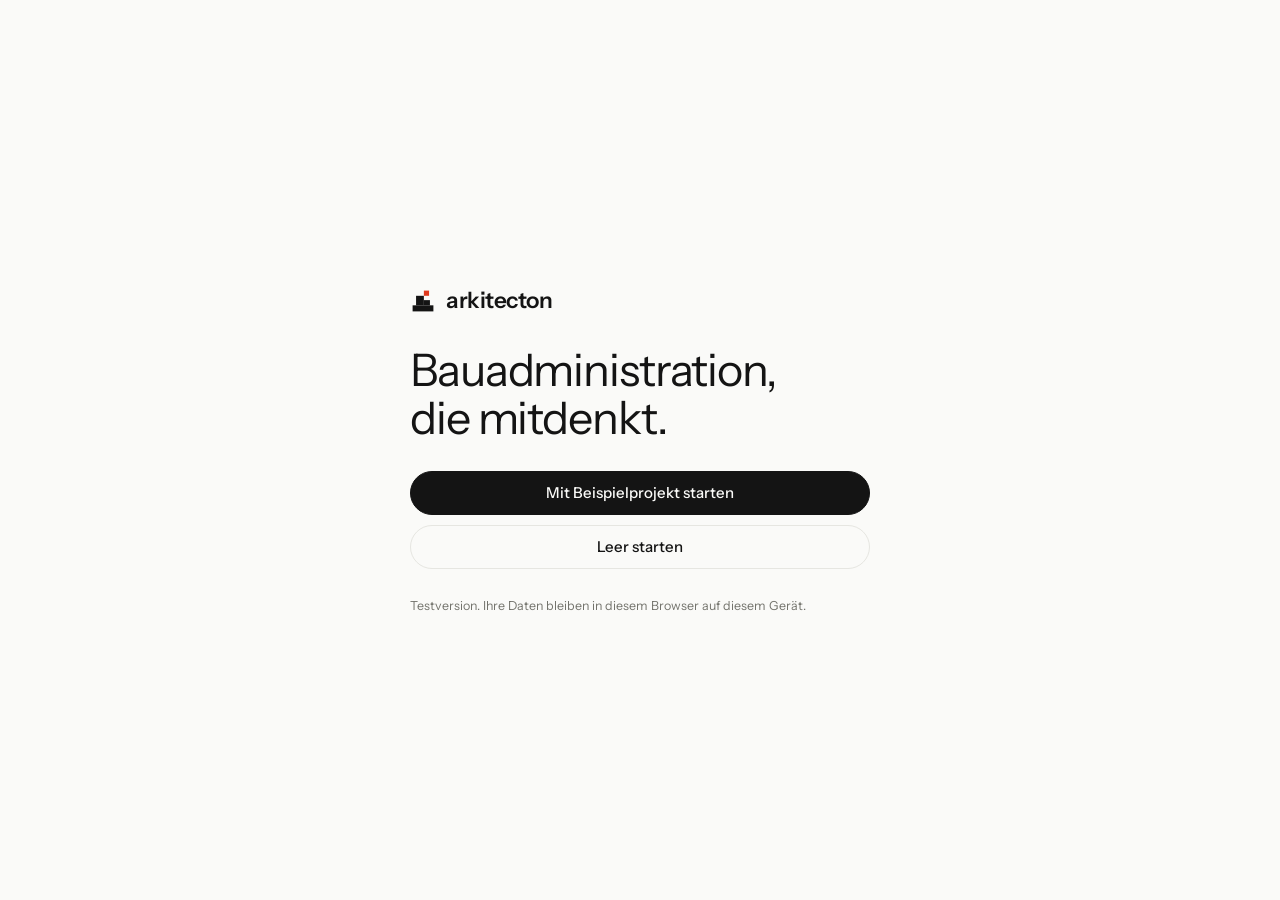
==== index.html @ e9379f53 "Entwurf «uebersicht»: Home wieder mit den vier bisherigen Kacheln (Offene Rechnungen, Zu erhalten, A" ====
<!DOCTYPE html>
<html lang="de">
<head>
<meta charset="utf-8">
<meta name="viewport" content="width=device-width, initial-scale=1, viewport-fit=cover">
<title>arkitecton</title>
<meta name="description" content="Bauadministration für Architekturbüros: Rechnungen, Handwerker, Budget und Ausschreibungen.">
<meta name="theme-color" content="#fafaf8">
<meta name="apple-mobile-web-app-capable" content="yes">
<meta name="apple-mobile-web-app-title" content="arkitecton">
<meta name="apple-mobile-web-app-status-bar-style" content="default">
<link rel="manifest" href="manifest.webmanifest">
<link rel="apple-touch-icon" href="icon-180.png">
<link rel="icon" type="image/png" href="icon-192.png">
<script>try{var t=localStorage.getItem("arkitecton:theme");if(t==="light"||t==="dark")document.documentElement.setAttribute("data-theme",t);}catch(e){}</script>
<link rel="stylesheet" href="styles.css?v=20261126aq">
</head>
<body>
<div class="app" id="app"><script>try{if(localStorage.getItem("arkitecton:nav")==="min")document.getElementById("app").classList.add("rail-min");}catch(e){}</script>
  <aside class="rail" aria-label="Navigation">
    <div class="word"><svg viewBox="0 0 30 30" aria-hidden="true"><rect class="mk-ink" x="3" y="20" width="24" height="7"/><rect class="mk-ink" x="7" y="9" width="9" height="11"/><rect class="mk-ink" x="16" y="14" width="7" height="6"/><rect class="mk-red" x="16" y="3" width="6" height="6"/></svg><span class="wt">arkitecton</span></div>
    <button type="button" class="firm" data-act="home" id="railFirm"></button>
    <nav class="nav firmnav" id="firmNav"></nav>
    <nav class="nav" id="nav"></nav>
    <div class="foot"><nav class="nav" id="footNav"></nav></div>
  </aside>
  <header class="topbar">
    <div class="word" data-act="home" role="button" tabindex="0" aria-label="Home" style="cursor:pointer"><svg viewBox="0 0 30 30" aria-hidden="true"><rect class="mk-ink" x="3" y="20" width="24" height="7"/><rect class="mk-ink" x="7" y="9" width="9" height="11"/><rect class="mk-ink" x="16" y="14" width="7" height="6"/><rect class="mk-red" x="16" y="3" width="6" height="6"/></svg></div>
    <div class="tp"><button type="button" class="firm" data-act="home" id="topFirm"></button><button type="button" class="proj" data-act="home" id="topProj"></button></div>
    <button type="button" class="tile" data-act="nav" data-v="einstellungen" id="topSet"></button>
  </header>
  <main id="main"></main>
  <nav class="tabbar" id="tabbar"></nav>
</div>
<div id="overlay"></div>
<div id="toast" role="status" aria-live="polite"></div>
<script src="bkp.js?v=20261126aq"></script>
<script src="js/01-core.js?v=20261126aq"></script>
<script src="js/02-logic.js?v=20261126aq"></script>
<script src="js/03-shell.js?v=20261126aq"></script>
<script src="js/04-documents.js?v=20261126aq"></script>
<script src="js/05-pdf.js?v=20261126aq"></script>
<script src="js/06-views.js?v=20261126aq"></script>
<script src="js/07-invoices.js?v=20261126aq"></script>
<script src="js/08-forms.js?v=20261126aq"></script>
<script src="js/09-seal.js?v=20261126aq"></script>
<script src="js/10-scan.js?v=20261126aq"></script>
<script src="js/11-bids.js?v=20261126aq"></script>
<script src="app.js?v=20261126aq"></script>
</body>
</html>
---- styles.css ----
/* Instrument Sans, self-hosted (SIL Open Font License, see fonts/OFL.txt): no request to Google, no visitor IP sent to third parties */
@font-face{font-family:"Instrument Sans";font-style:normal;font-display:swap;font-weight:400 700;font-stretch:75% 100%;src:url(fonts/instrument-sans-latin-standard-normal.woff2) format("woff2");unicode-range:U+0000-00FF,U+0131,U+0152-0153,U+02BB-02BC,U+02C6,U+02DA,U+02DC,U+0304,U+0308,U+0329,U+2000-206F,U+20AC,U+2122,U+2191,U+2193,U+2212,U+2215,U+FEFF,U+FFFD}
@font-face{font-family:"Instrument Sans";font-style:normal;font-display:swap;font-weight:400 700;font-stretch:75% 100%;src:url(fonts/instrument-sans-latin-ext-standard-normal.woff2) format("woff2");unicode-range:U+0100-02BA,U+02BD-02C5,U+02C7-02CC,U+02CE-02D7,U+02DD-02FF,U+0304,U+0308,U+0329,U+1D00-1DBF,U+1E00-1E9F,U+1EF2-1EFF,U+2020,U+20A0-20AB,U+20AD-20C0,U+2113,U+2C60-2C7F,U+A720-A7FF}
/* Layout: studio calm. One plane, hairlines instead of boxes, large light headings, a strict 12-column rhythm.
   Desktop: text rail left. Phone: slim top bar, bottom bar with the scan button in the middle. */
:root{
  --bg:#fafaf8; --raise:#ffffff; --ink:#141414; --muted:#66665f; --faint:#73736c; --line:#e6e6e1; --hover:#f1f1ed;
  --mark:#e03a1e;
  --ok:#2f7d4f; --warn:#9a5c00; --crit:#c8321c; --acc:#2f4ad0;
  --font:"Instrument Sans","Helvetica Neue",Helvetica,Arial,system-ui,sans-serif;
  color-scheme:light;
}
@media (prefers-color-scheme: dark){
  :root:not([data-theme="light"]){
    --bg:#111110; --raise:#191918; --ink:#ededea; --muted:#9b9b94; --faint:#8a8a83; --line:#2a2a28; --hover:#1f1f1d;
    --mark:#ff5a3c; --ok:#6cc290; --warn:#e2a54c; --crit:#f07a6e; --acc:#93a3ff; color-scheme:dark;
  }
}
:root[data-theme="dark"]{
  --bg:#111110; --raise:#191918; --ink:#ededea; --muted:#9b9b94; --faint:#8a8a83; --line:#2a2a28; --hover:#1f1f1d;
  --mark:#ff5a3c; --ok:#6cc290; --warn:#e2a54c; --crit:#f07a6e; --acc:#93a3ff; color-scheme:dark;
}
*{box-sizing:border-box}
html,body{height:100%;margin:0}
body{background:var(--bg);color:var(--ink);font:15px/1.5 var(--font);font-variant-numeric:tabular-nums lining-nums;-webkit-font-smoothing:antialiased}
button,input,select,textarea{font:inherit;color:inherit}
button{cursor:pointer}
:focus-visible{outline:2px solid var(--ink);outline-offset:2px}
h1,h2,h3{margin:0;font-weight:400;text-wrap:balance}
h1{font-size:clamp(2rem,3.4vw,2.9rem);letter-spacing:-.025em;line-height:1.08}
h2{font-size:1.125rem;font-weight:500;letter-spacing:-.005em}
.app{display:grid;grid-template-columns:240px 1fr;height:100%}

/* rail */
.rail{display:flex;flex-direction:column;gap:40px;padding:36px 28px;border-right:1px solid var(--line)}
.word{display:flex;align-items:center;gap:10px;font-size:1.125rem;font-weight:600;letter-spacing:-.02em}
.word svg{width:22px;height:22px}
.mk-ink{fill:var(--ink)} .mk-red{fill:var(--mark)}
.nav{display:flex;flex-direction:column;gap:2px}
.nav button{all:unset;cursor:pointer;display:flex;align-items:center;gap:10px;padding:7px 0;color:var(--muted);font-size:.9375rem}
.nav button::before{content:"";width:6px;height:6px;background:transparent}
.nav button:hover{color:var(--ink)}
.nav button[aria-current="page"]{color:var(--ink)}
.nav button[aria-current="page"]::before{background:var(--mark)}
.nav .sep{height:18px}
.nav button:focus-visible{outline:2px solid var(--ink);outline-offset:4px}
.rail .scan{margin-top:-8px}
.rail .foot{margin-top:auto;display:flex;flex-direction:column;gap:12px;font-size:.78rem;color:var(--faint)}

/* buttons */
.btn{display:inline-flex;align-items:center;justify-content:center;gap:8px;min-height:44px;padding:0 18px;border:1px solid var(--line);background:transparent;border-radius:999px;font-weight:500;position:relative;overflow:hidden;white-space:nowrap}
.btn:hover{border-color:var(--ink)}
.btn.primary{background:var(--ink);border-color:var(--ink);color:var(--bg)}
.btn.primary:hover{opacity:.86}
.btn:disabled{opacity:.35;cursor:not-allowed}
.btn.block{width:100%}
.btn input[type=file]{position:absolute;inset:0;opacity:0;cursor:pointer}
.ghost{all:unset;cursor:pointer;color:var(--muted);font-size:.875rem;padding:6px 0}
.ghost:hover{color:var(--ink)}
.ghost:focus-visible{outline:2px solid var(--ink);outline-offset:3px}
.lang{display:inline-flex;gap:10px}
.lang button{all:unset;cursor:pointer;color:var(--faint);font-weight:500;font-size:.78rem}
.lang button[aria-pressed="true"]{color:var(--ink)}

/* page */
main{overflow:auto;overflow-x:hidden;height:100%}
.ph>*{min-width:0}
.page{max-width:1000px;margin:0 auto;padding:56px 64px 96px;display:flex;flex-direction:column;gap:56px}
.ph{display:grid;grid-template-columns:1fr auto;align-items:end;gap:20px}
.ph .eyebrow{grid-column:1/-1;font-size:.78rem;color:var(--muted);letter-spacing:.01em}
.ph .lead{grid-column:1/-1;margin:-6px 0 0;color:var(--muted);font-size:1.125rem}
.ph .tools{display:flex;gap:10px}
.back{all:unset;cursor:pointer;color:var(--muted);font-size:.875rem;margin-bottom:-36px}
.back:hover{color:var(--ink)}

/* stats */
.stats{display:grid;grid-template-columns:repeat(3,minmax(0,1fr));gap:32px}
.stat{all:unset;display:flex;flex-direction:column;gap:6px;padding-top:16px;border-top:1px solid var(--ink);min-width:0}
button.stat{cursor:pointer}
button.stat:hover .sv{color:var(--muted)}
button.stat:focus-visible{outline:2px solid var(--ink);outline-offset:4px}
.sl{font-size:.78rem;color:var(--muted)}
.sv{font-size:clamp(1.7rem,2.6vw,2.2rem);letter-spacing:-.02em;line-height:1.1;white-space:nowrap;overflow:hidden;text-overflow:ellipsis}
.ss{font-size:.78rem;color:var(--muted);display:flex;align-items:center;gap:8px}
.sv.warn{color:var(--warn)} .sv.crit{color:var(--crit)} .sv.ok{color:var(--ok)}
.mini{display:inline-flex;width:64px;height:4px;background:var(--line)}
.mini i{display:block;height:100%;background:var(--ink)}

/* sections and rows */
section{display:flex;flex-direction:column}
.sh{display:flex;align-items:baseline;gap:10px;padding-bottom:12px;border-bottom:1px solid var(--line)}
.sh .cnt{color:var(--faint);font-size:.875rem}
.sh .right{margin-left:auto}
.rows{display:flex;flex-direction:column}
.row{all:unset;box-sizing:border-box;cursor:pointer;display:grid;grid-template-columns:8px minmax(0,1fr) auto auto 112px;align-items:center;gap:16px;min-height:60px;padding:10px 4px;border-bottom:1px solid var(--line)}
.row:hover{background:var(--hover)}
.row:focus-visible{outline:2px solid var(--ink);outline-offset:-2px}
.row.static{cursor:default} .row.static:hover{background:none}
.rt{white-space:nowrap;overflow:hidden;text-overflow:ellipsis}
.rt .q{color:var(--muted);margin-left:8px}
.rm{color:var(--muted);font-size:.875rem;white-space:nowrap;overflow:hidden;text-overflow:ellipsis;max-width:280px}
.ra{text-align:right;white-space:nowrap}
.rl{font-size:.875rem;text-align:right;white-space:nowrap}
.dot{width:8px;height:8px;border-radius:50%;background:var(--faint)}
.d-ok{background:var(--ok)} .d-warn{background:var(--warn)} .d-crit{background:var(--crit)} .d-acc{background:var(--acc)} .d-n{background:var(--line)}
.l-ok{color:var(--ok)} .l-warn{color:var(--warn)} .l-crit{color:var(--crit)} .l-acc{color:var(--acc)} .l-n{color:var(--faint)}
.up{color:var(--warn)} .down{color:var(--ok)} .neg{color:var(--crit)}
.more{all:unset;cursor:pointer;padding:16px 4px;color:var(--muted);font-size:.875rem}
.more:hover{color:var(--ink)}
.empty{padding:28px 4px;color:var(--muted);display:flex;flex-direction:column;gap:16px;align-items:flex-start}

/* tabs */
.tabs{display:flex;gap:28px;border-bottom:1px solid var(--line);overflow-x:auto;overflow-y:hidden;overscroll-behavior-x:contain;padding-top:4px;scrollbar-width:none;margin-bottom:-32px}
.tabs::-webkit-scrollbar{display:none}
.tabs button{all:unset;cursor:pointer;padding:0 0 12px;color:var(--muted);white-space:nowrap;border-bottom:2px solid transparent;margin-bottom:-1px}
.tabs button[aria-selected="true"]{color:var(--ink);border-bottom-color:var(--ink)}
.tabs button:focus-visible{outline:2px solid var(--ink);outline-offset:3px}
.tabs .c{color:var(--faint);margin-left:6px}

/* budget rows */
.brow{display:grid;grid-template-columns:44px minmax(0,1fr) 200px 130px;align-items:center;gap:16px;min-height:64px;padding:10px 4px;border-bottom:1px solid var(--line)}
.brow .code{color:var(--muted)}
.brow .bar{height:4px;background:var(--line);display:flex;margin-top:8px;position:relative}
.brow .bar i{display:block;height:100%}
.brow .bar .kv{position:absolute;top:-4px;bottom:-4px;width:1px;background:var(--ink)}
.c-paid{background:var(--ink)} .c-appr{background:var(--acc)} .c-open{background:var(--warn)}
.brow .nums{text-align:right;color:var(--muted);font-size:.875rem}
.brow .rest{text-align:right}
.legend{display:flex;gap:20px;flex-wrap:wrap;font-size:.78rem;color:var(--muted);padding-top:14px}
.legend span{display:inline-flex;align-items:center;gap:8px}
.legend i{width:12px;height:4px;display:inline-block}

/* checks */
.checks{list-style:none;margin:0;padding:0}
.checks li{display:grid;grid-template-columns:20px 1fr;gap:14px;padding:14px 4px;border-bottom:1px solid var(--line)}
.checks .res{display:block;color:var(--muted);font-size:.875rem;margin-top:2px}
.ic{width:18px;height:18px;border-radius:50%;display:inline-flex;align-items:center;justify-content:center;font-size:.66rem;font-weight:700;margin-top:2px;color:#fff}
.ic.ok{background:var(--ok)} .ic.warn{background:var(--warn)} .ic.crit{background:var(--crit)} .ic.info{background:var(--faint)}
.checks input{width:18px;height:18px;margin:3px 0 0;accent-color:var(--ink)}
.checks label{cursor:pointer}
.cols{display:grid;grid-template-columns:repeat(2,minmax(0,1fr));gap:48px}
.bar-actions{display:flex;justify-content:flex-end;gap:12px;flex-wrap:wrap}
.notice{display:flex;gap:12px;align-items:baseline;font-size:.9375rem}
.notice .ic{flex:none;transform:translateY(3px)}

/* overlay: drawer, sheet, modal */
#overlay{position:fixed;inset:0;display:none;z-index:30}
#overlay.on{display:block}
.scrim{position:absolute;inset:0;background:rgba(10,10,10,.32)}
.drawer{position:absolute;top:0;right:0;bottom:0;width:min(500px,100%);background:var(--raise);display:flex;flex-direction:column}
.sheet{position:absolute;left:50%;top:50%;transform:translate(-50%,-50%);width:min(460px,calc(100% - 32px));max-height:calc(100% - 32px);background:var(--raise);display:flex;flex-direction:column;border-radius:4px}
.ohead{display:flex;align-items:flex-start;justify-content:space-between;gap:12px;padding:28px 28px 0}
.ohead .sub{color:var(--muted);font-size:.875rem;margin-top:4px}
.obody{padding:24px 28px;overflow:auto;display:flex;flex-direction:column;gap:28px}
.ofoot{padding:16px 28px 24px;display:flex;gap:10px;justify-content:flex-end;flex-wrap:wrap}
.x{all:unset;cursor:pointer;width:36px;height:36px;display:flex;align-items:center;justify-content:center;color:var(--muted);font-size:1.5rem;margin:-6px -8px 0 0;border-radius:50%}
.x:hover{background:var(--hover);color:var(--ink)}
.big{font-size:2.4rem;letter-spacing:-.025em;line-height:1}
.calc{display:grid;grid-template-columns:1fr auto;gap:8px 0}
.calc .r{padding-left:16px}
.calc .r{text-align:right}
.calc .sum{border-top:1px solid var(--ink);padding-top:10px;font-weight:500}
details{border-top:1px solid var(--line)}
details:last-child{border-bottom:1px solid var(--line)}
summary{cursor:pointer;list-style:none;display:flex;justify-content:space-between;align-items:center;padding:14px 0;color:var(--muted)}
summary::-webkit-details-marker{display:none}
summary::after{content:"+";font-size:1.125rem;color:var(--faint)}
details[open] summary::after{content:"–"}
details .in{padding:0 0 16px}
.kv{display:grid;grid-template-columns:max-content 1fr;gap:6px 18px;margin:0;font-size:.9375rem}
.kv dt{color:var(--muted)} .kv dd{margin:0;overflow-wrap:anywhere}
.done{display:flex;flex-direction:column;gap:8px}
.done .h{font-size:.78rem;color:var(--muted)}
.chips{display:flex;flex-wrap:wrap;gap:6px}
.chip{font-size:.875rem;padding:5px 10px;border-radius:999px;background:var(--hover)}
.chip.ok::before{content:"✓ ";color:var(--ok);font-weight:600}
.menu{display:flex;flex-direction:column}
.menu .mi{all:unset;box-sizing:border-box;cursor:pointer;position:relative;display:flex;justify-content:space-between;align-items:center;min-height:54px;padding:0 4px;border-bottom:1px solid var(--line)}
.menu .mi:hover{background:var(--hover)}
.menu .mi:focus-within,.menu .mi:focus-visible{outline:2px solid var(--ink);outline-offset:-2px}
.menu .mi .k{color:var(--faint);font-size:.78rem}
.menu .mi input{position:absolute;inset:0;opacity:0;cursor:pointer}
.menu .grp{font-size:.78rem;color:var(--muted);padding:18px 4px 6px}
.menu .grp:first-child{padding-top:0}
.fields{display:grid;grid-template-columns:1fr 1fr;gap:18px}
.f{display:flex;flex-direction:column;gap:6px;min-width:0}
.f.wide{grid-column:1/-1}
.f label,.f .l{font-size:.78rem;color:var(--muted)}
.f .v{overflow-wrap:anywhere}
.f input,.f select{border:0;border-bottom:1px solid var(--line);background:transparent;padding:6px 0;border-radius:0;width:100%}
.f input:focus,.f select:focus{outline:none;border-bottom-color:var(--ink)}
.scanbox{display:flex;flex-direction:column;align-items:center;gap:18px;padding:16px 0 4px;text-align:center}
.frame{width:150px;height:150px;position:relative}
.frame i{position:absolute;width:30px;height:30px;border-color:var(--ink);border-style:solid}
.frame i:nth-child(1){top:0;left:0;border-width:2px 0 0 2px}
.frame i:nth-child(2){top:0;right:0;border-width:2px 2px 0 0}
.frame i:nth-child(3){bottom:0;left:0;border-width:0 0 2px 2px}
.frame i:nth-child(4){bottom:0;right:0;border-width:0 2px 2px 0}
.frame b{position:absolute;inset:50px;background:var(--mark);opacity:.9}
.err{color:var(--crit);font-size:.9375rem}
textarea{width:100%;min-height:170px;border:1px solid var(--line);background:transparent;padding:12px;font-size:.9375rem;resize:vertical;border-radius:4px}
#toast{position:fixed;left:50%;bottom:28px;transform:translateX(-50%);background:var(--ink);color:var(--bg);padding:12px 18px;border-radius:999px;font-size:.875rem;display:none;z-index:50;max-width:calc(100% - 32px);white-space:nowrap;overflow:hidden;text-overflow:ellipsis}
#toast.on{display:block}

/* phone */
.topbar,.tabbar{display:none}
@media (max-width:960px){ .page{padding:48px 40px 96px} .cols{grid-template-columns:1fr} }
@media (max-width:820px){
  .app{grid-template-columns:1fr;grid-template-rows:auto 1fr}
  .rail{display:none}
  .topbar{display:flex;align-items:center;gap:12px;padding:14px 20px;border-bottom:1px solid var(--line);background:var(--bg)}
  .topbar .word{font-size:1.125rem}
  .topbar .proj{flex:1;min-width:0;color:var(--muted);font-size:.875rem;white-space:nowrap;overflow:hidden;text-overflow:ellipsis}
  main{padding-bottom:84px}
  .page{padding:28px 20px 40px;gap:40px}
  .ph{grid-template-columns:1fr auto}
  .back{margin-bottom:-24px}
  .stats{display:flex;gap:16px;overflow-x:auto;scroll-snap-type:x mandatory;scroll-padding:0 20px;margin:0 -20px;padding:0 20px;scrollbar-width:none}
  .stats::-webkit-scrollbar{display:none}
  .stat{flex:0 0 68%;scroll-snap-align:start}
  .row{grid-template-columns:8px minmax(0,1fr) auto;gap:12px;min-height:64px}
  .row .rm,.row .rl{display:none}
  .rt .q{display:block;margin:2px 0 0;font-size:.875rem}
  .brow{grid-template-columns:36px minmax(0,1fr) auto}
  .brow .nums{display:none}
  .tabs{margin-bottom:-20px}
  .tabbar{display:grid;grid-template-columns:repeat(5,1fr);align-items:end;position:fixed;left:0;right:0;bottom:0;z-index:20;background:var(--bg);border-top:1px solid var(--line);padding:6px 4px calc(8px + env(safe-area-inset-bottom))}
  .tabbar button{all:unset;cursor:pointer;display:flex;flex-direction:column;align-items:center;gap:4px;font-size:.78rem;color:var(--muted);padding:4px 0}
  .tabbar button::before{content:"";width:5px;height:5px;background:transparent}
  .tabbar button[aria-current="page"]{color:var(--ink)}
  .tabbar button[aria-current="page"]::before{background:var(--mark)}
  .tabbar .fab{all:unset;cursor:pointer;justify-self:center;width:56px;height:56px;border-radius:50%;background:var(--ink);color:var(--bg);display:flex;align-items:center;justify-content:center;margin-top:-22px;box-shadow:0 6px 18px rgba(0,0,0,.18)}
  .tabbar .fab svg{width:24px;height:24px;stroke:currentColor;fill:none;stroke-width:1.8}
  .drawer,.sheet{top:auto;bottom:0;left:0;right:0;transform:none;width:100%;max-height:92%;border-radius:16px 16px 0 0}
  .ohead{padding:22px 20px 0} .obody{padding:20px} .ofoot{padding:12px 20px calc(16px + env(safe-area-inset-bottom))}
  .ofoot .btn{flex:1 1 auto;white-space:normal;height:auto;min-height:48px;text-align:center}
  .fields{grid-template-columns:1fr}
  #toast{bottom:96px}
}
@media (prefers-reduced-motion: no-preference){
  .drawer{animation:inR .2s ease-out} .sheet{animation:inF .16s ease-out}
  @keyframes inR{from{transform:translateX(24px);opacity:.6}}
  @keyframes inF{from{opacity:.4}}
  @media (max-width:820px){ .drawer,.sheet{animation:inU .2s ease-out} @keyframes inU{from{transform:translateY(40px)}} }
}

/* ---------- MVP additions ---------- */
.projbtn{all:unset;cursor:pointer;display:flex;flex-direction:column;gap:2px;padding:10px 0;border-top:1px solid var(--line);border-bottom:1px solid var(--line)}
.projbtn .l{font-size:.78rem;color:var(--faint)}
.projbtn .n{font-weight:500;display:flex;justify-content:space-between;gap:8px}
.projbtn .n::after{content:"⌄";color:var(--faint)}
.projbtn:hover .n{color:var(--muted)}
.projbtn:focus-visible{outline:2px solid var(--ink);outline-offset:4px}
.rail .links{display:flex;flex-direction:column;gap:6px}
.rail .links button{all:unset;cursor:pointer;color:var(--muted);font-size:.78rem}
.rail .links button:hover{color:var(--ink)}
.topbar .proj{all:unset;cursor:pointer;flex:1;min-width:0;color:var(--ink);font-size:.875rem;font-weight:500;white-space:nowrap;overflow:hidden;text-overflow:ellipsis}
.topbar .proj::after{content:" ⌄";color:var(--faint)}
.sh .add{all:unset;cursor:pointer;margin-left:auto;color:var(--muted);font-size:.875rem}
.sh .add:hover{color:var(--ink)}
.sh .add:focus-visible{outline:2px solid var(--ink);outline-offset:3px}
.welcome{min-height:100%;display:flex;align-items:center;justify-content:center;padding:40px 24px}
.welcome .box{max-width:460px;display:flex;flex-direction:column;gap:28px}
.welcome .word{font-size:1.4rem}
.welcome h1{font-size:clamp(2rem,6vw,2.8rem)}
.welcome .acts{display:flex;flex-direction:column;gap:10px}
.welcome .fine{font-size:.78rem;color:var(--faint)}
.cam{position:relative;width:100%;max-width:340px;aspect-ratio:1/1;background:#000;overflow:hidden;border-radius:6px}
.cam video{width:100%;height:100%;object-fit:cover;display:block}
.cam .corners{position:absolute;inset:12%;pointer-events:none}
.cam .corners i{position:absolute;width:28px;height:28px;border-color:#fff;border-style:solid}
.cam .corners i:nth-child(1){top:0;left:0;border-width:3px 0 0 3px}
.cam .corners i:nth-child(2){top:0;right:0;border-width:3px 3px 0 0}
.cam .corners i:nth-child(3){bottom:0;left:0;border-width:0 0 3px 3px}
.cam .corners i:nth-child(4){bottom:0;right:0;border-width:0 3px 3px 0}
.camhint{color:var(--muted);font-size:.875rem;min-height:1.4em}
.f textarea{min-height:0}
.f .hint{font-size:.78rem;color:var(--faint)}
.danger{color:var(--crit)!important}
.btn.danger{border-color:var(--crit)}
.row .rt small{color:var(--muted);margin-left:8px;font-size:.875rem}

/* fixes 2026-11-12 */
.in .checks li:last-child{border-bottom:0}
.payline{display:flex;justify-content:space-between;align-items:baseline;margin-top:-18px;color:var(--muted)}
.payline span:last-child{color:var(--ink);font-weight:500}
.btn.primary:disabled{opacity:.45}
@media (max-width:820px){input,select,textarea,.f input,.f select{font-size:1.125rem}}
.hint{font-size:.78rem;color:var(--muted)}
@media (hover:none){.btn.primary:hover{opacity:1;border-color:var(--ink)}.btn:hover{border-color:var(--line)}.row:hover{background:none}.x:hover{background:none}}
#toast{white-space:normal;text-align:center;border-radius:18px;max-width:min(560px,calc(100% - 32px))}

/* contractor across sites */
.total{display:flex;align-items:baseline;gap:14px;flex-wrap:wrap;padding:4px 0 0}
.total .tv{font-size:1.6rem;letter-spacing:-.02em}
.total .ts{color:var(--muted)}
details.site{border-top:1px solid var(--ink)}
details.site:last-child{border-bottom:0}
details.site>summary{padding:18px 0;color:var(--ink);font-size:1.125rem}
details.site>summary .sp,.rt .sp{color:var(--muted)}
details.site>summary .sc{color:var(--muted);font-size:.875rem;margin-left:auto;margin-right:14px}
details.site>.in{display:flex;flex-direction:column;gap:28px;padding:4px 0 28px}
.ctx{color:var(--muted);font-size:.875rem}
details.site>summary{gap:12px}
details.site>summary .sn{flex:1;min-width:0}
details.site>summary .sc{white-space:nowrap;margin-left:0}
@media (max-width:820px){details.site>summary .sc{font-size:.78rem}details.site>summary{font-size:1.125rem}}

/* icon buttons */
.ib{all:unset;box-sizing:border-box;cursor:pointer;display:inline-flex;align-items:center;justify-content:center;width:40px;height:40px;border-radius:999px;color:var(--muted);border:1px solid var(--line);background:transparent}
.ib:hover{color:var(--ink);border-color:var(--ink)}
.ib:focus-visible{outline:2px solid var(--ink);outline-offset:2px}
@media (hover:none){.ib:hover{color:var(--muted);border-color:var(--line)}}
.ph .ib{width:44px;height:44px}
.qtools{display:flex;gap:8px;align-items:center;flex-wrap:wrap}
.qsep{flex:1}
/* fixed amount column so rows line up */
.row:not(.brow){grid-template-columns:8px minmax(0,1.15fr) minmax(0,1fr) 132px 112px}
.row:not(.brow) .rm{max-width:none;text-align:left}
.row .ra{text-align:right}
@media (max-width:820px){.row:not(.brow){grid-template-columns:8px minmax(0,1fr) auto}}

.dtools{display:flex;align-items:center;gap:18px;flex-wrap:wrap}
.ghost.link{padding:0;text-decoration:underline;color:inherit}
.calc .sp{color:var(--muted)}
.ic.n{background:var(--faint)}

.calc.kvx{grid-template-columns:1fr auto 70px}
.calc.kvx .d{color:var(--muted)}
.calc.kvx .sum{border-top:1px solid var(--ink);padding-top:10px;font-weight:500}
.brow.hl{animation:hl 2.6s ease-out}
@keyframes hl{0%,40%{background:var(--hover)}100%{background:transparent}}

/* nav icons */
.nav .ni{width:19px;height:19px;flex:none}
.tabbar button .ni{width:23px;height:23px}
.tabbar button{gap:3px}
/* mobile rows: reason under the name */
@media (max-width:820px){
  .row:not(.brow){grid-template-columns:8px minmax(0,1fr) auto;row-gap:2px}
  .row:not(.brow) .dot{grid-row:1/span 2;align-self:center}
  .row:not(.brow) .rt{grid-column:2;grid-row:1}
  .row:not(.brow) .rm{display:block;grid-column:2;grid-row:2;max-width:none;font-size:.78rem}
  .row:not(.brow) .ra{grid-column:3;grid-row:1/span 2;align-self:center}
}

/* firm name */
.firm{all:unset;cursor:pointer;color:var(--muted);font-size:.875rem;white-space:nowrap;overflow:hidden;text-overflow:ellipsis;max-width:100%}
.firm:hover{color:var(--ink)}
.rail .firm{margin:-36px 0 0 0;display:block;white-space:normal;line-height:1.3}
.topbar .tp{flex:1;min-width:0;display:flex;flex-direction:column;gap:1px}
.topbar .tp .firm{font-size:.78rem;display:block}
.topbar .tp .proj{flex:none;display:block}

/* projects sheet */
.hact{display:flex;align-items:center;gap:6px}
.plist{display:flex;flex-direction:column}
.prow{display:flex;align-items:center;gap:10px;border-bottom:1px solid var(--line);min-height:56px}
.prow .pname{all:unset;cursor:pointer;flex:1;min-width:0;display:flex;align-items:center;gap:6px;padding:14px 0;white-space:nowrap;overflow:hidden;text-overflow:ellipsis}
.prow .pname .sp{color:var(--muted)}
.prow:not(.cur) .pname{padding-left:16px}
.pdot{width:6px;height:6px;background:var(--mark);flex:none}
.prow .pname:hover{color:var(--ink)}

.firm[aria-current="page"]{color:var(--ink)}
.sh .right{margin-left:auto}
/* (firm name visibility handled by .is-home) */

/* fee invoices */
.seg{display:inline-flex;border:1px solid var(--line);border-radius:999px;padding:3px;gap:2px;margin-bottom:8px}
.seg button{all:unset;cursor:pointer;padding:7px 16px;border-radius:999px;color:var(--muted);font-size:.9375rem}
.seg button[aria-selected="true"]{background:var(--ink);color:var(--bg)}
.fline,.flhead{display:grid;grid-template-columns:minmax(0,1fr) 64px 82px 96px 34px;gap:8px;align-items:center}
.flhead{font-size:.78rem;color:var(--muted);margin-top:6px}
.fline input{width:100%;box-sizing:border-box}
.fline .lq,.fline .lp{text-align:right}
.ib.sm{width:32px;height:32px}
.chk{display:flex;align-items:center;gap:10px;cursor:pointer}
.chk input{width:18px;height:18px;flex:none;accent-color:var(--ink)}
.f .chk+.chk{margin-top:10px}
.f .chk:has(input[type=checkbox]){align-items:flex-start}.f .chk:has(input[type=checkbox]) input{margin-top:2px}
.logo-row{display:flex;align-items:center;gap:14px;flex-wrap:wrap}
.logo-prev{max-height:40px;max-width:160px;object-fit:contain}
#feeCalc{margin-top:4px}

@media (min-width:821px){.stats:has(> :nth-child(4)){grid-template-columns:repeat(4,minmax(0,1fr));gap:24px}}

@media (min-width:821px){.sheet.wide{width:min(720px,calc(100vw - 48px));max-width:none}}
.big .amt{white-space:nowrap}

@media (min-width:821px){.stats:has(> :nth-child(4)) .sv{font-size:1.75rem}}
@media (max-width:820px){
  .row:not(.brow) .rl{display:block;grid-column:3;grid-row:2;font-size:.78rem;text-align:right;white-space:nowrap}
  .row:not(.brow) .ra{grid-row:1;align-self:end}
  .row:not(.brow) .rl:empty{display:none}
}

/* income chart */
.income{--s1:#2a78d6;--s2:#eb6834}
:root[data-theme="dark"] .income{--s1:#3987e5;--s2:#d95926}
@media (prefers-color-scheme:dark){:root:not([data-theme="light"]) .income{--s1:#3987e5;--s2:#d95926}}
.income .legend,.income .olegend{display:flex;flex-wrap:wrap;gap:8px 22px;color:var(--muted);font-size:.875rem}
.income .legend b,.income .olegend b{color:var(--ink);font-weight:500}
.income .k{display:inline-block;width:10px;height:10px;border-radius:2px;margin-right:6px;vertical-align:-1px}
.income .k.s1,.income svg .s1{background:var(--s1);fill:var(--s1)}
.income .k.s2,.income svg .s2{background:var(--s2);fill:var(--s2)}
.income .chart{margin:10px 0 6px}
.income svg{width:100%;height:auto;display:block;overflow:visible}
.income .gl{stroke:var(--line);stroke-width:1}
.income .ax{fill:var(--faint);font-size:12px}
.income .hit{fill:transparent}
.income .col:hover .hit{fill:var(--hover)}
.income .two{display:grid;grid-template-columns:1fr 1fr;gap:28px;margin-top:22px}
.income .sl{color:var(--muted);font-size:.875rem;margin-bottom:10px}
.income .obar{display:flex;gap:2px;height:14px;border-radius:4px;overflow:hidden;background:var(--line);margin-bottom:10px}
.income .obar span{display:block}
.income .b1{background:var(--faint)}.income .b2{background:var(--warn)}.income .b3{background:var(--crit)}
.income .k.b1{background:var(--faint)}.income .k.b2{background:var(--warn)}.income .k.b3{background:var(--crit)}
.income .exp{display:grid;grid-template-columns:repeat(2,1fr);gap:12px;margin-bottom:8px}
.income .exp>div{display:flex;flex-direction:column;gap:2px}
.income .ev{font-size:1.125rem}
@media (max-width:820px){.income .two{grid-template-columns:1fr}}

.feesum{all:unset;box-sizing:border-box;width:100%;cursor:pointer;display:grid;grid-template-columns:repeat(3,minmax(0,1fr));gap:10px 16px;padding:16px 0;border-top:1px solid var(--line);border-bottom:1px solid var(--line)}
.feesum .fh{grid-column:1/-1;display:flex;justify-content:space-between;align-items:baseline}
.feesum .sl{color:var(--ink);font-weight:500}
.feesum .go{color:var(--muted)}
.feesum .fv{display:flex;flex-direction:column;gap:2px;min-width:0}
.feesum .fv small{font-size:.78rem;color:var(--muted)}
.feesum .fv b{font-weight:500;color:var(--ink);white-space:nowrap}
.feesum:hover{background:var(--hover)}
/* documents */
.firmnav{margin:4px 0 14px}
.docs .sh .right .ib{position:relative;overflow:hidden;cursor:pointer}
.docs .sh .right .ib input{position:absolute;inset:0;opacity:0;cursor:pointer;font-size:0}
.dlist{border-top:1px solid var(--line)}
.drow{display:flex;align-items:center;gap:6px;border-bottom:1px solid var(--line)}
.dopen{all:unset;cursor:pointer;flex:1;min-width:0;display:grid;grid-template-columns:52px minmax(0,1fr);column-gap:12px;padding:11px 0;align-items:baseline}
.dopen:hover .dn{text-decoration:underline}
.dopen:focus-visible{outline:2px solid var(--ink);outline-offset:2px}
.dk{grid-row:span 2;font-size:.78rem;letter-spacing:.04em;text-transform:uppercase;color:var(--muted);border:1px solid var(--line);padding:2px 0;text-align:center;align-self:center}
.dn{overflow:hidden;text-overflow:ellipsis;white-space:nowrap}
.dm{grid-column:2;font-size:.875rem;color:var(--muted)}
.drow .ghost.danger{white-space:nowrap}
/* getting started */
.steps ol{list-style:none;margin:0;padding:0;border-top:1px solid var(--line)}
.steps li{border-bottom:1px solid var(--line)}
.steps li button{all:unset;cursor:pointer;display:flex;gap:14px;align-items:flex-start;padding:13px 0;width:100%}
.steps li button:focus-visible{outline:2px solid var(--ink);outline-offset:2px}
.steps .sn{flex:none;width:26px;height:26px;border-radius:50%;border:1px solid var(--line);display:grid;place-items:center;font-size:.875rem;color:var(--muted)}
.steps .st{display:flex;flex-direction:column;gap:2px}
.steps .st .ss{font-size:.875rem;color:var(--muted)}
.steps li.done .st{color:var(--muted)}
.steps li.done .sn{border-color:var(--ok);color:var(--ok)}
.steps li.next .sn{background:var(--ink);border-color:var(--ink);color:var(--bg)}
.steps li.next .st{font-weight:500}
/* data notice */
.dnote{display:flex;gap:10px;align-items:flex-start;border:1px solid var(--line);padding:12px 12px 12px 16px;margin:0 0 28px;font-size:.875rem;color:var(--muted)}
.dnote p{margin:0;flex:1;line-height:1.45}
.dnote b{color:var(--ink);font-weight:500}
.dnote .lnk{all:unset;cursor:pointer;color:var(--ink);text-decoration:underline;text-underline-offset:3px}
.dnote .ib{flex:none;width:30px;height:30px;font-size:.78rem}
.bhead{display:grid;grid-template-columns:44px minmax(0,1fr) 200px 130px;gap:16px;padding:0 4px 6px;font-size:.78rem;color:var(--muted);border-bottom:1px solid var(--line)}
.bhead span{text-align:right}
@media (max-width:820px){.bhead{grid-template-columns:36px minmax(0,1fr) auto}.bhead .nums{display:none}}
.big{white-space:nowrap}
@media (max-width:480px){.obody .big{font-size:2rem}}
.bhead span{text-align:left}.bhead .nums,.bhead .rest{text-align:right}
@media (hover:none){.feesum:hover{background:none}}
.topbar .proj::after{content:none}
.l-link{color:var(--ink);text-decoration:underline;text-underline-offset:3px}
/* project switcher */
.pswitch{all:unset;cursor:pointer;display:inline}
.pswitch .cv{display:inline-block;font-size:.5em;color:var(--muted);margin-left:.35em;transform:translateY(-.2em)}
.pswitch:hover .cv{color:var(--ink)}
.pswitch:focus-visible{outline:2px solid var(--ink);outline-offset:4px}
.psw{display:flex;flex-direction:column;gap:14px}
.psearch{width:100%;box-sizing:border-box;border:1px solid var(--line);border-radius:10px;padding:11px 14px;background:transparent;color:var(--ink);font:inherit}
.psearch:focus{outline:2px solid var(--ink);outline-offset:0}
.psw .plist{display:flex;flex-direction:column;border-top:1px solid var(--line)}
.pitem{all:unset;cursor:pointer;display:grid;grid-template-columns:minmax(0,1fr) 20px;column-gap:12px;padding:12px 2px;border-bottom:1px solid var(--line)}
.pitem[hidden]{display:none}
.pitem .pn{grid-column:1}
.pitem .pp{grid-column:1;font-size:.875rem;color:var(--muted)}
.pitem .pc{grid-column:2;grid-row:1/span 2;align-self:center;color:var(--ok)}
.pitem.cur .pn{font-weight:500}
.pitem:hover{background:var(--hover)}
.pitem:focus-visible{outline:2px solid var(--ink);outline-offset:-2px}
.pdone summary{cursor:pointer;color:var(--muted);padding:6px 0;font-size:.9375rem}
.pdone .cnt{color:var(--faint);margin-left:4px}
.pnone{margin:0;color:var(--muted)}
.padd{all:unset;cursor:pointer;color:var(--ink);padding:6px 0;font-weight:500}
.padd:hover{text-decoration:underline}
@media (hover:none){.pitem:hover{background:none}}
.psw .plist[hidden]{display:none}
/* keep the page from panning sideways on iOS */
html,body{max-width:100%;overflow-x:hidden;overscroll-behavior-x:none}
body{touch-action:manipulation}
.app{max-width:100vw;overflow-x:clip}
.topbar .tp .firm{display:none}

/* ---- review round: clarity fixes ---- */
.subh{font-size:.78rem;font-weight:500;color:var(--muted);letter-spacing:.02em;margin:22px 0 2px;padding-bottom:8px;border-bottom:1px solid var(--line)}
.sh+.subh{margin-top:14px}
.seg{align-self:flex-start}
.dtools .ghost{text-decoration:underline;text-underline-offset:3px}
.dtools .ghost:hover{color:var(--ink)}
.biglbl{font-size:.78rem;color:var(--muted);margin-bottom:-14px}
.gross{display:flex;justify-content:space-between;align-items:baseline;margin-top:-18px;color:var(--muted);font-size:.9375rem}
.rhead{display:grid;grid-template-columns:8px minmax(0,1.15fr) minmax(0,1fr) 132px 112px;gap:16px;padding:0 4px 8px;font-size:.78rem;color:var(--muted);border-bottom:1px solid var(--line)}
.rhead .r{text-align:right}
.act-hint{color:var(--muted);font-size:.875rem;margin-right:auto;align-self:center}
.legend-s{margin-left:auto;font-size:.78rem;color:var(--muted)}
.bsub{display:none;font-size:.78rem;color:var(--muted);margin-top:6px}
.brow .kvc{text-align:right;color:var(--muted);font-size:.875rem}
.brow .rest.mute{color:var(--muted)}
details.site>summary::after{content:"";width:8px;height:8px;border-right:1.5px solid var(--muted);border-bottom:1.5px solid var(--muted);transform:rotate(45deg) translateY(-3px);transition:transform .15s}
details.site[open]>summary::after{content:"";transform:rotate(-135deg) translateY(-1px)}
.f input.amt{font-variant-numeric:tabular-nums}
.pfirm{display:flex;flex-direction:column;border-top:1px solid var(--line)}
.topbar .proj .cv{display:inline-block;margin-left:6px;font-size:.8em;color:var(--muted)}
@media (max-width:820px){
  .stats{display:grid;grid-template-columns:repeat(2,minmax(0,1fr));gap:22px 16px;overflow:visible;margin:0;padding:0;scroll-snap-type:none}
  .stats>.stat{flex:none}
  .stats>.stat:first-child:nth-last-child(1){grid-column:1/-1}
  .sv{font-size:1.5rem}
  .ss{flex-wrap:wrap;row-gap:4px}
  .rhead{display:none}
  .bsub{display:block}
  .brow .kvc{display:none}
  .bhead .kvc{display:none}
  .topbar .proj{color:var(--ink)}
}
.brow,.bhead{grid-template-columns:44px minmax(0,1fr) 130px 130px 120px}
@media (max-width:820px){.brow,.bhead{grid-template-columns:36px minmax(0,1fr) auto}}
.d-n{background:color-mix(in srgb,var(--faint) 55%,transparent)}
@media (min-width:821px){.row:not(.brow),.rhead{grid-template-columns:8px minmax(0,1.15fr) minmax(0,1fr) 120px 150px}}
.gross{flex-wrap:wrap;gap:2px 12px}.gross span{white-space:nowrap}
/* field errors */
.f input[aria-invalid="true"],.f select[aria-invalid="true"]{border-bottom-color:var(--crit);box-shadow:0 1px 0 var(--crit)}
.ferr{color:var(--crit);font-size:.875rem;margin-top:4px}
/* toast stays clear of panel buttons on phone */
@media (max-width:820px){#toast.top{bottom:auto;top:calc(14px + env(safe-area-inset-top))}}
/* empty states with their main action */
.empty .eb,.nokb{display:flex;gap:10px;flex-wrap:wrap}
.nok p{margin:0 0 8px;line-height:1.45}.nok .sp{color:var(--muted);font-size:.9375rem}.nok .nokb{margin-top:10px}
/* labelled icon buttons */
.ibl{all:unset;cursor:pointer;display:inline-flex;align-items:center;gap:6px;height:36px;padding:0 12px;border:1px solid var(--line);border-radius:999px;color:var(--ink);font-size:.875rem;box-sizing:border-box;text-decoration:none}
.ibl:hover{border-color:var(--ink)}
.ibl:focus-visible{outline:2px solid var(--ink);outline-offset:2px}
.ibl svg{width:16px;height:16px}
.dtools .ibl{text-decoration:none}
.qtools{flex-wrap:wrap;gap:8px}
.ofoot .act-hint{font-size:.875rem}
/* all invoice tabs fit on a phone */
@media (max-width:820px){.tabs{gap:16px}.tabs button{font-size:.875rem}.tabs .c{margin-left:4px}}
@media (max-width:380px){.tabs{gap:12px}.tabs button{font-size:.875rem}}
/* status filter: chips that wrap on a phone, so every status stays visible */
@media (max-width:820px){
  .tabs.chips{flex-wrap:wrap;gap:8px;border-bottom:0;overflow:visible;margin-bottom:-12px;padding-top:0}
  .tabs.chips button{padding:7px 13px;border:1px solid var(--line);border-radius:999px;margin:0;font-size:.875rem}
  .tabs.chips button[aria-selected="true"]{background:var(--ink);color:var(--bg);border-color:var(--ink)}
  .tabs.chips button[aria-selected="true"] .c{color:inherit;opacity:.75}
  .ofoot{flex-wrap:wrap}
  .ofoot .act-hint{flex-basis:100%;margin:0 0 2px}
}
#toast{width:max-content;max-width:min(560px,calc(100vw - 32px));box-sizing:border-box}
/* horizontal gestures belong to the app, vertical scrolling stays native */
@media (max-width:820px){main{touch-action:pan-y;overscroll-behavior-x:none;will-change:transform}}
.ss.kst{flex-direction:column;align-items:flex-start;gap:5px}
.ss.kst .mini{margin:2px 0 4px}

/* ---- navigation: hover pill, collapsible rail (Einstellungen: fest offen / zugeklappt) ---- */
.rail{position:relative;z-index:30;background:var(--bg);overflow:hidden;box-sizing:border-box}
.nav button{position:relative;padding:8px 10px;margin:0 -10px;border-radius:10px;transition:background .15s,color .15s}
.nav button:hover{background:var(--hover)}
.nav button span,.rail .scan span,.rail .wt{white-space:nowrap;overflow:hidden;text-overflow:ellipsis}
.rail .scan{display:flex;align-items:center;justify-content:center;gap:10px;white-space:nowrap;overflow:hidden}
.rail .scan .ni{width:19px;height:19px;flex:none}
.rail .scan span{max-width:200px}
.rail .foot .nav{gap:0}
.rail .pinb{font-size:.875rem}
.rail .pinb .ni{width:17px;height:17px}

.app.rail-min{grid-template-columns:72px 1fr}
.app.rail-min .rail{width:72px;padding:36px 10px;gap:40px;transition:width .22s cubic-bezier(.3,.7,.3,1) .12s,box-shadow .22s ease .12s}
.app.rail-min .rail:hover,.app.rail-min .rail:focus-within{width:248px;transition-delay:0s,0s;box-shadow:12px 0 32px rgba(0,0,0,.07)}
.app.rail-min .rail .word{padding-left:14px}
.app.rail-min .rail .firm{padding-left:16px}
.app.rail-min .rail .scan{width:44px;height:44px;padding:0;margin-left:4px;justify-content:flex-start;padding-left:12px;box-sizing:border-box;transition:width .22s cubic-bezier(.3,.7,.3,1) .12s}
.app.rail-min .rail:hover .scan,.app.rail-min .rail:focus-within .scan{width:208px;transition-delay:0s}
.app.rail-min .rail :is(.wt,.firm,.nav span,.scan span){transition:opacity .16s ease .1s}
.app.rail-min .rail:not(:hover):not(:focus-within) :is(.wt,.firm,.nav span,.scan span){opacity:0;transition-delay:0s}
@media (prefers-reduced-motion:reduce){.app.rail-min .rail,.app.rail-min .rail *{transition:none!important}}

/* ---- settings page ---- */
.setrow{display:grid;grid-template-columns:minmax(0,1fr) auto;gap:24px;align-items:center;padding:18px 0;border-bottom:1px solid var(--line)}
.setrow .st{font-size:1.125rem}
.setrow .sh2{color:var(--muted);font-size:.875rem;margin-top:4px;line-height:1.4}
.setrow .sc{display:flex;justify-content:flex-end}
.setrow .seg button[aria-pressed="true"]{background:var(--ink);color:var(--bg)}
.setnum{display:inline-flex;align-items:baseline;gap:6px;color:var(--muted);font-size:.875rem}
.setnum input{all:unset;width:3.2ch;text-align:right;font-size:1.125rem;color:var(--ink);border-bottom:1px solid var(--line);padding:4px 2px;font-variant-numeric:tabular-nums}
.setnum input:focus{border-bottom-color:var(--ink)}
.setnum input[aria-invalid="true"]{border-bottom-color:var(--crit)}
.setrem{display:flex;gap:14px;align-items:baseline}
#setErr:empty{display:none}#setErr{margin-top:10px}
.setmenu{max-width:none}
@media (max-width:820px){.setrow{grid-template-columns:1fr;gap:10px}.setrow .sc{justify-content:flex-start}}
.setrow .seg{margin:0}
.word svg{flex:none}.word .wt{min-width:0}
.rail .scan{align-self:stretch;padding-left:16px;padding-right:16px}
.app.rail-min .rail .scan{align-self:flex-start}
.app:not(.rail-min) .rail .scan{margin-left:-10px;margin-right:-10px;padding-left:14px;padding-right:14px}
@media (max-width:820px){.deskonly{display:none}}

/* ---- phone navigation: settings tile on top, floating tab bar, scan inside Rechnungen ---- */
.scanbig{display:inline-flex;align-items:center;gap:10px;align-self:flex-start;width:auto;min-height:46px;padding:0 22px;margin:-6px 0 6px}
.scanbig .ni{width:20px;height:20px}
@media (max-width:820px){
  .topbar .tile{all:unset;cursor:pointer;flex:none;width:42px;height:42px;border-radius:12px;background:var(--hover);color:var(--ink);display:flex;align-items:center;justify-content:center}
  .topbar .tile .ni{width:21px;height:21px}
  .topbar .tile[aria-current="page"]{background:var(--ink);color:var(--bg)}
  .topbar .tile:focus-visible{outline:2px solid var(--ink);outline-offset:2px}
  .tabbar{grid-template-columns:repeat(4,1fr);align-items:center;left:12px;right:12px;bottom:calc(10px + env(safe-area-inset-bottom));border:1px solid var(--line);border-radius:999px;padding:6px;
    background:color-mix(in srgb,var(--raise) 82%,transparent);-webkit-backdrop-filter:blur(18px) saturate(1.4);backdrop-filter:blur(18px) saturate(1.4);box-shadow:0 8px 28px rgba(0,0,0,.12)}
  .tabbar button{border-radius:999px;padding:7px 0 6px;gap:3px;transition:background .18s,color .18s}
  .tabbar button::before{content:none}
  .tabbar button[aria-current="page"]{background:var(--hover);color:var(--ink);font-weight:500}
  .tabbar button .ni{width:22px;height:22px}
  main{padding-bottom:110px}
  .scanbig{display:flex;align-items:center;justify-content:center;gap:10px;width:100%;min-height:52px;font-size:1.125rem;margin:-6px 0 4px}
  .scanbig .ni{width:21px;height:21px}
}
/* lighter glass for the floating tab bar: ~40% see-through, strong blur keeps labels readable */
@media (max-width:820px){
  .tabbar{background:color-mix(in srgb,var(--raise) 94%,transparent)}
  @supports ((-webkit-backdrop-filter:blur(1px)) or (backdrop-filter:blur(1px))){
    .tabbar{background:color-mix(in srgb,var(--raise) 60%,transparent);-webkit-backdrop-filter:blur(26px) saturate(1.8);backdrop-filter:blur(26px) saturate(1.8);border-color:color-mix(in srgb,var(--line) 70%,transparent)}
    .tabbar button[aria-current="page"]{background:color-mix(in srgb,var(--ink) 9%,transparent)}
  }
}
/* glass, round 2: on a light page white-over-white hides transparency and a strong blur
   erases thin text; less blur and less fill let the rows show through softly */
@media (max-width:820px){
  @supports ((-webkit-backdrop-filter:blur(1px)) or (backdrop-filter:blur(1px))){
    .tabbar{background:color-mix(in srgb,var(--raise) 42%,transparent);-webkit-backdrop-filter:blur(9px) saturate(1.6);backdrop-filter:blur(9px) saturate(1.6);box-shadow:0 6px 24px rgba(0,0,0,.10),inset 0 1px 0 rgba(255,255,255,.5)}
    .tabbar button{color:color-mix(in srgb,var(--ink) 72%,transparent)}
    .tabbar button[aria-current="page"]{background:color-mix(in srgb,var(--ink) 10%,transparent);color:var(--ink)}
  }
}
/* rail items keep the same height collapsed and open: no vertical jump on hover */
.app.rail-min .rail .firm{white-space:nowrap;overflow:hidden;text-overflow:ellipsis;max-width:100%;box-sizing:border-box}
.app.rail-min .rail .word{white-space:nowrap}
/* the page itself never scrolls or bounces: only the content area does, so top bar and tab bar stay put (iOS rubber band) */
html,body{overflow:hidden;overscroll-behavior:none}
main{overscroll-behavior-y:contain;-webkit-overflow-scrolling:touch}
.app{height:100%;height:100dvh}
/* tab bar: one even outline all around (no extra highlight on the top edge) */
@media (max-width:820px){
  .tabbar{box-shadow:0 6px 24px rgba(0,0,0,.10)!important;border:1px solid color-mix(in srgb,var(--line) 80%,transparent)!important}
}

/* ---- rail: sections, project list, hover actions (Notion-style) ---- */
.nsec{all:unset;display:flex;align-items:center;gap:6px;font-size:.78rem;letter-spacing:.06em;text-transform:uppercase;color:var(--muted);padding:2px 0 6px;white-space:nowrap;overflow:hidden;text-overflow:ellipsis;max-width:100%;box-sizing:border-box}
.nsec.psec{cursor:pointer;border-radius:8px;padding:4px 10px;margin:0 -10px 4px;width:calc(100% + 20px)}
.nsec.psec:hover{background:var(--hover);color:var(--ink)}
.nsec.psec:focus-visible{outline:2px solid var(--ink);outline-offset:2px}
.nsec .chev{display:inline-block;transition:transform .15s;font-size:1rem;line-height:1;width:10px;flex:none}
.nsec.psec[aria-expanded="true"] .chev{transform:rotate(90deg)}
.nsec span:last-child{overflow:hidden;text-overflow:ellipsis}
.nrow{position:relative;display:flex;align-items:center}
.nrow>button:first-child{flex:1;min-width:0}
.nrow .nact{position:absolute;right:-6px;top:50%;transform:translateY(-50%);display:flex;gap:2px;opacity:0;pointer-events:none;transition:opacity .12s}
.nrow:hover .nact,.nrow:focus-within .nact{opacity:1;pointer-events:auto}
.nrow .na{all:unset;cursor:pointer;width:24px;height:24px;border-radius:6px;display:flex;align-items:center;justify-content:center;color:var(--muted);font-size:.9375rem;line-height:1}
.nrow .na:hover{background:color-mix(in srgb,var(--ink) 10%,transparent);color:var(--ink)}
.nrow .na:focus-visible{outline:2px solid var(--ink);outline-offset:1px;opacity:1}
.plist{display:flex;flex-direction:column;gap:0;margin:-2px 0 8px}
.plist:empty{display:none}
.prow>button{all:unset;cursor:pointer;display:flex;align-items:center;gap:8px;padding:6px 10px;margin:0 -10px;border-radius:8px;font-size:.875rem;color:var(--muted);white-space:nowrap;overflow:hidden}
.prow>button span:last-child{overflow:hidden;text-overflow:ellipsis}
.prow>button:hover{background:var(--hover);color:var(--ink)}
.prow.cur>button{color:var(--ink);font-weight:500}
.prow .pi{width:14px;text-align:center;flex:none;color:var(--faint)}
.firmnav .nsec{margin-bottom:2px}
/* collapsed rail: titles and project list fade like the labels */
.app.rail-min .rail:not(:hover):not(:focus-within) :is(.nsec,.plist,.nact){opacity:0;pointer-events:none}
.app.rail-min .rail :is(.nsec,.plist){transition:opacity .16s ease .1s}

/* ---- popover menu and tooltip ---- */
#pop{position:fixed;z-index:200;min-width:230px;max-width:300px;background:var(--raise);border:1px solid var(--line);border-radius:12px;box-shadow:0 12px 36px rgba(0,0,0,.16);padding:6px;display:none}
#pop.on{display:block}
#pop .pophead{font-size:.78rem;letter-spacing:.06em;text-transform:uppercase;color:var(--muted);padding:6px 10px 4px}
#pop .popi{all:unset;box-sizing:border-box;cursor:pointer;display:flex;align-items:center;width:100%;padding:8px 10px;border-radius:8px;font-size:.875rem;color:var(--ink);position:relative}
#pop .popi:hover,#pop .popi:focus-visible{background:var(--hover)}
#pop .popi.danger{color:var(--crit)}
#pop label.popi input{position:absolute;inset:0;opacity:0;cursor:pointer}
#pop .popfoot{border-top:1px solid var(--line);margin:6px 4px 0;padding:8px 6px 4px;font-size:.78rem;color:var(--muted)}
#tip{position:fixed;max-width:260px;white-space:normal!important;z-index:210;pointer-events:none;background:#141414;color:#f4f4f1;font-size:.78rem;line-height:1.3;padding:5px 9px;border-radius:7px;white-space:nowrap;opacity:0;transform:translateY(-2px);transition:opacity .12s,transform .12s}
#tip.on{opacity:1;transform:none}
:root[data-theme="dark"] #tip{background:#ededea;color:#141414}
@media (prefers-color-scheme:dark){:root:not([data-theme="light"]) #tip{background:#ededea;color:#141414}}
.setbtns{display:flex;gap:8px;flex-wrap:wrap;justify-content:flex-end}
@media (max-width:820px){#pop,#tip{display:none!important}}
.nav .na::before,.nav .psec::before,.nav .prow>button::before{content:none}
.nav .na,.nav .psec,.nav .prow>button{gap:8px}

/* ---- project list lives under "Projekt" ---- */
.nav .chev{display:inline-flex;align-items:center;justify-content:center;width:22px;height:22px;margin-left:-4px;border-radius:6px;color:var(--faint);font-size:1.05rem;line-height:1;flex:none;transition:transform .15s,background .12s,color .12s}
.nav .chev:hover{background:color-mix(in srgb,var(--ink) 10%,transparent);color:var(--ink)}
.nav .chev:focus-visible{outline:2px solid var(--ink);outline-offset:1px}
.nav .chev[aria-expanded="true"]{transform:rotate(90deg);color:var(--muted)}
.nav .plist{margin:0 0 6px;padding-left:35px}
.nav .prow>button{font-size:.875rem;padding:6px 10px}
.app.rail-min .rail:not(:hover):not(:focus-within) .nav .chev{opacity:0}
.nav .prow{border-bottom:0;min-height:0;gap:0}
.nav .plist{padding-left:26px;margin:-2px 0 4px}
.nav .prow>button{font-size:.875rem;padding:5px 10px}
/* top bar: name goes Home, no switcher */
.topbar .proj .bk{display:inline-block;margin-right:6px;color:var(--muted);font-size:1.1em;line-height:1}
.hdone{margin-top:10px}
.hdone>summary{cursor:pointer;list-style:none;display:flex;align-items:center;gap:8px;padding:12px 0;color:var(--muted);font-size:.9375rem}
.hdone>summary::-webkit-details-marker{display:none}
.hdone>summary::after{content:"+";margin-left:auto;color:var(--faint)}
.hdone[open]>summary::after{content:"−"}
@media (max-width:820px){.ph .eyebrow.pname{display:none}}
/* no grey tap flash; name on Home is not a button */
html{-webkit-tap-highlight-color:transparent}
.topbar .proj.static{pointer-events:none;cursor:default}
button.eyebrow.pname{all:unset;cursor:pointer;grid-column:1/-1;display:inline-flex;align-items:center;gap:5px;color:var(--muted);font-size:.78rem;letter-spacing:.01em;justify-self:start}
button.eyebrow.pname .cv{font-size:.85em}
button.eyebrow.pname:hover{color:var(--ink)}
button.eyebrow.pname:focus-visible{outline:2px solid var(--ink);outline-offset:2px}
@media (max-width:820px){button.eyebrow.pname{display:none}}
/* phone: switcher lives in the top bar only */

/* ---- Rechnungen: compact header, one-line filters, total, floating scan on phone ---- */
.invp .ph .tools{align-items:center}
.invp .ph .tools .seg{margin:0}
.invp .ph .tools .seg button{padding:6px 12px;font-size:.875rem}
.fsum{display:flex;justify-content:space-between;align-items:baseline;gap:12px;padding:2px 0 10px;border-bottom:1px solid var(--line);color:var(--muted);font-size:.875rem;margin-bottom:-14px}
.fsum span:last-child{color:var(--ink);font-variant-numeric:tabular-nums;font-weight:500}
@media (max-width:820px){
  .invp .ph{grid-template-columns:1fr;gap:12px}
  .invp .ph .tools{justify-content:space-between}
  .invp .tabs.chips{flex-wrap:nowrap;overflow-x:auto;scrollbar-width:none;margin-left:-20px;margin-right:-20px;padding:0 20px 2px;margin-bottom:-8px}
  .invp .tabs.chips::-webkit-scrollbar{display:none}
  .invp .tabs.chips button{flex:none;white-space:nowrap}
  .invp .scanbig{position:fixed;z-index:30;left:50%;transform:translateX(-50%);width:auto;margin:0;padding:0 26px;min-height:50px;bottom:calc(92px + env(safe-area-inset-bottom));box-shadow:0 8px 24px rgba(0,0,0,.22)}
  .invp{padding-bottom:70px}
}
.invp.page{gap:28px}
@media (max-width:820px){.invp.page{gap:20px}.invp .fsum{margin-top:-4px}}
.rail #nav{margin-top:-14px}
/* Rechnungen: status tiles on desktop, chips on phone */
@media (min-width:821px){.phoneonly{display:none!important}}
.stats.s4{grid-template-columns:repeat(4,minmax(0,1fr))}
.ftile{border-top:1px solid var(--line)}
.ftile.sel{border-top:3px solid var(--ink);padding-top:14px}
.ftile.off .sv,.ftile.off .sl{color:var(--faint)}
.ftile .sv{font-size:1.6rem}
@media (max-width:820px){.invp .sh.deskonly{display:none}}
/* phone: QR scan sits just above the tab bar, glass */
.tabscan{display:none}
@media (max-width:820px){
  .invp .scanbig{display:none}
  .tabbar{position:fixed}
  .tabbar .tabscan{all:unset;box-sizing:border-box;position:absolute;left:50%;bottom:calc(100% + 12px);transform:translateX(-50%);display:flex;align-items:center;gap:10px;padding:0 24px;height:48px;border-radius:999px;cursor:pointer;white-space:nowrap;
    color:#fff;font-size:1.125rem;font-weight:500;background:color-mix(in srgb,#141414 52%,transparent);-webkit-backdrop-filter:blur(16px) saturate(1.4);backdrop-filter:blur(16px) saturate(1.4);border:1px solid rgba(255,255,255,.18);box-shadow:0 6px 20px rgba(0,0,0,.14)}
  .tabbar .tabscan .ni{width:20px;height:20px}
  .tabbar .tabscan:active{background:color-mix(in srgb,#141414 70%,transparent)}
  [data-theme="dark"] .tabbar .tabscan{color:#141414;background:color-mix(in srgb,#f4f4f2 55%,transparent);border-color:rgba(0,0,0,.12)}
}
.hint.warn{color:var(--warn)}
select.needs{border-color:var(--warn)}
/* Handwerker: progress per contract */
.kprog{display:inline-flex;flex-direction:column;align-items:flex-end;gap:5px;width:100%}
.kbar{display:block;width:100%;max-width:140px;height:3px;border-radius:2px;background:var(--line);overflow:hidden}
.kbar i{display:block;height:100%;background:var(--ink);border-radius:2px}
.kprog.over .kbar i{background:var(--crit)}
.kprog>span:last-child{color:var(--muted)}
.kprog.over>span:last-child{color:var(--crit)}
.mwarn{color:var(--warn)}
@media (max-width:820px){.stats.s4{grid-template-columns:repeat(2,minmax(0,1fr))}.stats.s4>.stat:first-child{grid-column:auto}}
.kprog>span.mwarn{color:var(--warn)}
/* phone: back-to-top, glass like the scan button but grey */
.totop{display:none}
@media (max-width:820px){
  .totop{display:flex;position:fixed;z-index:25;left:50%;transform:translate(-50%,8px);width:48px;height:48px;border-radius:50%;align-items:center;justify-content:center;padding:0;cursor:pointer;
    color:var(--ink);background:color-mix(in srgb,#8a8a86 26%,transparent);-webkit-backdrop-filter:blur(16px) saturate(1.4);backdrop-filter:blur(16px) saturate(1.4);border:1px solid rgba(255,255,255,.35);box-shadow:0 6px 20px rgba(0,0,0,.12);
    opacity:0;pointer-events:none;transition:opacity .18s,transform .18s}
  .totop.on{opacity:1;pointer-events:auto;transform:translate(-50%,0)}
  .totop.side{left:auto;right:16px;transform:translate(0,8px)}
  .totop.side.on{transform:none}
  .totop:active{background:color-mix(in srgb,#8a8a86 40%,transparent)}
  [data-theme="dark"] .totop{border-color:rgba(255,255,255,.12)}
}
@media (max-width:820px){
  .totop{background:color-mix(in srgb,var(--hover) 70%,transparent);border-color:color-mix(in srgb,var(--line) 60%,transparent)}
  .totop:active{background:var(--hover)}
}
/* phone: round icon-only scan; at the page end it gives way to the arrow */
@media (max-width:820px){
  .tabbar .tabscan{width:56px;height:56px;padding:0;justify-content:center;border-radius:50%;transition:opacity .18s,transform .18s}
  .tabbar .tabscan .ni{width:24px;height:24px}
  body.at-end .tabbar .tabscan{opacity:0;pointer-events:none;transform:translate(-50%,8px)}
}
.invact{display:flex;gap:10px;flex-wrap:wrap;align-items:center;margin:-6px 0 6px}
.invact .scanbig{margin:0}
@media (max-width:820px){.invact{display:none}}
/* segmented switch in any page header (Rechnungen, Ausschreibungen) */
.ph .tools{align-items:center}
.ph .tools .seg{margin:0}
.ph .tools .seg button{padding:6px 12px;font-size:.875rem}
@media (max-width:820px){.ph:has(.tools .seg){grid-template-columns:1fr;gap:12px}.ph:has(.tools .seg) .tools{justify-content:space-between}}
.stats.s5{grid-template-columns:repeat(5,minmax(0,1fr))}
.stats.s5 .sv{font-size:1.45rem}
/* rail: same geometry pinned and hover-expanded; labels never run under the hover actions */
@media (min-width:821px){
.app{grid-template-columns:248px 1fr}
.app.rail-min{grid-template-columns:72px 1fr}
.rail{padding:36px 10px}
.rail .word{padding-left:14px}
.rail .firm{padding-left:16px}
}
.nrow>button>span{min-width:0;overflow:hidden;text-overflow:ellipsis;white-space:nowrap}
.nrow:hover>button,.nrow:focus-within>button{padding-right:calc(8px + var(--na,0px))}
/* collapsible sections (Home, Projekt) */
section.foldable>.sh{align-items:center}
section.foldable>.sh .fold{all:unset;cursor:pointer;margin-left:12px;width:28px;height:28px;display:inline-flex;align-items:center;justify-content:center;border-radius:8px;color:var(--faint);font-size:1.15rem;line-height:1}
section.foldable>.sh .right+.fold{margin-left:8px}
section.foldable>.sh .fold:hover{background:var(--hover);color:var(--ink)}
section.foldable>.sh .fold:focus-visible{outline:2px solid var(--ink);outline-offset:1px}
section.foldable>.sh:not(:has(.right)) .fold{margin-left:auto}
section.folded>:not(.sh){display:none!important}
section.folded>.sh{border-bottom-color:var(--line)}
section.foldable>.sh .fold svg{transition:transform .18s}
section.folded>.sh .fold svg{transform:rotate(-90deg)}
section.foldable>.sh .fold svg{width:18px!important;height:18px!important;flex:none}
/* accessibility pass: focus rings and tap targets */
.seg button:focus-visible,.tabs button:focus-visible,.stat.ftile:focus-visible,details>summary:focus-visible{outline:2px solid var(--ink);outline-offset:2px}
@media (max-width:820px){
  .seg button{min-height:44px;box-sizing:border-box;display:inline-flex;align-items:center;padding-top:0;padding-bottom:0}
  .ph .tools .seg button{padding:0 14px;font-size:.875rem}
  .ph .tools .ib,.ph .tools>button{min-width:44px;min-height:44px;flex:none}
  section.foldable>.sh .fold{width:44px;height:44px;margin-right:-10px}
  .tabs.chips button{min-height:44px;box-sizing:border-box}
  .sh .ghost,.hdone>summary{min-height:44px;display:inline-flex;align-items:center}
  .hdone>summary{display:flex}
  .notice .ghost,.notice a{display:inline-block;padding:10px 0}
}
/* tile values scale with the tile so amounts are never cut off */
.stats .stat{container-type:inline-size}
.stats .stat .sv{font-size:min(1.75rem,15cqw);white-space:nowrap}
.stats.s5 .stat .sv{font-size:min(1.45rem,15cqw)}
@media (max-width:820px){
  .topbar .proj{min-height:44px;display:inline-flex;align-items:center}
  section.foldable>.sh .fold{flex:none}
  .notice .x,.notice [data-act="dismiss"],.notice button.ib{min-width:44px;min-height:44px}
}
@media (max-width:820px){.dnote button{min-width:44px;min-height:44px}.dnote p button,.dnote p a{display:inline-flex;align-items:center}}
@media (max-width:820px){.dnote a,.dnote .link{display:inline-block;padding:12px 0;min-width:44px}}
@media (max-width:820px){.dnote .lnk{display:inline-flex;align-items:center;min-height:44px;min-width:44px}}
@media (max-width:820px){.tabbar{grid-template-columns:none;grid-auto-flow:column;grid-auto-columns:minmax(0,1fr)}}

/* type scale: 12.5 caption · 14 secondary · 15 body · 18 title · 28 amount · page title */
.drawer .big,.obody .big{font-size:1.75rem}
/* amounts: one size, 28 px; shrink only when the tile is too narrow */
.stats .stat .sv,.stats.s5 .stat .sv{font-size:min(1.75rem,14cqw)}
b,strong{font-weight:500}
/* phone: all tile groups in two columns, in the same order as on the desktop; an odd last tile stays alone */
@media (max-width:820px){
  .stats.s5{grid-template-columns:repeat(2,minmax(0,1fr))}
}
/* hidden file inputs: the label handles the click, so the browser shows no empty native tooltip */
label input[type=file]{pointer-events:none}
label:has(input[type=file]){cursor:pointer}
.sheet.drop{outline:2px dashed var(--ink,#141414);outline-offset:-8px}
/* page title shown once: top bar name fades in only after the big title scrolled away */
.ph .eyebrow:empty{display:none}
@media (max-width:820px){.topbar .proj.echo{opacity:0;transition:opacity .18s}.topbar .proj.echo.shown{opacity:1}}
/* phone top bar: firm name next to the logo leads Home (hidden on Home itself) */
@media (max-width:820px){
  .topbar .tp .firm{all:unset;display:block;cursor:pointer;box-sizing:border-box;padding:12px 0;margin:-12px 0;color:var(--muted);font-size:.78rem;line-height:1.3;white-space:nowrap;overflow:hidden;text-overflow:ellipsis;max-width:100%}
  .topbar .tp .firm:focus-visible{outline:2px solid var(--ink);outline-offset:2px}
  .topbar.is-home .tp .firm{display:none}
  .topbar .tp{justify-content:center;min-height:44px}
  /* five tabs: width follows the label so «Ausschreibungen» fits on small phones */
  .tabbar{display:flex;gap:2px}
  .tabbar button{flex:1 1 auto;padding-left:5px;padding-right:5px;min-width:0}
  .tabbar button span{font-size:.66rem;letter-spacing:-.01em;white-space:nowrap}
}
/* phone tab bar: active tab marked like the desktop navigation, a small red square above the icon */
@media (max-width:820px){
  .tabbar button{color:var(--muted)!important;background:none!important;font-weight:400}
  .tabbar button::before{content:""!important;display:block;width:6px;height:6px;background:transparent}
  .tabbar button[aria-current="page"]{color:var(--ink)!important;font-weight:500}
  .tabbar button[aria-current="page"]::before{background:var(--mark)}
  /* the round QR button is not a tab: no marker, no tab padding, centred on screen like the back-to-top button */
  .tabbar .tabscan{padding:0!important;flex:none}
  .tabbar .tabscan::before{content:none!important}
}
/* one sign for folding everywhere: the same chevron as the section headers (right = closed, down = open) */
summary:not(details.site>summary)::after,.hdone>summary::after{content:""!important;width:18px;height:18px;flex:none;margin-left:auto;margin-right:5px;background:currentColor;color:var(--faint);
  -webkit-mask:url('data:image/svg+xml;utf8,<svg xmlns="http://www.w3.org/2000/svg" viewBox="0 0 24 24" fill="none" stroke="black" stroke-width="1.6" stroke-linecap="round" stroke-linejoin="round"><path d="m6 9 6 6 6-6"/></svg>') center/18px 18px no-repeat;
  mask:url('data:image/svg+xml;utf8,<svg xmlns="http://www.w3.org/2000/svg" viewBox="0 0 24 24" fill="none" stroke="black" stroke-width="1.6" stroke-linecap="round" stroke-linejoin="round"><path d="m6 9 6 6 6-6"/></svg>') center/18px 18px no-repeat;
  transform:rotate(-90deg);transition:transform .18s}
details[open]:not(.site)>summary::after{transform:none}
@media (max-width:820px){summary:not(details.site>summary)::after,.hdone>summary::after{margin-right:3px}}
.setmenu .mi{padding-left:0;padding-right:0}
/* phone: the logo is the way Home, so it gets a full 44 px tap area (logo itself stays the same size) */
@media (max-width:820px){
  .topbar .word{display:flex;align-items:center;justify-content:center;width:44px;height:44px;margin:0 -10px 0 -11px;border-radius:12px;flex:none}
  .topbar .word:focus-visible{outline:2px solid var(--ink);outline-offset:0}
}
/* phone: no firm name in the top bar (the logo leads Home); the project name sits on the logo's line */
@media (max-width:820px){
  .topbar .tp .firm{display:none!important}
  .topbar{align-items:center}
  .topbar .tp{justify-content:center;min-height:44px}
  .topbar .tp .proj{line-height:1.2}
}
/* budget: main group line with subtotal (BKP 0 to 9) */
.bgroup{display:grid;grid-template-columns:44px minmax(0,1fr) 130px 130px 120px;gap:16px;align-items:baseline;padding:22px 4px 8px;border-bottom:1px solid var(--ink);font-weight:500}
.bgroup .kvc,.bgroup .nums,.bgroup .rest{text-align:right}
.bgroup .code{color:var(--ink)}
.bgroup .rest.up{color:var(--warn)}
@media (max-width:820px){.bgroup{grid-template-columns:36px minmax(0,1fr) auto}.bgroup .kvc,.bgroup .nums{display:none}}
/* budget: the forecast/final cost column is what the reserve is calculated from; sub-line shows contract and billed */
.bsub{display:block}
.bmob{display:none}
@media (max-width:820px){.bmob{display:inline}}
.brow .nums{color:var(--ink)}
.brow .nums.mute,.brow .rest.mute{color:var(--muted)}
.kvwhy{display:block;font-size:.78rem;color:var(--muted);font-weight:400;margin-top:2px}
.bgroup .rest.mute{color:var(--muted)}

/* ---------- approve together ---------- */
.bklist{display:flex;flex-direction:column;border-top:1px solid var(--line);margin-top:14px}
.bkrow{display:grid;grid-template-columns:24px 1fr auto;gap:12px;align-items:center;padding:12px 2px;border:0;border-bottom:1px solid var(--line);background:none;text-align:left;font:inherit;color:inherit;cursor:pointer;min-height:56px}
.bkrow .cb{width:20px;height:20px;border:1.5px solid var(--muted);border-radius:4px;display:inline-flex;align-items:center;justify-content:center;font-size:.8rem;line-height:1}
.bkrow[aria-checked="true"] .cb{background:var(--ink);border-color:var(--ink);color:var(--bg)}
.bkrow[aria-checked="false"] .bn,.bkrow[aria-checked="false"] .ba{color:var(--muted)}
.bkrow .bt{display:flex;flex-direction:column;min-width:0}
.bkrow .bn{font-weight:500;overflow:hidden;text-overflow:ellipsis;white-space:nowrap}
.bkrow .bm{font-size:.8rem;color:var(--muted)}
.bkrow .ba{font-variant-numeric:tabular-nums;white-space:nowrap}
.bkfine{display:block;margin-top:12px;color:var(--muted);font-size:.8rem}
.bksum{margin-right:auto;align-self:center;color:var(--muted);font-size:.875rem;font-variant-numeric:tabular-nums}
@media (max-width:720px){.bksum{flex-basis:100%;margin:0 0 4px}}
.bkrow.off{cursor:default}
.bkrow .cb.no{border-color:var(--line);color:var(--faint)}
.bkrow.off .bn{color:var(--muted)}
.bm .l-warn,.bm.l-warn{color:var(--warn)} .bm.l-crit{color:var(--crit)}
.bulkbar{display:flex;align-items:center;justify-content:space-between;gap:12px;flex-wrap:wrap;padding:12px 16px;margin:4px 0 8px;background:var(--hover);border-radius:10px;font-size:.875rem;color:var(--muted)}
.bulkbar b{font-weight:500;color:var(--ink)}
.bulkbar .btn{min-height:40px}
@media (max-width:720px){.bulkbar .btn{width:100%}}
.sh .right>button+button{margin-left:16px}
.f .l.sgh{font-weight:500;color:var(--ink);font-size:.95rem;margin-top:14px}
.visrow{display:flex;gap:8px;flex-wrap:wrap;margin:14px 0 4px}
.visrow .btn{min-height:40px}
.checks li:has(.tfile){grid-template-columns:20px 1fr auto;align-items:center}
.checks .tfile{white-space:nowrap}
.docs .dgrp{display:flex;align-items:baseline;gap:8px;margin:18px 0 2px;font-size:.8rem;font-weight:500;color:var(--muted);text-transform:none}
.docs .dgrp:first-of-type{margin-top:6px}

/* ---------- document scanner (phone, full screen) ---------- */
#overlay.dsfull{background:#0d0d0d}
.dscan{position:fixed;inset:0;z-index:60;display:flex;flex-direction:column;background:#0d0d0d;color:#f4f4f2;padding:env(safe-area-inset-top) 0 env(safe-area-inset-bottom)}
.dshead{display:grid;grid-template-columns:1fr auto 1fr;align-items:center;padding:10px 14px;font-weight:500}
.dshead>span{text-align:center}
.dshead button{all:unset;cursor:pointer;padding:10px 6px;min-height:24px;color:#f4f4f2}
.dshead .dsdone{justify-self:end;font-weight:600;color:#fff}
.dsview{position:relative;flex:1;min-height:0;display:flex;align-items:center;justify-content:center;overflow:hidden}
.dsview video{width:100%;height:100%;object-fit:cover}
.dsframe{position:absolute;inset:8% 9%;border:2px solid rgba(255,255,255,.7);border-radius:8px;pointer-events:none}
.dshint{position:absolute;left:0;right:0;bottom:12px;margin:0;text-align:center;font-size:.85rem;color:rgba(255,255,255,.85);text-shadow:0 1px 3px rgba(0,0,0,.6)}
.dsh2{position:static;padding:8px 16px 0}
.dserr{padding:24px;text-align:center;max-width:320px;line-height:1.5}
.dsthumbs{display:flex;gap:8px;overflow-x:auto;padding:10px 14px}
.dsth{position:relative;flex:none;width:54px;height:72px;border-radius:4px;overflow:hidden;background:#222}
.dsth img{width:100%;height:100%;object-fit:cover}
.dsth span{position:absolute;left:4px;bottom:2px;font-size:.7rem;color:#fff;text-shadow:0 1px 2px #000}
.dsx{all:unset;position:absolute;top:0;right:0;width:22px;height:22px;text-align:center;line-height:22px;background:rgba(0,0,0,.55);color:#fff;cursor:pointer;font-size:.9rem}
.dsbar{display:grid;grid-template-columns:1fr auto 1fr;align-items:center;padding:14px 18px 18px}
.dspick{position:relative;overflow:hidden;color:#f4f4f2;font-size:.9rem;cursor:pointer;padding:10px 0}
.dspick input{position:absolute;inset:0;opacity:0;cursor:pointer}
.dsshoot{all:unset;box-sizing:border-box;width:72px;height:72px;border-radius:50%;border:4px solid #fff;background:#fff;box-shadow:inset 0 0 0 4px #0d0d0d;cursor:pointer}
.dsshoot:active{transform:scale(.94)}
.dsshoot[disabled]{opacity:.35}
.dsadj{padding:24px}
.dsadj canvas,.dsadj svg{position:absolute}
.dsadj svg{touch-action:none;overflow:visible}
.dsmode{display:flex;justify-content:center}
.dsmode .seg{display:inline-flex;background:#222;border-radius:999px;padding:3px}
.dsmode .seg button{all:unset;cursor:pointer;padding:8px 18px;border-radius:999px;color:#ddd;font-size:.9rem}
.dsmode .seg button.on{background:#f4f4f2;color:#141414}
.sheet .dsthumbs{padding:0 0 12px}
/* small phones (≤380px): header tools and tab labels must fit without clipping */
@media (max-width:380px){
  .ph .tools{gap:6px}
  .ph .tools .seg button{padding:6px 10px!important;font-size:.84rem!important}
  .ph .tools .ib{width:38px;height:38px}
  .tabbar{left:8px;right:8px;padding:5px 4px}
  .tabbar button{font-size:.6rem;letter-spacing:-.015em;min-width:0}
}

/* document scan button in document lists: phone only, the scanner is a phone feature */
.docs .sh .right{display:flex;gap:8px}
.docs .dscbtn .ni{width:20px;height:20px}
@media (min-width:821px){.docs .dscbtn{display:none}}
@media (max-width:380px){.docs .sh .right{gap:4px}.docs .sh h2{min-width:0;overflow:hidden;text-overflow:ellipsis;white-space:nowrap}}

/* recognised / please check tags in invoice capture */
.src{display:inline-flex;align-items:center;gap:3px;margin-left:8px;font-size:.72rem;font-weight:500;letter-spacing:0;text-transform:none;vertical-align:1px}
.src svg{width:12px;height:12px}
.src.ok{color:var(--ok)}
.src.chk{color:var(--warn)}
.srcsum{display:flex;align-items:center;gap:8px;padding:10px 12px;margin-bottom:14px;border-radius:8px;background:color-mix(in srgb,var(--ok) 9%,transparent);font-size:.875rem}
.srcsum svg{color:var(--ok);flex:none}

/* payout calculation: operator | line | amount, ⓘ opens the explanation below the line */
.calc3{grid-template-columns:18px 1fr auto;align-items:baseline}
.calc3 .op{color:var(--muted);font-variant-numeric:tabular-nums}
.calc3 .cinfo{border:0;background:none;color:var(--muted);padding:10px 8px;margin:-10px -6px -10px 0;font-size:.85rem;cursor:pointer;min-height:0;line-height:1}
.calc3 .cinfo.on,.calc3 .cinfo:hover{color:var(--ink)}
.calc3 .cexp{grid-column:2 / 4;display:grid;grid-template-rows:0fr;opacity:0;transition:grid-template-rows .26s cubic-bezier(.4,0,.2,1),opacity .22s ease-out;font-size:.8125rem;line-height:1.4;color:var(--muted)}
.calc3 .cexp>span{overflow:hidden;min-height:0}
.calc3 .cexp>span::before{content:"";display:block;height:4px}
.calc3 .cexp.on{grid-template-rows:1fr;opacity:1}
.calc3 .csum .cexp{grid-column:2 / 4}
@media (prefers-reduced-motion:reduce){.calc3 .cexp{transition:none}}
.calc3 .csum{grid-column:1 / -1;display:grid;grid-template-columns:18px 1fr auto;align-items:baseline;gap:8px 0;margin-top:6px;padding:12px 12px;border-radius:8px;background:color-mix(in srgb,var(--ok) 10%,transparent);font-weight:500}
.calc3 .csum .op{color:var(--ok)}

/* undo inside the message */
#toast.withundo{display:none;align-items:center;gap:14px;padding:8px 8px 8px 18px;white-space:nowrap}
#toast.withundo.on{display:flex}
#toast .tundo{display:inline-flex;align-items:center;gap:6px;border:0;background:color-mix(in srgb,var(--bg) 16%,transparent);color:var(--bg);font:inherit;font-weight:500;padding:8px 14px;border-radius:999px;cursor:pointer;min-height:36px}
#toast .tundo svg{width:16px;height:16px}
/* newly added or just changed rows light up briefly */
.row.flash{animation:flash 4s ease-out}
@keyframes flash{0%,35%{background:color-mix(in srgb,var(--ok) 16%,transparent)}100%{background:transparent}}
@media (prefers-reduced-motion:reduce){.row.flash{animation:none;background:color-mix(in srgb,var(--ok) 12%,transparent)}}

/* fee lines: each number field carries its own small label on the phone; on desktop the header row labels the columns */
.fline .fc{display:block;min-width:0}
.fline .fc>span{display:none}
.fline .fc input{width:100%;box-sizing:border-box}
@media (max-width:820px){
  .flhead{display:none}
  .fline{grid-template-columns:72px minmax(0,1fr) 128px;grid-template-areas:"t t x" "q u p";gap:6px 12px;padding:10px 0 12px;border-bottom:1px solid var(--line);align-items:end}
  .fline .lt{grid-area:t}.fline .cq{grid-area:q}.fline .cu{grid-area:u}.fline .cp{grid-area:p}
  .fline>:last-child{grid-area:x;justify-self:end}
  .fline:has(> span:last-child:empty) {grid-template-areas:"t t t" "q u p"}
  .fline>span:last-child:empty{display:none}
  .fline .fc>span{display:block;font-size:.75rem;color:var(--muted);margin-bottom:2px}
  .fline .cp>span{text-align:right}
}
/* dates read left like every other field (iOS centres them by default) */
input[type=date]{text-align:left}
input[type=date]::-webkit-date-and-time-value{text-align:left}
.fline .fc{font-size:inherit;color:inherit;font-weight:inherit;letter-spacing:inherit;text-transform:none}
.fline .fc input{font-size:inherit}

/* rows of the payout calculation: spacing comes from padding, so a closed explanation takes no room at all */
.calc3,.calc3 .csum{row-gap:0}
.calc3>span:not(.cexp){padding:4px 0}
.calc3 .csum{margin-top:10px}

/* tender: source and award criteria */
.tsrc .tsrow{padding:10px 0 4px}
.srclink{color:var(--ink);text-decoration:underline;text-underline-offset:3px}
.src2{display:block;font-size:.75rem;color:var(--muted);margin-top:2px}
.zk .notice{margin:12px 0 4px}
.zkrow{padding:14px 0;border-bottom:1px solid var(--line)}
.zkh{display:flex;justify-content:space-between;gap:12px;align-items:baseline}
.zkn{font-weight:500}
.zkw{font-variant-numeric:tabular-nums;color:var(--muted)}
.zkbar{height:4px;border-radius:2px;background:var(--line);margin:8px 0 10px;overflow:hidden}
.zkbar i{display:block;height:100%;background:var(--ink)}
.zkme{display:inline-flex;gap:4px;padding:3px;border:1px solid var(--line);border-radius:999px}
.zkme button{all:unset;cursor:pointer;padding:6px 12px;border-radius:999px;font-size:.8125rem;color:var(--muted);min-height:20px}
.zkme button[aria-pressed="true"]{background:var(--ink);color:var(--bg)}
.zkme button:disabled{cursor:default;opacity:.6}
.zktip{margin:10px 0 0;font-size:.8125rem;color:var(--muted);line-height:1.45}
.zkfoot{display:flex;flex-wrap:wrap;justify-content:space-between;gap:8px 16px;padding-top:12px;font-size:.875rem;color:var(--muted)}
.zkfoot b{color:var(--ink);font-weight:500}
.zkline{display:grid;grid-template-columns:minmax(0,1fr) 96px 150px 34px;gap:8px 12px;align-items:end;padding:8px 0;border-bottom:1px solid var(--line)}
.zkline .fc{display:block;font-size:inherit;color:inherit}
.zkline .fc>span{display:block;font-size:.75rem;color:var(--muted);margin-bottom:2px}
.zkline .fc input,.zkline .fc select{width:100%;box-sizing:border-box}
@media (max-width:820px){.zkline{grid-template-columns:96px minmax(0,1fr) 40px;grid-template-areas:"t t x" "w y y"}.zkline>input{grid-area:t}.zkline>label:nth-of-type(1){grid-area:w}.zkline>label:nth-of-type(2){grid-area:y}.zkline>:last-child{grid-area:x;justify-self:end}}
@media (max-width:820px){.zkme button{padding:9px 14px}}
/* tenders: after the submission, phases, firm folder links */
.after .asteps .astep{grid-template-columns:20px 1fr}
.after .ab{min-width:0}
.after .at{display:flex;justify-content:space-between;align-items:flex-start;gap:12px}
.after .at>span:first-child{padding-top:2px}
.after .ar{flex:none;display:flex;gap:4px;margin:-8px -6px -8px 0}
.after .dlist{margin:8px 0 4px}
.after .btn.sm,.after .btn{margin-top:10px}
.btn.sm{min-height:40px;padding:0 14px;font-size:.875rem}
.rtab{display:grid;grid-template-columns:max-content 1fr;gap:6px 18px;margin-top:8px;font-size:.9375rem}
.rtab>span:nth-child(odd){color:var(--muted)}
.rtab>span:nth-child(even){font-variant-numeric:tabular-nums}
.phases{list-style:none;margin:0 0 20px;padding:0;display:grid;grid-template-columns:1fr 1fr;gap:10px}
.phases li{display:flex;gap:12px;align-items:flex-start;padding:12px 14px;border:1px solid var(--line);border-radius:10px}
.phases .pn{flex:none;width:26px;height:26px;border-radius:50%;display:grid;place-items:center;font-size:.8125rem;font-weight:600;border:1.5px solid var(--line)}
.phases .res{display:block;color:var(--muted);font-size:.8125rem;margin-top:2px}
.phases .ph-now{border-color:var(--ink)}.phases .ph-now .pn{background:var(--ink);color:var(--bg);border-color:var(--ink)}
.phases .ph-done .pn{background:var(--ok);color:#fff;border-color:var(--ok)}
.phases .ph-wait .pn{border-color:var(--acc);color:var(--acc)}
.phases .ph-stop .pn{border-color:var(--muted);color:var(--muted)}
.phases .ph-later{border-style:dashed}.phases .ph-later b{font-weight:500;color:var(--muted)}
.tdocs .ghost.link{display:inline-block;margin-top:6px;font-size:.875rem;min-height:32px}
.ic.n{background:var(--faint)}
@media (max-width:380px){.phases{grid-template-columns:1fr}}
.after .ar .ib{position:relative;overflow:hidden;cursor:pointer}
.after .ar .ib input{position:absolute;inset:0;opacity:0;cursor:pointer;font-size:0}
.tdocs li,.tdocs li:has(.tfile){grid-template-columns:20px minmax(0,1fr) auto}
.tdocs li>span{min-width:0;overflow-wrap:anywhere;hyphens:auto}
.pickres{display:grid;grid-template-columns:1fr 1fr;gap:10px;margin-top:12px}
@media (max-width:380px){.pickres{grid-template-columns:1fr}}
.sigrow{display:flex;flex-wrap:wrap;gap:4px 12px;align-items:baseline;margin-top:12px;font-size:.9375rem}
.sigrow .sl2{color:var(--muted);font-size:.875rem}
.tsrc .notice{margin-top:10px}
.muted{color:var(--muted)}
@media (max-width:600px){.ph:has(.tools>:nth-child(3)){grid-template-columns:1fr;gap:12px}}
.crewline{display:grid;grid-template-columns:minmax(0,1.3fr) minmax(0,1.7fr) minmax(0,.7fr) 40px;gap:8px 10px;align-items:end;padding:12px 0;border-bottom:1px solid var(--line)}
.crewline .fc{display:flex;flex-direction:column;gap:4px;font-size:.8125rem;color:var(--muted);min-width:0}
.crewline .ctx{display:none;grid-column:1/-1;order:2}
.crewline:has(select[id^=cr] option[value=x]:checked) .ctx{display:flex}
.crewline select,.crewline input{width:100%;min-width:0}
@media (max-width:600px){.crewline{grid-template-columns:minmax(0,1fr) minmax(0,1fr)}.crewline .ib{justify-self:end}}
.crewline select{text-overflow:ellipsis;max-width:100%}
.f.wide:has(.crewline){min-width:0}
.crew .row[disabled]{cursor:default}
.crew .load{list-style:none;margin:12px 0 0;padding:0;font-size:.875rem;color:var(--muted);display:grid;gap:6px}
.crew .load b{font-weight:500;color:var(--ink)}
/* tender detail: next step on top, sections with a one-line summary, explanations behind a tap */
.tnext{background:var(--raise);border:1px solid var(--line);border-radius:14px;padding:18px 20px 16px}
.tnext>.sh{border:0;padding:0}
.tnext .kick{font-size:.75rem;letter-spacing:.04em;text-transform:uppercase;color:var(--muted)}
.tnh{display:flex;flex-wrap:wrap;align-items:baseline;gap:4px 14px;margin:4px 0 8px}
.tnh h2{margin:0;font-size:1.25rem;font-weight:500}
.tnh .when{color:var(--muted);font-size:.9375rem}
.tnext .rows .row{min-height:52px}
.tnext .rows .row:last-child{border-bottom:0}
.tnext .bar-actions{margin-top:12px;align-items:center}
.tnext .bar-actions .ghost{margin-right:auto;min-height:40px;display:inline-flex;align-items:center}
.tnext-reset{display:flex;justify-content:flex-end;margin-bottom:-32px}
.tnext-reset .ghost{min-height:40px;display:inline-flex;align-items:center}
.tsec+.tsec,.tdetail .after+.tsec{margin-top:-28px}
.tsec>.sh{align-items:center;flex-wrap:wrap;row-gap:2px}
.tsec>.sh h2{min-width:0}
.sh .sum{margin-left:auto;font-size:.875rem;white-space:nowrap}
.sh .sum+.right{margin-left:12px}
.tsec>.sh .sum:not([class*=" l-"]){color:var(--muted)}
.checks .res.one{white-space:nowrap;overflow:hidden;text-overflow:ellipsis}
.checks li.hasinf{grid-template-columns:20px minmax(0,1fr) auto}
details.inf>summary{list-style:none;cursor:pointer;color:var(--muted);font-size:.8125rem;text-decoration:underline;text-underline-offset:3px;min-height:40px;display:inline-flex;align-items:center;padding:0 2px}
details.inf>summary::-webkit-details-marker{display:none}
details.inf>summary:hover{color:var(--ink)}
details.inf[open]>summary{color:var(--ink)}
.infb{font-size:.8125rem;color:var(--muted);line-height:1.45;padding:2px 0 8px}
.checks li.hasinf>details.inf[open]{grid-column:2/-1}
.zkctl{display:flex;flex-wrap:wrap;align-items:center;gap:0 14px}
.zkctl details.inf[open]{flex-basis:100%}
.zkme button{min-height:28px;display:inline-flex;align-items:center}
.crew details.inf{margin-top:6px}
.crew .load{margin-top:4px}
@media (max-width:700px){
  .tnext{padding:14px 16px 12px;margin:0 -4px}
  .tsec+.tsec,.tdetail .after+.tsec{margin-top:-20px}
  .sh .sum{font-size:.8125rem}
  .tnext .bar-actions{gap:8px}
  .tnext .bar-actions .btn.primary{flex:1 1 100%;order:-1}
}
details.inf,details.inf:last-child{border:0}
details.inf>summary{justify-content:flex-start;gap:4px}
/* section header on the tender detail: title and count on the first line, the summary below, buttons on the right; nothing wraps on its own */
.tsec>.sh{display:grid;grid-template-columns:minmax(0,max-content) auto minmax(0,1fr) auto auto;column-gap:10px;row-gap:2px;align-items:center}
.tsec>.sh>h2{grid-row:1;grid-column:1;overflow-wrap:anywhere}
.tsec>.sh>.cnt{grid-row:1;grid-column:2}
.tsec>.sh>.sum{grid-row:2;grid-column:1/4;margin:0;white-space:normal}
.tsec>.sh>.right{grid-row:1/3;grid-column:4;margin:0;display:flex;gap:8px}
.tsec>.sh>.fold{grid-row:1/3;grid-column:5}
.tsec>.sh>h2{white-space:normal;overflow:visible;text-overflow:clip}
.after .ab>details.inf{margin-top:-4px}
.tdetail.tclosed .tsec>.sh>.sum{color:var(--muted)}
.tnext .bar-actions:has(>.ghost:only-child){margin-top:4px}
.tdocs li>span>.ghost.link{display:block;width:fit-content;margin-top:4px}
/* the «i» next to a section title, and the explanation it opens */
.ibtn{all:unset;box-sizing:border-box;cursor:pointer;width:40px;height:40px;margin:-10px -8px;display:inline-flex;align-items:center;justify-content:center;flex:none}
.ibtn>span{width:20px;height:20px;border-radius:50%;border:1.5px solid var(--faint);color:var(--muted);font-size:.75rem;font-weight:600;font-style:italic;font-family:Georgia,serif;display:flex;align-items:center;justify-content:center;line-height:1}
.ibtn:hover>span,.ibtn[aria-expanded="true"]>span{border-color:var(--ink);color:var(--ink)}
.ibtn:focus-visible{outline:2px solid var(--ink);outline-offset:-4px;border-radius:50%}
.ibox{background:var(--hover);border-radius:10px;padding:12px 14px;margin:12px 0 4px;font-size:.875rem;line-height:1.5;color:var(--ink)}
.ibox p{margin:0}.ibox p+p{margin-top:8px}
.tsec>.sh>.ibtn{grid-row:1;grid-column:2;justify-self:start;margin:-10px -8px -10px -6px}
.tsec>.sh>h2{overflow-wrap:break-word;hyphens:auto;-webkit-hyphens:auto}
@media (max-width:360px){.tsec>.sh>h2{font-size:1.0625rem}}
@media (max-width:360px){.tsec>.sh{column-gap:4px}.tsec>.sh>.right .ib{width:40px;height:40px}}
#pop .pophead.pdoc{text-transform:none;letter-spacing:0;font-size:.8125rem;overflow:hidden;text-overflow:ellipsis;white-space:nowrap}
.drow .dmore{flex:none}
section.tsec.foldable>.sh>.fold{grid-row:1/3;grid-column:5;margin-left:0}
.tsec>.sh>.cnt+.ibtn{grid-column:3}
/* «Nächster Schritt» with nothing to do: one small line */
.tnext.tdone{padding:12px 20px}
.tnext.tdone .tnh{margin:2px 0 0;align-items:center;gap:10px}
.tnext.tdone .tnh h2{font-size:1rem;color:var(--muted)}
.tnext .nmore{min-height:40px;display:inline-flex;align-items:center}
.setrow .st{display:flex;align-items:center;gap:4px}
.setrow .st .ibtn{margin:-10px -6px}
/* ---- draft: new navigation (only with ?entwurf=nav) ---- */
.navd .tabbar{grid-template-columns:repeat(4,1fr)}
.navd .topbar .tp,.navd #topSet{visibility:hidden}
.draftbar{display:flex;align-items:center;justify-content:space-between;gap:12px;font-size:.8125rem;color:var(--muted);background:var(--hover);border-radius:10px;padding:8px 12px;margin:0 0 18px}
.draftbar a{color:var(--ink);min-height:32px;display:inline-flex;align-items:center}
.pbar{margin:0 0 22px}
.pbname{all:unset;cursor:pointer;box-sizing:border-box;display:inline-flex;align-items:center;gap:6px;font-size:1.5rem;font-weight:500;line-height:1.2;min-height:44px;max-width:100%}
.pbname .cv{font-size:1rem;color:var(--muted)}
.pbname:focus-visible{outline:2px solid var(--ink);outline-offset:3px;border-radius:6px}
.pseg{display:grid;grid-template-columns:repeat(4,1fr);margin-top:12px;border-bottom:1px solid var(--line)}
.pseg button{all:unset;box-sizing:border-box;cursor:pointer;display:flex;flex-direction:column;align-items:center;gap:6px;padding:10px 2px 12px;color:var(--muted);font-size:.8125rem;position:relative;min-height:56px}
.pseg button .ni{width:26px;height:26px}
.pseg button[aria-current="page"]{color:var(--ink);font-weight:600}
.pseg button[aria-current="page"]::after{content:"";position:absolute;left:22%;right:22%;bottom:-1px;height:3px;border-radius:3px 3px 0 0;background:var(--ink)}
.pseg button:hover{color:var(--ink)}
.pseg button:focus-visible{outline:2px solid var(--ink);outline-offset:-2px;border-radius:8px}
.navd .pbar+.ph .eyebrow:empty{display:none}
@media (min-width:821px){.pseg{max-width:560px}}
/* draft: the page title repeats the active project tab, so it is read by screen readers only */
.navd .pbar+.ph h1{position:absolute;width:1px;height:1px;overflow:hidden;clip:rect(0 0 0 0);white-space:nowrap}
.navd .pbar+.ph{min-height:0}
@media (max-width:820px){
  .navd .topbar{display:none}
  .navd main{padding-top:calc(14px + env(safe-area-inset-top))}
}
.pbsub{color:var(--muted);font-size:.9375rem;margin-top:2px}
/* draft: project tabs the same size as the bottom tabs, with room above */
.pseg{margin-top:28px}
.pseg button{font-size:.78rem;gap:3px;padding:6px 2px 10px;min-height:48px}
.pseg button .ni{width:22px;height:22px}
.pseg button[aria-current="page"]{font-weight:500}
@media (max-width:380px){.pseg button{font-size:.6rem;letter-spacing:-.015em}}
@media (max-width:820px){.navd .pseg button{font-size:.66rem;letter-spacing:-.01em}}
/* draft: project head and tabs outside the page, same on every tab; the tabs stick to the top */
.pnav,.psegw{max-width:1000px;margin:0 auto;padding-left:64px;padding-right:64px;box-sizing:border-box}
.pnav{padding-top:56px}
.psegw{position:sticky;top:0;z-index:5;background:var(--bg)}
.pnav+.psegw+.page{padding-top:28px}
.pnav .draftbar{margin-bottom:28px}
.pseg button>span{display:inline-flex;flex-direction:column;align-items:center}
.pseg button>span::after{content:attr(data-t);height:0;visibility:hidden;overflow:hidden;font-weight:600;user-select:none;pointer-events:none}
.pseg button[aria-current="page"]>span{font-weight:600}
.navd .tabbar button>span{display:inline-flex;flex-direction:column;align-items:center}
@media (max-width:960px){.pnav,.psegw{padding-left:40px;padding-right:40px}.pnav{padding-top:48px}}
@media (max-width:820px){.pnav,.psegw{padding-left:20px;padding-right:20px}.pnav{padding-top:14px}.pnav+.psegw+.page{padding-top:20px}}
.pseg{margin-top:0}
.pnav{padding-bottom:28px}
.navd .psegw+.page>.ph h1{position:absolute;width:1px;height:1px;overflow:hidden;clip:rect(0 0 0 0);white-space:nowrap}
.navd .psegw+.page>.ph{min-height:0}
@media (max-width:820px){.pnav{padding-top:28px}}
@media (max-width:820px){
  .navd main:has(>.pnav){padding-top:0}
  .navd main>.pnav{padding-top:calc(42px + env(safe-area-inset-top))}
  .navd .psegw{top:0;padding-top:env(safe-area-inset-top)}
}
/* draft: «···» beside the project name, no header under the tabs, add lines at the end of lists */
.pbrow{display:flex;align-items:center;justify-content:space-between;gap:12px}
.pbrow .pbname{min-width:0;overflow:hidden;text-overflow:ellipsis;white-space:nowrap}
.srh{position:absolute;width:1px;height:1px;overflow:hidden;clip:rect(0 0 0 0);white-space:nowrap;margin:0}
.ph.phseg{min-height:0;display:block}
.ph.phseg .tools{justify-content:flex-start}
.addrow{display:flex;align-items:center;min-height:48px;margin-top:4px;color:var(--ink);font-size:.9375rem}
.pbrow .pbact{display:flex;gap:8px;flex:none}
.pbact .ib .ni{width:20px;height:20px}
@media (min-width:821px){.sheet.sheetwide{width:min(760px,calc(100% - 64px))}}
/* every page title the same size as the project name, so «＋» and «···» stand beside it on every page */
.ph h1{font-size:1.5rem;font-weight:500;letter-spacing:normal;line-height:1.2}
.ph{align-items:center}
@media (max-width:820px){.row:not(.brow):has(>.ra:empty) .rt{grid-column:2/-1}}
/* the action at the bottom of a sheet spans the full width, like the main button of «Nächster Schritt» */
.sheet .bar-actions{display:flex;margin-top:16px}
.sheet .bar-actions .btn{flex:1 1 100%;justify-content:center;text-align:center}
/* Budget tile sheets: the BKP table needs the width of the page on the computer */
@media (min-width:821px){.sheet.wide{width:min(900px,calc(100% - 64px))}}
.sheet .btable .bgroup:first-of-type{padding-top:10px}
.bsum{display:flex;justify-content:space-between;align-items:baseline;padding:4px 4px 14px;color:var(--muted);font-size:.875rem}
.bsum b{font-weight:500;color:var(--ink);font-size:1rem}
.bsum b.up{color:var(--warn)}
.sheet .btable{width:100%}
.sheet .btable .brow,.sheet .btable .bgroup,.sheet .btable .bhead{width:100%;box-sizing:border-box}
/* computer: the content of a tile opens below the tiles instead of a sheet */
.stat.sel{border-top:3px solid var(--ink);padding-top:14px}
.tpanel{margin-top:28px;padding:20px 24px 16px;border:1px solid var(--line);border-radius:12px;background:var(--raise)}
.tpanel .tph{display:flex;align-items:center;justify-content:space-between;gap:12px;margin-bottom:8px}
.tpanel .tph h2{font-size:1.125rem;font-weight:500;margin:0}
.tpanel .bar-actions{margin-top:14px}
@media (max-width:820px){.tpanel{display:none}}
.tpanel .bar-actions .btn{flex:1 1 100%}
.btable{width:100%}.btable .brow,.btable .bgroup,.btable .bhead{width:100%;box-sizing:border-box}
.page>.tpanel{margin-top:-32px}.page.invp>.tpanel{margin-top:-4px}
/* Entwurf «uebersicht»: Home als Übersicht aller Rechnungen, Kacheln abgehoben mit Schatten */
.hov-lead{color:var(--muted);margin-top:-48px}
.tiles-up .stats{gap:16px}
.tiles-up .stat{background:var(--raise);border:1px solid var(--line);border-radius:16px;padding:18px 20px 16px;box-shadow:0 1px 2px rgba(20,20,20,.05),0 10px 28px -14px rgba(20,20,20,.22);transition:transform .2s,box-shadow .2s}
.tiles-up button.stat:hover{transform:translateY(-2px);box-shadow:0 2px 4px rgba(20,20,20,.06),0 16px 36px -14px rgba(20,20,20,.28)}
.tiles-up button.stat:hover .sv{color:inherit}
.tiles-up .stat.off{box-shadow:none;background:transparent}
.tiles-up .stat.sel{border:1px solid var(--ink);padding-top:18px;box-shadow:0 0 0 1px var(--ink),0 10px 28px -14px rgba(20,20,20,.22)}
.tiles-up .stat .sl{display:flex;align-items:center;gap:8px}
.tiles-up .stat .sl .dot,.pillst .dot{background:currentColor;flex:none}
.tiles-up .stat .sl{color:var(--muted)}
.tiles-up .stat .sl .dot.l-warn{color:var(--warn)}.tiles-up .stat .sl .dot.l-crit{color:var(--crit)}.tiles-up .stat .sl .dot.l-acc{color:var(--acc)}

@media (prefers-color-scheme:dark){:root:not([data-theme="light"]) .tiles-up .stat{box-shadow:0 1px 2px rgba(0,0,0,.4),0 12px 30px -14px rgba(0,0,0,.7)}}
:root[data-theme="dark"] .tiles-up .stat{box-shadow:0 1px 2px rgba(0,0,0,.4),0 12px 30px -14px rgba(0,0,0,.7)}
.ainv .chips{display:flex;flex-wrap:wrap;gap:6px;margin:4px 0 14px;align-items:center}
.ainv .chips .chip{all:unset;cursor:pointer;font-size:.875rem;padding:0 14px;min-height:40px;display:inline-flex;align-items:center;border-radius:999px;background:var(--hover);color:var(--muted)}
.ainv .chips .chip.on{background:var(--ink);color:var(--bg)}
.ainv .chips .chip:focus-visible{outline:2px solid var(--ink);outline-offset:2px}
.ainv .chips .sep{width:1px;height:20px;background:var(--line);margin:0 6px}
.ainv-h,.ainv-r{display:grid;grid-template-columns:minmax(0,1.6fr) minmax(0,1.3fr) minmax(0,.9fr) minmax(0,.9fr) minmax(0,1.1fr) 90px;gap:16px;align-items:center}
.ainv-h{font-size:.72rem;letter-spacing:.1em;text-transform:uppercase;color:var(--faint);padding:0 8px 10px;border-bottom:1px solid var(--line)}
.ainv-r{all:unset;display:grid;grid-template-columns:minmax(0,1.6fr) minmax(0,1.3fr) minmax(0,.9fr) minmax(0,.9fr) minmax(0,1.1fr) 90px;gap:16px;align-items:center;padding:12px 8px;border-bottom:1px solid var(--line);cursor:pointer;width:100%;box-sizing:border-box}
.ainv-r:hover{background:var(--hover)}
.ainv-r:focus-visible{outline:2px solid var(--ink);outline-offset:-2px}
.ainv-r>span{min-width:0;overflow:hidden;text-overflow:ellipsis;white-space:nowrap}
.ainv-r b{font-weight:500;display:block;overflow:hidden;text-overflow:ellipsis}
.ainv-r small{color:var(--faint);font-size:.8rem}
.ainv .r{text-align:right}
.ainv .mute{color:var(--faint)}
.pillst{font-style:normal;display:inline-flex;align-items:center;gap:6px;font-size:.8rem;padding:3px 10px;border-radius:999px;background:var(--hover)}
.ainv-m{display:none}
@media (max-width:820px){.ainv-t{display:none}.ainv-m{display:block}.tiles-up .stats{gap:12px}.tiles-up .stat{padding:14px 16px}}
/* Entwurf «uebersicht»: Projekte als Karten mit Kostenstand */
.pcards{display:grid;grid-template-columns:repeat(auto-fill,minmax(300px,1fr));gap:16px}
.pcard{all:unset;cursor:pointer;display:flex;flex-direction:column;gap:12px;padding:20px 22px;background:var(--raise);border:1px solid var(--line);border-radius:16px;box-shadow:0 1px 2px rgba(20,20,20,.05),0 10px 28px -14px rgba(20,20,20,.22);transition:transform .2s,box-shadow .2s;box-sizing:border-box;min-width:0}
.pcard:hover{transform:translateY(-2px);box-shadow:0 2px 4px rgba(20,20,20,.06),0 16px 36px -14px rgba(20,20,20,.28)}
.pcard:focus-visible{outline:2px solid var(--ink);outline-offset:3px}
.pc-h b{display:block;font-weight:500;font-size:1.06rem}.pc-h span{color:var(--muted);font-size:.875rem}
.pc-k{display:flex;align-items:baseline;gap:10px;flex-wrap:wrap}.pc-v{font-size:1.75rem;letter-spacing:-.02em}.pc-l{color:var(--muted);font-size:.85rem}
.pc-bar{height:6px;border-radius:3px;background:var(--hover);overflow:hidden}.pc-bar i{display:block;height:100%;background:var(--ink);border-radius:3px}.pc-bar.warn i{background:var(--warn)}
.pc-f{display:flex;flex-wrap:wrap;gap:4px 14px;font-size:.85rem;color:var(--muted)}
@media (prefers-color-scheme:dark){:root:not([data-theme="light"]) .pcard{box-shadow:0 1px 2px rgba(0,0,0,.4),0 12px 30px -14px rgba(0,0,0,.7)}}
:root[data-theme="dark"] .pcard{box-shadow:0 1px 2px rgba(0,0,0,.4),0 12px 30px -14px rgba(0,0,0,.7)}
.pinfo dl{margin:0;display:grid;gap:0}
.pinfo dl>div{display:grid;grid-template-columns:180px 1fr;gap:16px;padding:12px 0;border-bottom:1px solid var(--line)}
.pinfo dt{color:var(--muted)}.pinfo dd{margin:0}
@media (max-width:820px){.pcards{grid-template-columns:1fr;gap:12px}.pinfo dl>div{grid-template-columns:1fr;gap:2px}}
/* Entwurf «uebersicht»: ganze Breite am Computer (bis 1600 px) und schwarze Leiste links, Logo weiss mit rotem Quadrat */
@media (min-width:821px){
  .app.tiles-up .page,.app.tiles-up .pnav,.app.tiles-up .psegw{max-width:1600px}
  .app.tiles-up .rail{--bg:#141414;--raise:#1d1d1c;--ink:#f4f4f1;--muted:#a8a8a1;--faint:#8c8c85;--line:#2b2b29;--hover:#262624;--mark:#ff4a2b;background:var(--bg);color:var(--ink);border-right-color:#141414}
  .app.tiles-up .rail .nav button[aria-current="page"],.app.tiles-up .rail .nav button:hover{background:var(--hover);color:var(--ink)}
  .app.tiles-up .rail :focus-visible{outline-color:var(--ink)}
}
/* back to the list of projects, above the project name */
.pback{all:unset;cursor:pointer;display:inline-flex;align-items:center;gap:6px;min-height:40px;margin:-12px 0 2px -2px;color:var(--muted);font-size:.875rem}
.pback span{font-size:1.2rem;line-height:1}
.pback:hover{color:var(--ink)}
.pback:focus-visible{outline:2px solid var(--ink);outline-offset:2px;border-radius:6px}
@media (max-width:960px){.hov-lead{margin-top:-28px}}
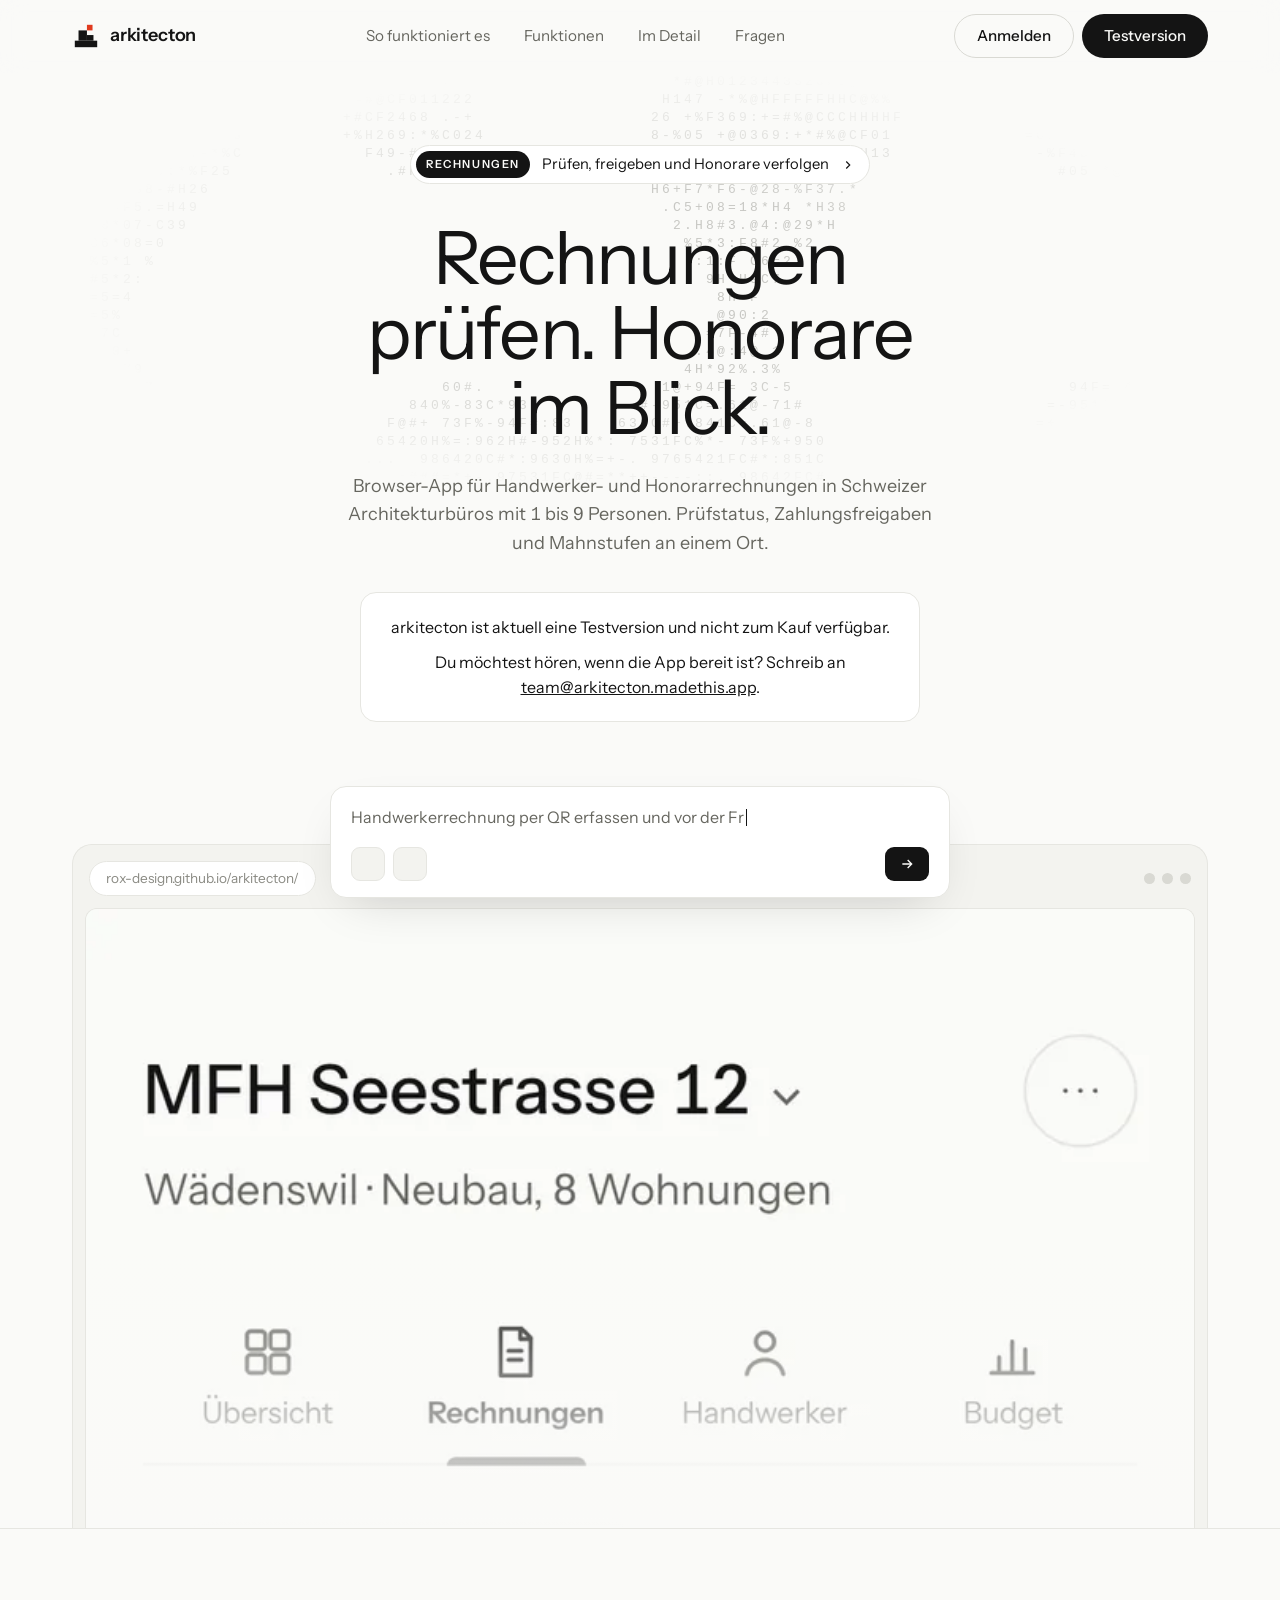
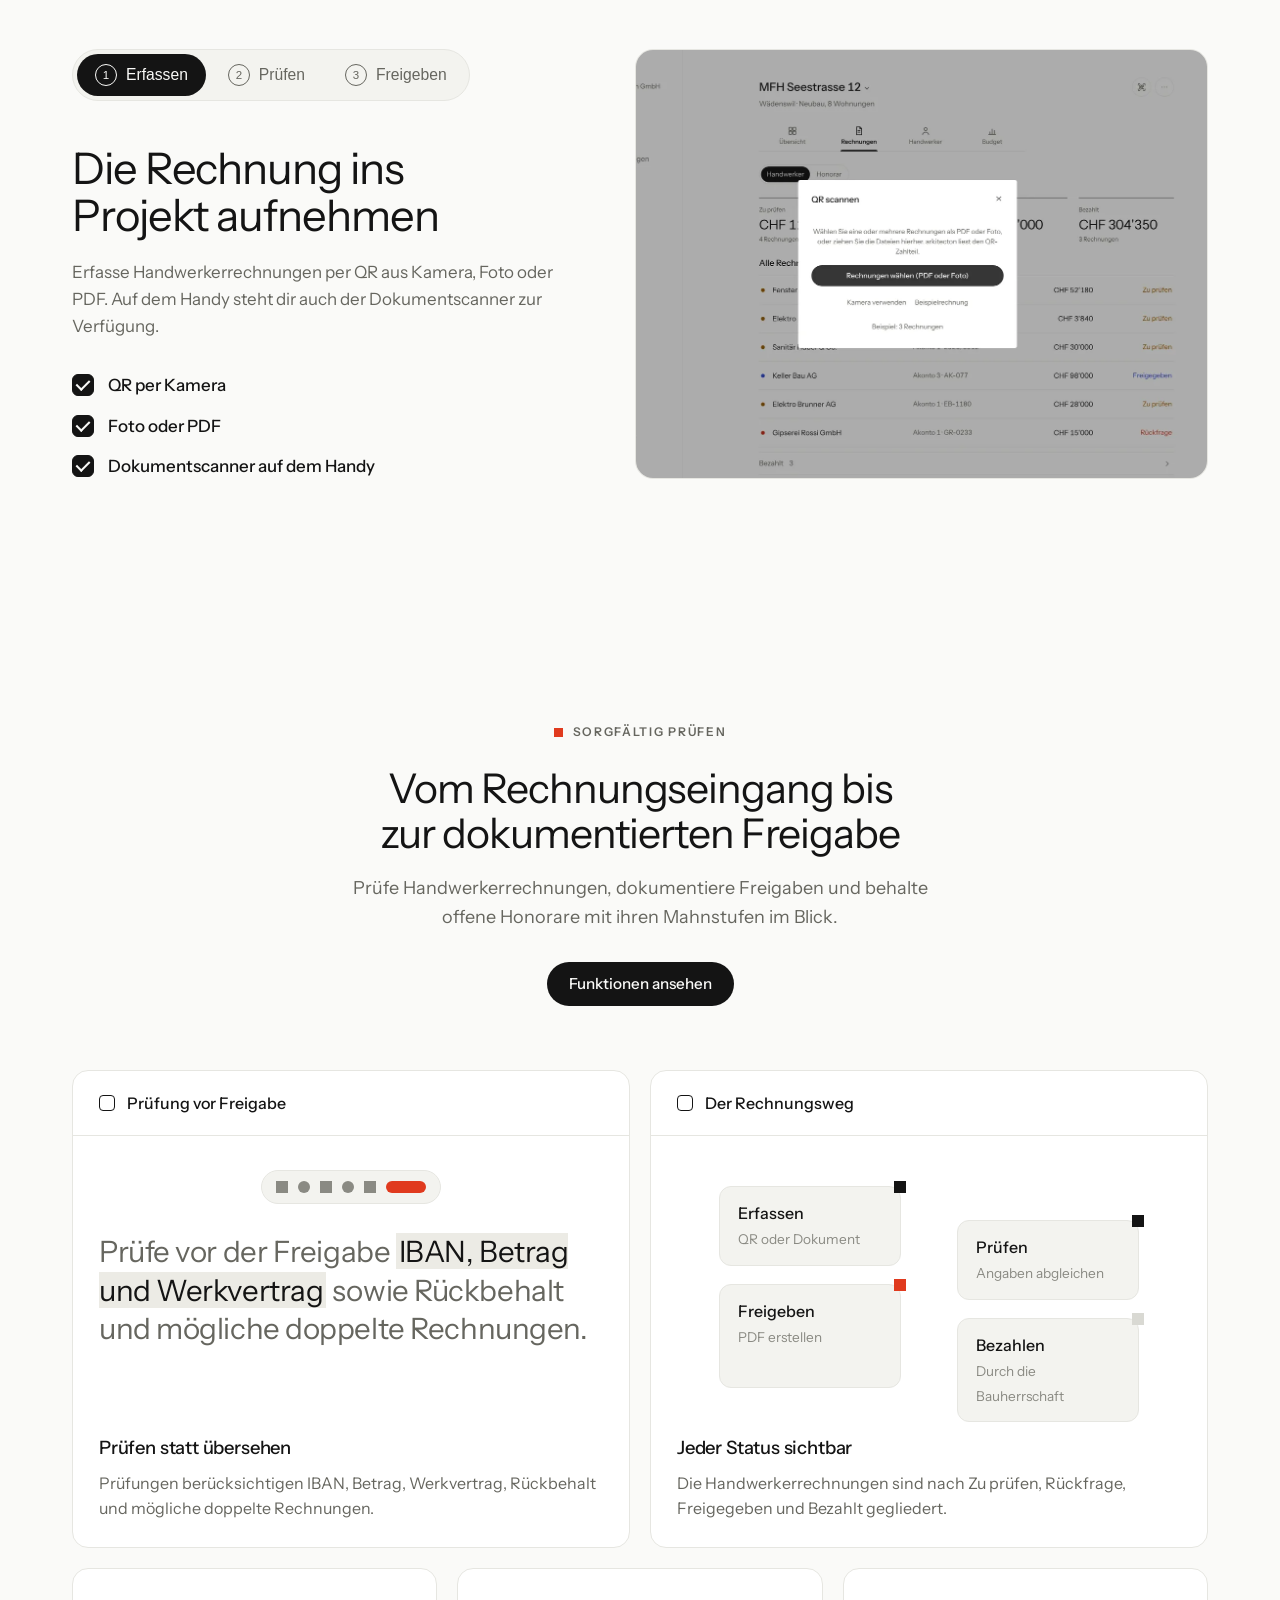
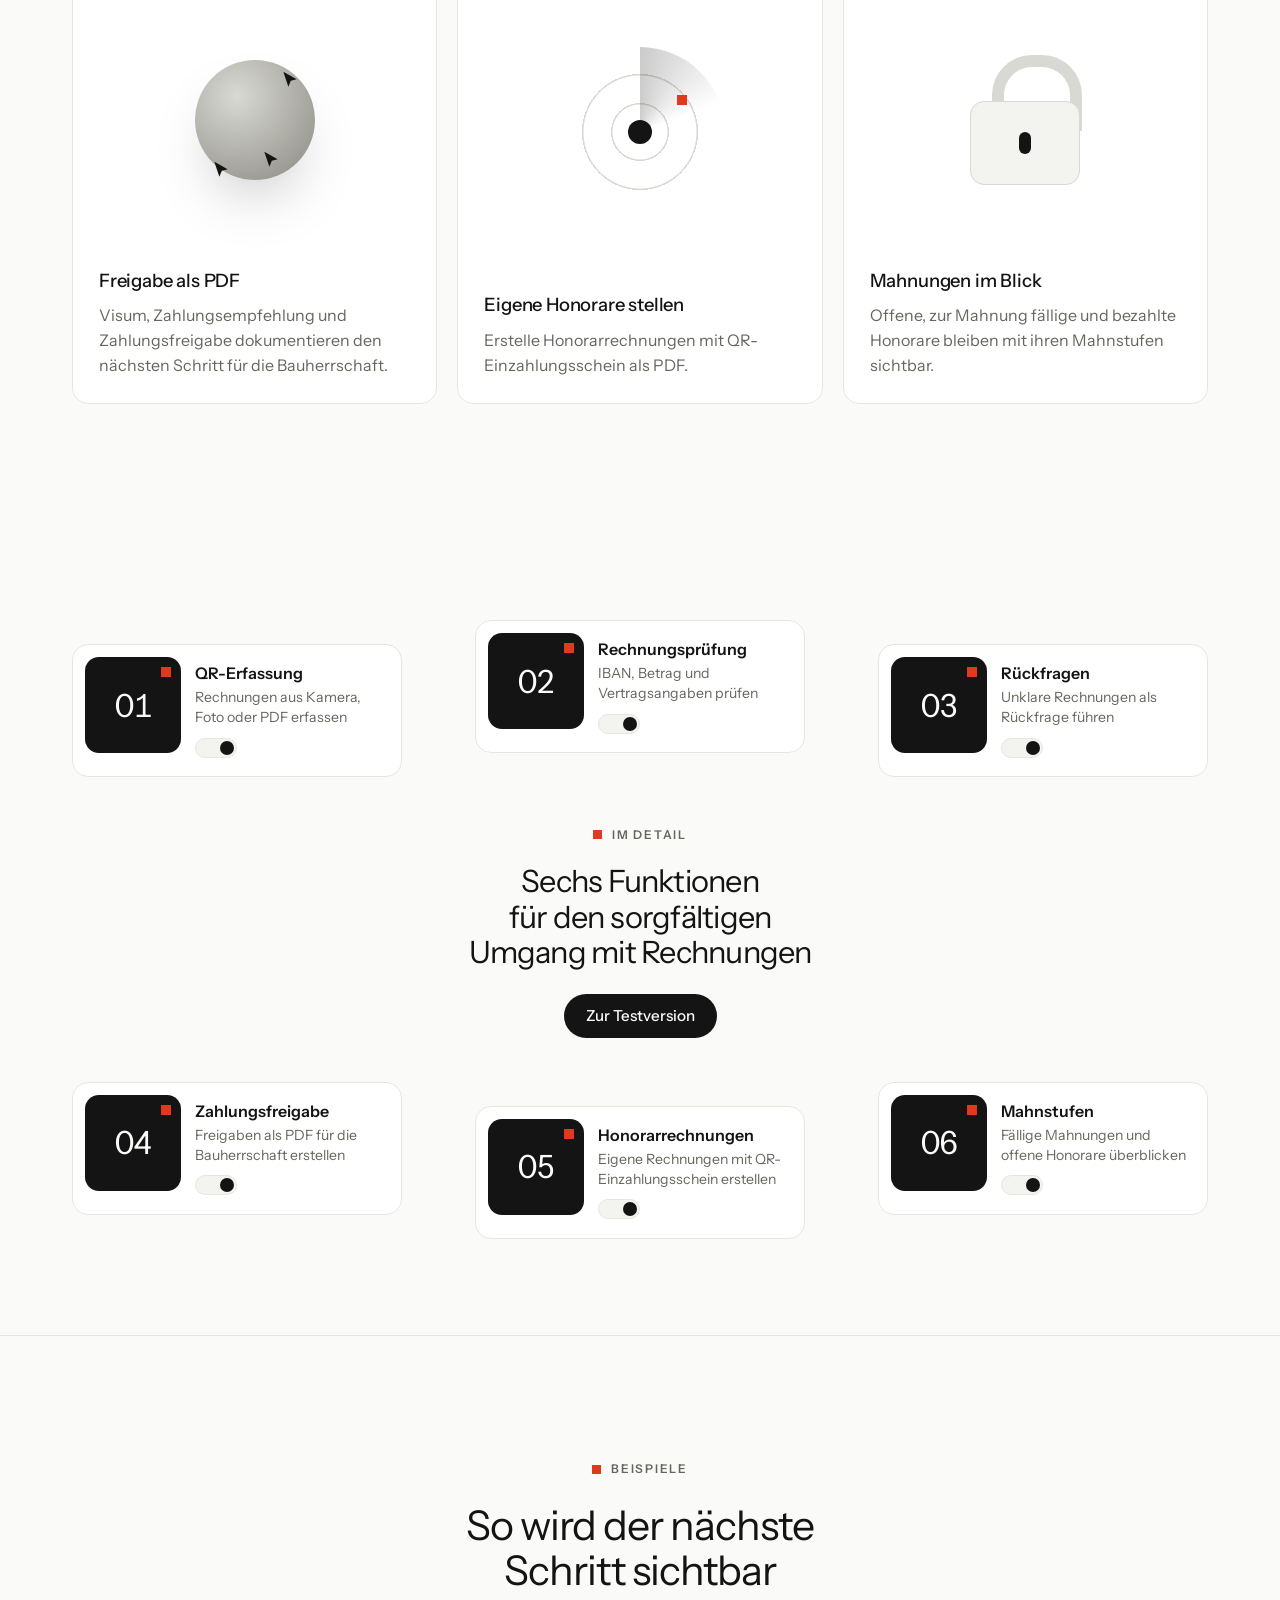
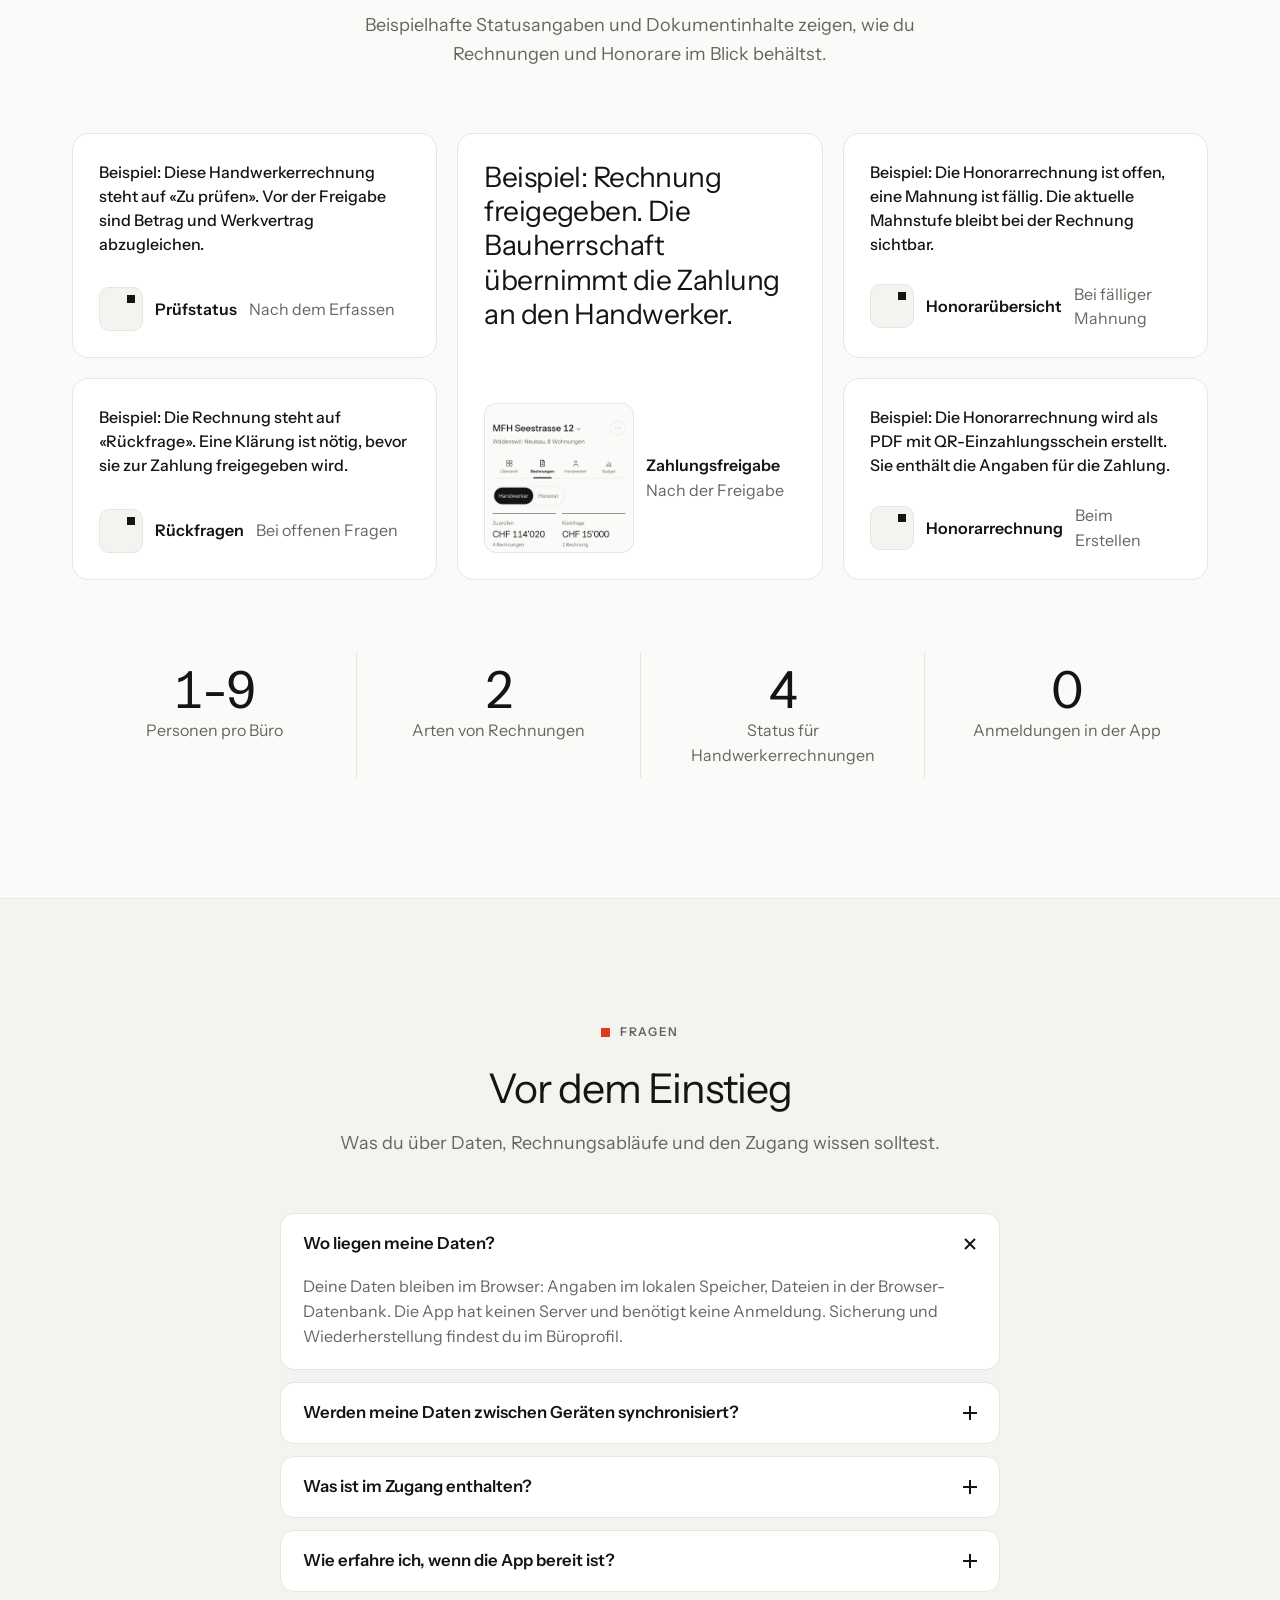
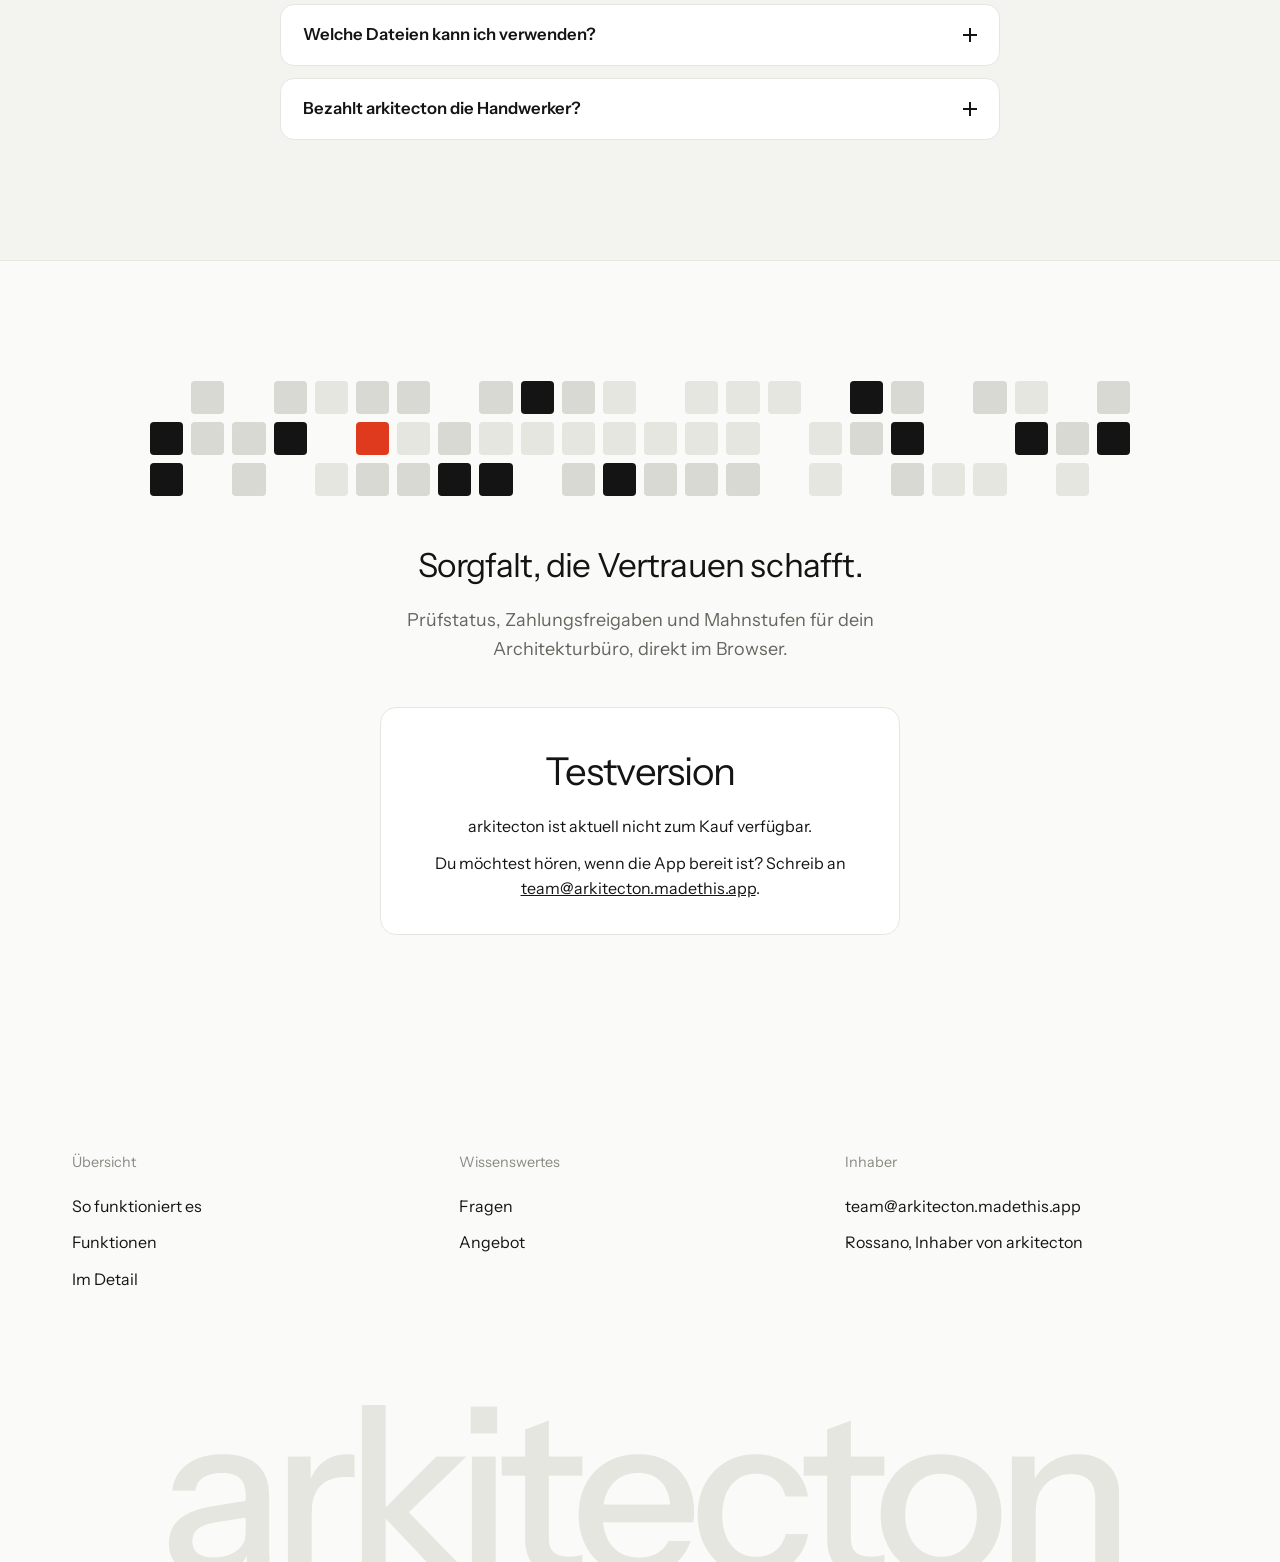
==== commit 047da314: "Landingpage als Startseite mit «Anmelden» neben «Testversion» (öffnet die App, noch ohne Konto); App" ====
--- a/index.html
+++ b/index.html
@@ -2,50 +2,398 @@
 <html lang="de">
 <head>
 <meta charset="utf-8">
-<meta name="viewport" content="width=device-width, initial-scale=1, viewport-fit=cover">
-<title>arkitecton</title>
-<meta name="description" content="Bauadministration für Architekturbüros: Rechnungen, Handwerker, Budget und Ausschreibungen.">
-<meta name="theme-color" content="#fafaf8">
-<meta name="apple-mobile-web-app-capable" content="yes">
-<meta name="apple-mobile-web-app-title" content="arkitecton">
-<meta name="apple-mobile-web-app-status-bar-style" content="default">
-<link rel="manifest" href="manifest.webmanifest">
-<link rel="apple-touch-icon" href="icon-180.png">
-<link rel="icon" type="image/png" href="icon-192.png">
-<script>try{var t=localStorage.getItem("arkitecton:theme");if(t==="light"||t==="dark")document.documentElement.setAttribute("data-theme",t);}catch(e){}</script>
-<link rel="stylesheet" href="styles.css?v=20261126aq">
+<meta name="viewport" content="width=device-width,initial-scale=1,viewport-fit=cover">
+<title>arkitecton · Rechnungen prüfen. Honorare im Blick.</title>
+<script>/* old app links (#rechnungen, ?entwurf=…) still open the app, which now lives in app/ */
+(function(){var h=location.hash.slice(1),q=location.search,own=["","so","funktionen","detail","beispiele","fragen","testversion","top"];if(/(^|[?&])(raum|entwurf)=/.test(q)||own.indexOf(h)<0)location.replace("app/"+q+location.hash);})();</script>
+<meta name="description" content="Browser-App für Handwerker- und Honorarrechnungen in Schweizer Architekturbüros mit 1 bis 9 Personen.">
+<link rel="icon" href="icon-192.png">
+<style>
+/* Entwurf der Landingpage im Brand von arkitecton: Instrument Sans, ruhige Fläche, Haarlinien, Tinte und ein rotes Quadrat */
+@font-face{font-family:"Instrument Sans";font-style:normal;font-display:swap;font-weight:400 700;font-stretch:75% 100%;src:url(fonts/instrument-sans-latin-standard-normal.woff2) format("woff2");unicode-range:U+0000-00FF,U+0131,U+0152-0153,U+02BB-02BC,U+02C6,U+02DA,U+02DC,U+0304,U+0308,U+0329,U+2000-206F,U+20AC,U+2122,U+2191,U+2193,U+2212,U+2215,U+FEFF,U+FFFD}
+@font-face{font-family:"Instrument Sans";font-style:normal;font-display:swap;font-weight:400 700;font-stretch:75% 100%;src:url(fonts/instrument-sans-latin-ext-standard-normal.woff2) format("woff2");unicode-range:U+0100-02BA,U+02BD-02C5,U+02C7-02CC,U+02CE-02D7,U+02DD-02FF,U+0304,U+0308,U+0329,U+1D00-1DBF,U+1E00-1E9F,U+1EF2-1EFF,U+2020,U+20A0-20AB,U+20AD-20C0,U+2113,U+2C60-2C7F,U+A720-A7FF}
+:root{
+  --bg:#fafaf8;--raise:#ffffff;--soft:#f3f3ef;--ink:#141414;--muted:#66665f;--faint:#8a8a83;--line:#e6e6e1;--line2:#d9d9d3;--hl:#ecebe5;
+  --mark:#e03a1e;--font:"Instrument Sans","Helvetica Neue",Helvetica,Arial,system-ui,sans-serif;color-scheme:light;
+}
+@media (prefers-color-scheme:dark){:root{
+  --bg:#111110;--raise:#191918;--soft:#161615;--ink:#ededea;--muted:#9b9b94;--faint:#77776f;--line:#2a2a28;--line2:#353532;--hl:#26261f;--mark:#ff5a3c;color-scheme:dark}}
+*{box-sizing:border-box}
+html{scroll-behavior:smooth;scroll-padding-top:84px}
+body{margin:0;background:var(--bg);color:var(--ink);font:16px/1.55 var(--font);-webkit-font-smoothing:antialiased;font-variant-numeric:tabular-nums lining-nums}
+a{color:inherit}
+h1,h2,h3{margin:0;font-weight:400;letter-spacing:-.025em;text-wrap:balance}
+p{margin:0}
+.wrap{max-width:1200px;margin:0 auto;padding:0 32px}
+:focus-visible{outline:2px solid var(--ink);outline-offset:3px;border-radius:6px}
+.btn{display:inline-flex;align-items:center;justify-content:center;min-height:44px;padding:0 22px;border-radius:999px;background:var(--ink);color:var(--bg);text-decoration:none;font-weight:500;font-size:.95rem;border:0;cursor:pointer;transition:transform .2s}
+.btn:hover{transform:translateY(-1px)}
+.btn.ghost{background:transparent;color:var(--ink);border:1px solid var(--line2)}
+.acts{display:flex;gap:8px;align-items:center}
+.eyebrow{display:inline-flex;align-items:center;gap:10px;font-size:.75rem;font-weight:600;letter-spacing:.14em;text-transform:uppercase;color:var(--muted)}
+.eyebrow i{width:9px;height:9px;background:var(--mark);display:block}
+.lead{color:var(--muted);font-size:1.125rem;line-height:1.6}
+.card{background:var(--raise);border:1px solid var(--line);border-radius:16px}
+.reveal{opacity:0;transform:translateY(18px);transition:opacity .7s ease,transform .7s ease}
+.reveal.in{opacity:1;transform:none}
+
+/* Kopfzeile */
+header{position:sticky;top:0;z-index:20;background:color-mix(in srgb,var(--bg) 86%,transparent);backdrop-filter:blur(12px);-webkit-backdrop-filter:blur(12px);border-bottom:1px solid transparent;transition:border-color .3s}
+header.sc{border-bottom-color:var(--line)}
+.hd{display:flex;align-items:center;justify-content:space-between;height:72px;gap:24px}
+.logo{display:flex;align-items:center;gap:10px;text-decoration:none;font-weight:600;font-size:1.125rem;letter-spacing:-.01em}
+.logo svg{width:28px;height:28px}
+.mk-ink{fill:var(--ink)}.mk-red{fill:var(--mark)}
+nav.top{display:flex;gap:6px}
+nav.top a{text-decoration:none;color:var(--muted);font-size:.95rem;padding:10px 14px;border-radius:999px;transition:color .2s,background .2s}
+nav.top a:hover{color:var(--ink);background:var(--soft)}
+
+/* Einstieg */
+.hero{position:relative;padding:72px 0 0;text-align:center;overflow:hidden}
+#ascii{position:absolute;left:50%;top:0;transform:translateX(-50%);width:1100px;max-width:100%;height:420px;pointer-events:none;-webkit-mask-image:radial-gradient(ellipse at center,#000 30%,transparent 72%);mask-image:radial-gradient(ellipse at center,#000 30%,transparent 72%)}
+.hero>.wrap{position:relative}
+.pill{display:inline-flex;align-items:center;gap:12px;padding:5px 14px 5px 5px;border:1px solid var(--line);border-radius:999px;background:var(--raise);text-decoration:none;font-size:.92rem}
+.pill b{font-size:.7rem;letter-spacing:.14em;font-weight:600;background:var(--ink);color:var(--bg);padding:5px 10px;border-radius:999px}
+.pill svg{width:14px;height:14px}
+.hero h1{margin:36px auto 0;font-size:clamp(2.6rem,6vw,4.6rem);line-height:1.02;max-width:12ch}
+.hero .lead{margin:26px auto 0;max-width:34em}
+.note{max-width:560px;margin:34px auto 0;padding:22px 28px;text-align:center;font-size:1rem}
+.note p+p{margin-top:10px}
+.stage{position:relative;margin-top:64px}
+.prompt{position:relative;z-index:2;width:min(620px,92%);margin:0 auto -54px;padding:18px 20px 16px;text-align:left;box-shadow:0 18px 50px -20px rgba(0,0,0,.18)}
+.prompt .tx{color:var(--muted);min-height:1.6em;font-size:1rem}
+.prompt .tx::after{content:"";display:inline-block;width:1px;height:1.1em;background:var(--ink);margin-left:2px;vertical-align:-3px;animation:blink 1s steps(1) infinite}
+.prompt .row{display:flex;align-items:center;gap:8px;margin-top:16px}
+.prompt .sq{width:34px;height:34px;border-radius:9px;background:var(--soft);border:1px solid var(--line)}
+.prompt .go{margin-left:auto;width:44px;height:34px;border-radius:9px;background:var(--ink);display:grid;place-items:center}
+.prompt .go svg{width:16px;height:16px;stroke:var(--bg)}
+@keyframes blink{50%{opacity:0}}
+.browser{position:relative;border:1px solid var(--line);border-bottom:0;border-radius:20px 20px 0 0;background:var(--soft);padding:12px 12px 0;overflow:hidden}
+.browser .bar{display:flex;align-items:center;gap:12px;padding:4px 4px 12px}
+.browser .url{font-size:.85rem;color:var(--faint);border:1px solid var(--line);background:var(--raise);border-radius:999px;padding:6px 16px}
+.browser .dots{margin-left:auto;display:flex;gap:7px}.browser .dots i{width:11px;height:11px;border-radius:50%;background:var(--line2)}
+.browser .shot{position:relative;border-radius:12px 12px 0 0;overflow:hidden;border:1px solid var(--line);border-bottom:0;max-height:620px}
+.browser .shot img{display:block;width:100%;height:auto}
+.browser .shot::after{content:"";position:absolute;inset:auto 0 0 0;height:45%;background:linear-gradient(transparent,var(--bg))}
+section{padding:120px 0}
+.rule{border-top:1px solid var(--line)}
+
+/* So funktioniert es */
+.how{display:grid;grid-template-columns:1fr 1.15fr;gap:64px;align-items:center}
+.tabs{display:inline-flex;gap:4px;padding:4px;border-radius:999px;background:var(--soft);border:1px solid var(--line)}
+.tabs button{display:flex;align-items:center;gap:9px;min-height:42px;padding:0 18px;border:0;border-radius:999px;background:none;color:var(--muted);font-size:.98rem;cursor:pointer;transition:background .25s,color .25s}
+.tabs button span{width:22px;height:22px;border:1px solid currentColor;border-radius:50%;display:grid;place-items:center;font-size:.72rem}
+.tabs button[aria-selected="true"]{background:var(--ink);color:var(--bg)}
+.how h2{font-size:clamp(2rem,3.4vw,2.9rem);line-height:1.08;margin-top:44px}
+.how .lead{margin-top:20px;max-width:30em;font-size:1.06rem}
+.checks{list-style:none;padding:0;margin:32px 0 0;display:grid;gap:14px}
+.checks li{display:flex;align-items:center;gap:14px;font-weight:500;font-size:1.06rem}
+.checks li i{width:22px;height:22px;border:1.5px solid var(--ink);border-radius:6px;position:relative;flex:none}
+.checks li.on i{background:var(--ink)}
+.checks li.on i::after{content:"";position:absolute;left:6px;top:2px;width:6px;height:11px;border:solid var(--bg);border-width:0 2px 2px 0;transform:rotate(45deg)}
+.panel{transition:opacity .35s}
+.panel.fade{opacity:0}
+.photo{position:relative;border-radius:18px;overflow:hidden;border:1px solid var(--line);background:var(--soft);aspect-ratio:4/3}
+.photo img{position:absolute;inset:0;width:100%;height:100%;object-fit:cover;object-position:62% top;transition:opacity .45s}
+.photo img.hide{opacity:0}
+
+/* Sorgfältig prüfen */
+.center{text-align:center}
+.center h2{font-size:clamp(1.9rem,3.2vw,2.6rem);line-height:1.1;margin:22px auto 0;max-width:20ch}
+.center .lead{margin:18px auto 0;max-width:34em}
+.center .btn{margin-top:30px}
+.grid2{display:grid;grid-template-columns:1fr 1fr;gap:20px;margin-top:64px}
+.grid3{display:grid;grid-template-columns:repeat(3,1fr);gap:20px;margin-top:20px}
+.fc{overflow:hidden;display:flex;flex-direction:column}
+.fc .fh{display:flex;align-items:center;gap:12px;padding:20px 26px;border-bottom:1px solid var(--line);font-weight:500}
+.fc .fh i{width:16px;height:16px;border:1.5px solid var(--ink);border-radius:4px}
+.fc .fb{padding:26px;flex:1;display:flex;flex-direction:column}
+.fc .art{flex:1;min-height:250px;display:grid;place-items:center;position:relative}
+.fc h3{font-size:1.15rem;font-weight:500;letter-spacing:-.01em;margin-top:22px}
+.fc .fb p{color:var(--muted);margin-top:8px}
+.shapes{display:flex;align-items:center;gap:10px;padding:10px 14px;border-radius:999px;background:var(--soft);border:1px solid var(--line);width:max-content;margin:0 auto 28px}
+.shapes i{width:12px;height:12px;background:var(--faint);animation:pulse 2.4s infinite}
+.shapes i:nth-child(even){border-radius:50%}
+.shapes i:nth-child(2){animation-delay:.2s}.shapes i:nth-child(3){animation-delay:.4s}.shapes i:nth-child(4){animation-delay:.6s}.shapes i:nth-child(5){animation-delay:.8s}
+.shapes b{width:40px;height:12px;border-radius:999px;background:var(--mark)}
+@keyframes pulse{50%{opacity:.35}}
+.big{font-size:clamp(1.4rem,2.3vw,2rem);line-height:1.3;color:var(--muted);max-width:17em;letter-spacing:-.015em}
+.big mark{background:linear-gradient(var(--hl),var(--hl)) no-repeat 0 0/0% 100%;color:var(--ink);padding:0 .1em;transition:background-size 1.4s ease .3s}
+.in .big mark{background-size:100% 100%}
+.flow{display:grid;grid-template-columns:1fr 1fr;gap:18px 56px;width:min(420px,100%)}
+.node{position:relative;padding:14px 18px;border:1px solid var(--line);background:var(--soft);border-radius:12px}
+.node:nth-child(even){transform:translateY(34px)}
+.node b{display:block;font-weight:500}.node small{color:var(--faint);font-size:.85rem}
+.node::after{content:"";position:absolute;right:-6px;top:-6px;width:12px;height:12px;background:var(--line2);transition:background .3s}
+.node.on::after{background:var(--ink)}.node.now::after{background:var(--mark)}
+.orb{width:120px;height:120px;border-radius:50%;background:radial-gradient(circle at 35% 30%,var(--line2),var(--faint));box-shadow:0 30px 60px -20px rgba(0,0,0,.25)}
+.cur{position:absolute;width:20px;height:20px;animation:cur 4s ease-in-out infinite}
+.cur path{fill:var(--ink)}
+.c1{left:58%;top:30%}.c2{left:36%;top:66%;animation-delay:1s}.c3{left:52%;top:62%;animation-delay:2s}
+@keyframes cur{0%,100%{transform:translate(0,0)}50%{transform:translate(-10px,-8px)}}
+.radar{width:170px;height:170px;border-radius:50%;position:relative;background:repeating-radial-gradient(circle,transparent 0 27px,var(--line2) 28px 29px)}
+.radar::before{content:"";position:absolute;inset:0;border-radius:50%;background:conic-gradient(from 0deg,color-mix(in srgb,var(--ink) 22%,transparent),transparent 70deg);animation:spin 4s linear infinite}
+.radar::after{content:"";position:absolute;left:50%;top:50%;width:24px;height:24px;margin:-12px;border-radius:50%;background:var(--ink)}
+.radar i{position:absolute;width:10px;height:10px;background:var(--mark);left:72%;top:28%;animation:pulse 2s infinite}
+@keyframes spin{to{transform:rotate(360deg)}}
+.lock{position:relative;width:110px;height:130px}
+.lock::before{content:"";position:absolute;left:22px;top:0;width:66px;height:64px;border:12px solid var(--line2);border-bottom:0;border-radius:40px 40px 0 0;animation:shackle 3.2s ease-in-out infinite}
+.lock span{position:absolute;left:0;bottom:0;width:110px;height:84px;border-radius:14px;background:var(--soft);border:1px solid var(--line2)}
+.lock span::after{content:"";position:absolute;left:50%;top:30px;width:12px;height:22px;margin-left:-6px;border-radius:6px;background:var(--ink)}
+@keyframes shackle{0%,60%,100%{transform:translateY(0)}75%{transform:translateY(-10px)}}
+
+/* Im Detail */
+.ring{position:relative;display:grid;grid-template-columns:1fr 1fr 1fr;grid-template-rows:auto auto auto;gap:44px 28px;align-items:center}
+.ft{display:flex;gap:14px;padding:12px;width:100%;max-width:330px;align-items:flex-start}
+.ft .no{flex:none;width:96px;height:96px;border-radius:14px;background:var(--ink);color:var(--bg);display:grid;place-items:center;font-size:2rem;font-weight:400;letter-spacing:-.03em;position:relative}
+.ft .no::after{content:"";position:absolute;right:10px;top:10px;width:10px;height:10px;background:var(--mark)}
+.ft b{display:block;font-weight:600;margin-top:4px}
+.ft small{display:block;color:var(--muted);font-size:.88rem;line-height:1.4;margin-top:2px}
+.tog{display:inline-flex;margin-top:10px;width:42px;height:20px;border-radius:999px;background:var(--soft);border:1px solid var(--line);position:relative}
+.tog::after{content:"";position:absolute;top:2px;left:2px;width:14px;height:14px;border-radius:50%;background:var(--faint);transition:left .4s,background .4s}
+.ft.on .tog::after{left:24px;background:var(--ink)}
+.r1{grid-column:1;grid-row:1;justify-self:start}.r2{grid-column:2;grid-row:1;justify-self:center;transform:translateY(-24px)}.r3{grid-column:3;grid-row:1;justify-self:end}
+.r4{grid-column:1;grid-row:3;justify-self:start}.r5{grid-column:2;grid-row:3;justify-self:center;transform:translateY(24px)}.r6{grid-column:3;grid-row:3;justify-self:end}
+.ring .mid{grid-column:1/-1;grid-row:2;text-align:center}
+.ring .mid h2{font-size:clamp(1.5rem,2.4vw,2rem);line-height:1.15;margin:18px auto 0;max-width:22ch}
+.ring .mid .btn{margin-top:24px}
+
+/* Beispiele */
+.ex{display:grid;grid-template-columns:1fr 1fr 1fr;grid-template-rows:auto auto;gap:20px;margin-top:64px}
+.ex .card{padding:26px;display:flex;flex-direction:column;justify-content:space-between;gap:26px}
+.ex p{font-weight:500;line-height:1.5}
+.ex .tag{display:flex;align-items:center;gap:12px}
+.ex .tag i{width:44px;height:44px;border-radius:10px;background:var(--soft);border:1px solid var(--line);position:relative;flex:none}
+.ex .tag i::after{content:"";position:absolute;right:7px;top:7px;width:8px;height:8px;background:var(--ink)}
+.ex .tag b{font-weight:600}.ex .tag span{color:var(--muted)}
+.ex .feat{grid-column:2;grid-row:1/3}
+.ex .feat p{font-size:clamp(1.5rem,2.2vw,1.95rem);font-weight:400;line-height:1.22;letter-spacing:-.02em}
+.ex .feat .tag i{width:150px;height:150px;border-radius:12px;background:var(--soft) url(img/landing/phone.webp) center top/cover}
+.ex .feat .tag i::after{display:none}
+@media (prefers-color-scheme:dark){.ex .feat .tag i{background-image:url(img/landing/phone-dark.webp)}}
+.stats{display:grid;grid-template-columns:repeat(4,1fr);margin-top:72px}
+.stats div{text-align:center;padding:10px 16px;border-left:1px solid var(--line)}
+.stats div:first-child{border-left:0}
+.stats b{display:block;font-size:clamp(2.2rem,4vw,3.2rem);font-weight:400;letter-spacing:-.03em;line-height:1.1}
+.stats span{color:var(--muted)}
+
+/* Fragen */
+.faq{background:var(--soft);border-top:1px solid var(--line);border-bottom:1px solid var(--line)}
+.qs{max-width:720px;margin:56px auto 0;display:grid;gap:12px}
+details{background:var(--raise);border:1px solid var(--line);border-radius:14px}
+summary{list-style:none;display:flex;align-items:center;justify-content:space-between;gap:16px;min-height:60px;padding:0 22px;font-weight:600;cursor:pointer;font-size:1.04rem}
+summary::-webkit-details-marker{display:none}
+summary i{width:14px;height:14px;position:relative;flex:none;transition:transform .3s}
+summary i::before,summary i::after{content:"";position:absolute;left:0;top:6px;width:14px;height:2px;background:var(--ink)}
+summary i::after{transform:rotate(90deg)}
+details[open] summary i{transform:rotate(45deg)}
+details .a{padding:0 22px 20px;color:var(--muted)}
+
+/* Abschluss */
+.mosaic{display:grid;grid-template-columns:repeat(24,1fr);gap:8px;max-width:980px;margin:0 auto}
+.mosaic i{aspect-ratio:1;border-radius:4px;background:var(--line);opacity:0;transform:scale(.6);transition:opacity .5s,transform .5s,background 1.2s}
+.mosaic i.v{opacity:1;transform:none}
+.mosaic i.e{background:transparent}.mosaic i.k{background:var(--ink)}.mosaic i.m{background:var(--line2)}.mosaic i.r{background:var(--mark)}
+.end{text-align:center}
+.end h2{font-size:clamp(1.6rem,2.6vw,2.2rem);margin-top:44px}
+.end .lead{max-width:30em;margin:14px auto 0}
+.cta{max-width:520px;margin:44px auto 0;padding:34px 32px}
+.cta h3{font-size:2.4rem;letter-spacing:-.03em}
+.cta p{margin-top:12px}
+footer{padding:96px 0 0;overflow:hidden}
+.cols{display:grid;grid-template-columns:repeat(3,1fr);gap:24px}
+.cols h4{margin:0 0 14px;font-weight:400;color:var(--faint);font-size:.9rem}
+.cols a,.cols span{display:block;text-decoration:none;padding:6px 0}
+.cols a:hover{text-decoration:underline}
+.word{font-size:clamp(5rem,18vw,15rem);line-height:.8;letter-spacing:-.06em;text-align:center;color:var(--line);font-weight:500;margin-top:80px;user-select:none;transform:translateY(12%)}
+
+@media (max-width:900px){
+  nav.top{display:none}
+  .acts .btn{padding:0 16px}
+  .wrap{padding:0 20px}
+  section{padding:84px 0}
+  .how{grid-template-columns:1fr;gap:40px}
+  .grid2,.grid3{grid-template-columns:1fr}
+  .ring{grid-template-columns:1fr;gap:12px}
+  .ring>*{grid-column:1!important;grid-row:auto!important;justify-self:stretch!important;transform:none!important;max-width:none}
+  .ring .mid{order:-1;margin-bottom:24px}
+  .ex{grid-template-columns:1fr}.ex .feat{grid-column:auto;grid-row:auto}
+  .stats{grid-template-columns:1fr 1fr;row-gap:28px}.stats div:nth-child(3){border-left:0}
+  .cols{grid-template-columns:1fr}
+  .mosaic{grid-template-columns:repeat(12,1fr);gap:6px}
+  .tabs button{padding:0 12px}
+  .pill{font-size:.82rem;gap:8px;text-align:left}
+  .browser .shot{max-height:560px}
+  .browser .url{display:none}
+}
+@media (max-width:480px){.hd{gap:10px}.acts{gap:6px}.acts .btn{padding:0 14px;font-size:.88rem}}
+@media (max-width:380px){.logo .lw{display:none}}
+@media (prefers-reduced-motion:reduce){*,*::before,*::after{animation:none!important;transition:none!important}.reveal,.mosaic i{opacity:1;transform:none}}
+</style>
 </head>
 <body>
-<div class="app" id="app"><script>try{if(localStorage.getItem("arkitecton:nav")==="min")document.getElementById("app").classList.add("rail-min");}catch(e){}</script>
-  <aside class="rail" aria-label="Navigation">
-    <div class="word"><svg viewBox="0 0 30 30" aria-hidden="true"><rect class="mk-ink" x="3" y="20" width="24" height="7"/><rect class="mk-ink" x="7" y="9" width="9" height="11"/><rect class="mk-ink" x="16" y="14" width="7" height="6"/><rect class="mk-red" x="16" y="3" width="6" height="6"/></svg><span class="wt">arkitecton</span></div>
-    <button type="button" class="firm" data-act="home" id="railFirm"></button>
-    <nav class="nav firmnav" id="firmNav"></nav>
-    <nav class="nav" id="nav"></nav>
-    <div class="foot"><nav class="nav" id="footNav"></nav></div>
-  </aside>
-  <header class="topbar">
-    <div class="word" data-act="home" role="button" tabindex="0" aria-label="Home" style="cursor:pointer"><svg viewBox="0 0 30 30" aria-hidden="true"><rect class="mk-ink" x="3" y="20" width="24" height="7"/><rect class="mk-ink" x="7" y="9" width="9" height="11"/><rect class="mk-ink" x="16" y="14" width="7" height="6"/><rect class="mk-red" x="16" y="3" width="6" height="6"/></svg></div>
-    <div class="tp"><button type="button" class="firm" data-act="home" id="topFirm"></button><button type="button" class="proj" data-act="home" id="topProj"></button></div>
-    <button type="button" class="tile" data-act="nav" data-v="einstellungen" id="topSet"></button>
-  </header>
-  <main id="main"></main>
-  <nav class="tabbar" id="tabbar"></nav>
+<header id="hd"><div class="wrap hd">
+  <a class="logo" href="#top" aria-label="arkitecton, nach oben"><svg viewBox="0 0 30 30" aria-hidden="true"><rect class="mk-ink" x="3" y="20" width="24" height="7"/><rect class="mk-ink" x="7" y="9" width="9" height="11"/><rect class="mk-ink" x="16" y="14" width="7" height="6"/><rect class="mk-red" x="16" y="3" width="6" height="6"/></svg><span class="lw">arkitecton</span></a>
+  <nav class="top" aria-label="Seite"><a href="#so">So funktioniert es</a><a href="#funktionen">Funktionen</a><a href="#detail">Im Detail</a><a href="#fragen">Fragen</a></nav>
+  <span class="acts"><a class="btn ghost" href="app/">Anmelden</a><a class="btn" href="app/">Testversion</a></span>
+</div></header>
+
+<main id="top">
+<div class="hero">
+  <canvas id="ascii" aria-hidden="true"></canvas>
+  <div class="wrap">
+    <a class="pill" href="#so"><b>RECHNUNGEN</b>Prüfen, freigeben und Honorare verfolgen<svg viewBox="0 0 24 24" fill="none" stroke="currentColor" stroke-width="2" aria-hidden="true"><path d="m9 6 6 6-6 6"/></svg></a>
+    <h1>Rechnungen prüfen. Honorare im Blick.</h1>
+    <p class="lead">Browser-App für Handwerker- und Honorarrechnungen in Schweizer Architekturbüros mit 1 bis 9 Personen. Prüfstatus, Zahlungsfreigaben und Mahnstufen an einem Ort.</p>
+    <div class="card note"><p>arkitecton ist aktuell eine Testversion und nicht zum Kauf verfügbar.</p><p>Du möchtest hören, wenn die App bereit ist? Schreib an <a href="mailto:team@arkitecton.madethis.app">team@arkitecton.madethis.app</a>.</p></div>
+    <div class="stage">
+      <div class="card prompt" aria-hidden="true"><div class="tx" id="typed"></div><div class="row"><i class="sq"></i><i class="sq"></i><span class="go"><svg viewBox="0 0 24 24" fill="none" stroke-width="2"><path d="M5 12h14M13 6l6 6-6 6"/></svg></span></div></div>
+      <div class="browser"><div class="bar"><span class="url">rox-design.github.io/arkitecton/</span><span class="dots"><i></i><i></i><i></i></span></div>
+        <div class="shot"><picture><source media="(max-width:600px) and (prefers-color-scheme:dark)" srcset="img/landing/phone-dark.webp"><source media="(max-width:600px)" srcset="img/landing/phone.webp"><source media="(prefers-color-scheme:dark)" srcset="img/landing/hero-dark.webp"><img src="img/landing/hero.webp" width="1800" height="1125" alt="arkitecton am Computer: Rechnungen eines Projekts mit den Kacheln Zu prüfen, Rückfrage, Freigegeben und Bezahlt"></picture></div></div>
+    </div>
+  </div>
 </div>
-<div id="overlay"></div>
-<div id="toast" role="status" aria-live="polite"></div>
-<script src="bkp.js?v=20261126aq"></script>
-<script src="js/01-core.js?v=20261126aq"></script>
-<script src="js/02-logic.js?v=20261126aq"></script>
-<script src="js/03-shell.js?v=20261126aq"></script>
-<script src="js/04-documents.js?v=20261126aq"></script>
-<script src="js/05-pdf.js?v=20261126aq"></script>
-<script src="js/06-views.js?v=20261126aq"></script>
-<script src="js/07-invoices.js?v=20261126aq"></script>
-<script src="js/08-forms.js?v=20261126aq"></script>
-<script src="js/09-seal.js?v=20261126aq"></script>
-<script src="js/10-scan.js?v=20261126aq"></script>
-<script src="js/11-bids.js?v=20261126aq"></script>
-<script src="app.js?v=20261126aq"></script>
+
+<section id="so" class="rule"><div class="wrap how">
+  <div class="panel" id="panel">
+    <div class="tabs" role="tablist" aria-label="Ablauf">
+      <button role="tab" id="t0" aria-selected="true" aria-controls="panel"><span>1</span>Erfassen</button>
+      <button role="tab" id="t1" aria-selected="false" aria-controls="panel"><span>2</span>Prüfen</button>
+      <button role="tab" id="t2" aria-selected="false" aria-controls="panel"><span>3</span>Freigeben</button>
+    </div>
+    <h2 id="howT"></h2>
+    <p class="lead" id="howP"></p>
+    <ul class="checks" id="howL"></ul>
+  </div>
+  <div class="photo"><picture><source media="(prefers-color-scheme:dark)" srcset="img/landing/erfassen-dark.webp"><img src="img/landing/erfassen.webp" alt="" data-i="0"></picture><picture><source media="(prefers-color-scheme:dark)" srcset="img/landing/pruefen-dark.webp"><img src="img/landing/pruefen.webp" alt="" data-i="1" class="hide"></picture><picture><source media="(prefers-color-scheme:dark)" srcset="img/landing/freigeben-dark.webp"><img src="img/landing/freigeben.webp" alt="" data-i="2" class="hide"></picture></div>
+</div></section>
+
+<section id="funktionen"><div class="wrap">
+  <div class="center reveal"><span class="eyebrow"><i></i>Sorgfältig prüfen</span><h2>Vom Rechnungseingang bis zur dokumentierten Freigabe</h2><p class="lead">Prüfe Handwerkerrechnungen, dokumentiere Freigaben und behalte offene Honorare mit ihren Mahnstufen im Blick.</p><a class="btn" href="#detail">Funktionen ansehen</a></div>
+  <div class="grid2">
+    <article class="card fc reveal"><div class="fh"><i></i>Prüfung vor Freigabe</div><div class="fb"><div class="art" style="display:block;padding-top:8px"><div class="shapes" aria-hidden="true"><i></i><i></i><i></i><i></i><i></i><b></b></div><p class="big">Prüfe vor der Freigabe <mark>IBAN, Betrag und Werkvertrag</mark> sowie Rückbehalt und mögliche doppelte Rechnungen.</p></div><h3>Prüfen statt übersehen</h3><p>Prüfungen berücksichtigen IBAN, Betrag, Werkvertrag, Rückbehalt und mögliche doppelte Rechnungen.</p></div></article>
+    <article class="card fc reveal"><div class="fh"><i></i>Der Rechnungsweg</div><div class="fb"><div class="art"><div class="flow" id="flow" aria-hidden="true"><div class="node"><b>Erfassen</b><small>QR oder Dokument</small></div><div class="node"><b>Prüfen</b><small>Angaben abgleichen</small></div><div class="node"><b>Freigeben</b><small>PDF erstellen</small></div><div class="node"><b>Bezahlen</b><small>Durch die Bauherrschaft</small></div></div></div><h3>Jeder Status sichtbar</h3><p>Die Handwerkerrechnungen sind nach Zu prüfen, Rückfrage, Freigegeben und Bezahlt gegliedert.</p></div></article>
+  </div>
+  <div class="grid3">
+    <article class="card fc reveal"><div class="fb"><div class="art" aria-hidden="true"><div class="orb"></div><svg class="cur c1" viewBox="0 0 24 24"><path d="M4 2l16 9-7 2-3 7z"/></svg><svg class="cur c2" viewBox="0 0 24 24"><path d="M4 2l16 9-7 2-3 7z"/></svg><svg class="cur c3" viewBox="0 0 24 24"><path d="M4 2l16 9-7 2-3 7z"/></svg></div><h3>Freigabe als PDF</h3><p>Visum, Zahlungsempfehlung und Zahlungsfreigabe dokumentieren den nächsten Schritt für die Bauherrschaft.</p></div></article>
+    <article class="card fc reveal"><div class="fb"><div class="art" aria-hidden="true"><div class="radar"><i></i></div></div><h3>Eigene Honorare stellen</h3><p>Erstelle Honorarrechnungen mit QR-Einzahlungsschein als PDF.</p></div></article>
+    <article class="card fc reveal"><div class="fb"><div class="art" aria-hidden="true"><div class="lock"><span></span></div></div><h3>Mahnungen im Blick</h3><p>Offene, zur Mahnung fällige und bezahlte Honorare bleiben mit ihren Mahnstufen sichtbar.</p></div></article>
+  </div>
+</div></section>
+
+<section id="detail"><div class="wrap">
+  <div class="ring" id="ring">
+    <div class="card ft r1"><span class="no">01</span><div><b>QR-Erfassung</b><small>Rechnungen aus Kamera, Foto oder PDF erfassen</small><i class="tog" aria-hidden="true"></i></div></div>
+    <div class="card ft r2"><span class="no">02</span><div><b>Rechnungsprüfung</b><small>IBAN, Betrag und Vertragsangaben prüfen</small><i class="tog" aria-hidden="true"></i></div></div>
+    <div class="card ft r3"><span class="no">03</span><div><b>Rückfragen</b><small>Unklare Rechnungen als Rückfrage führen</small><i class="tog" aria-hidden="true"></i></div></div>
+    <div class="mid reveal"><span class="eyebrow"><i></i>Im Detail</span><h2>Sechs Funktionen für den sorgfältigen Umgang mit Rechnungen</h2><a class="btn" href="app/">Zur Testversion</a></div>
+    <div class="card ft r4"><span class="no">04</span><div><b>Zahlungsfreigabe</b><small>Freigaben als PDF für die Bauherrschaft erstellen</small><i class="tog" aria-hidden="true"></i></div></div>
+    <div class="card ft r5"><span class="no">05</span><div><b>Honorarrechnungen</b><small>Eigene Rechnungen mit QR-Einzahlungsschein erstellen</small><i class="tog" aria-hidden="true"></i></div></div>
+    <div class="card ft r6"><span class="no">06</span><div><b>Mahnstufen</b><small>Fällige Mahnungen und offene Honorare überblicken</small><i class="tog" aria-hidden="true"></i></div></div>
+  </div>
+</div></section>
+
+<section id="beispiele" class="rule"><div class="wrap">
+  <div class="center reveal"><span class="eyebrow"><i></i>Beispiele</span><h2>So wird der nächste Schritt sichtbar</h2><p class="lead">Beispielhafte Statusangaben und Dokumentinhalte zeigen, wie du Rechnungen und Honorare im Blick behältst.</p></div>
+  <div class="ex">
+    <div class="card reveal"><p>Beispiel: Diese Handwerkerrechnung steht auf «Zu prüfen». Vor der Freigabe sind Betrag und Werkvertrag abzugleichen.</p><div class="tag"><i></i><b>Prüfstatus</b><span>Nach dem Erfassen</span></div></div>
+    <div class="card feat reveal"><p>Beispiel: Rechnung freigegeben. Die Bauherrschaft übernimmt die Zahlung an den Handwerker.</p><div class="tag"><i role="img" aria-label="arkitecton auf dem Handy"></i><div><b>Zahlungsfreigabe</b><br><span>Nach der Freigabe</span></div></div></div>
+    <div class="card reveal"><p>Beispiel: Die Honorarrechnung ist offen, eine Mahnung ist fällig. Die aktuelle Mahnstufe bleibt bei der Rechnung sichtbar.</p><div class="tag"><i></i><b>Honorarübersicht</b><span>Bei fälliger Mahnung</span></div></div>
+    <div class="card reveal"><p>Beispiel: Die Rechnung steht auf «Rückfrage». Eine Klärung ist nötig, bevor sie zur Zahlung freigegeben wird.</p><div class="tag"><i></i><b>Rückfragen</b><span>Bei offenen Fragen</span></div></div>
+    <div class="card reveal"><p>Beispiel: Die Honorarrechnung wird als PDF mit QR-Einzahlungsschein erstellt. Sie enthält die Angaben für die Zahlung.</p><div class="tag"><i></i><b>Honorarrechnung</b><span>Beim Erstellen</span></div></div>
+  </div>
+  <div class="stats" id="stats">
+    <div><b data-v="1-9">1-9</b><span>Personen pro Büro</span></div>
+    <div><b data-n="2">2</b><span>Arten von Rechnungen</span></div>
+    <div><b data-n="4">4</b><span>Status für Handwerkerrechnungen</span></div>
+    <div><b data-n="0">0</b><span>Anmeldungen in der App</span></div>
+  </div>
+</div></section>
+
+<section id="fragen" class="faq"><div class="wrap">
+  <div class="center reveal"><span class="eyebrow"><i></i>Fragen</span><h2>Vor dem Einstieg</h2><p class="lead">Was du über Daten, Rechnungsabläufe und den Zugang wissen solltest.</p></div>
+  <div class="qs">
+    <details open><summary>Wo liegen meine Daten?<i aria-hidden="true"></i></summary><p class="a">Deine Daten bleiben im Browser: Angaben im lokalen Speicher, Dateien in der Browser-Datenbank. Die App hat keinen Server und benötigt keine Anmeldung. Sicherung und Wiederherstellung findest du im Büroprofil.</p></details>
+    <details><summary>Werden meine Daten zwischen Geräten synchronisiert?<i aria-hidden="true"></i></summary><p class="a">Nein. Eine Synchronisierung zwischen Geräten ist noch nicht verfügbar. Die Daten liegen lokal im jeweiligen Browser.</p></details>
+    <details><summary>Was ist im Zugang enthalten?<i aria-hidden="true"></i></summary><p class="a">Die Testversion enthält alle Funktionen: Rechnungen erfassen und prüfen, Rückfragen, Freigaben und Zahlungsfreigaben als PDF, Honorarrechnungen mit QR-Einzahlungsschein und Mahnstufen, Budget nach BKP und Ausschreibungen.</p></details>
+    <details><summary>Wie erfahre ich, wenn die App bereit ist?<i aria-hidden="true"></i></summary><p class="a">Schreib an team@arkitecton.madethis.app. Du erhältst eine Nachricht, sobald arkitecton verfügbar ist.</p></details>
+    <details><summary>Welche Dateien kann ich verwenden?<i aria-hidden="true"></i></summary><p class="a">Rechnungen als PDF oder Foto mit Schweizer QR-Code, auf dem Handy auch direkt mit dem Dokumentscanner. Budget und Offerten kannst du als Excel einlesen und ausgeben.</p></details>
+    <details><summary>Bezahlt arkitecton die Handwerker?<i aria-hidden="true"></i></summary><p class="a">Nein. Du prüfst und genehmigst die Rechnungen und erstellst die Zahlungsunterlagen. Die Bauherrschaft bezahlt die Handwerker.</p></details>
+  </div>
+</div></section>
+
+<section class="end" id="testversion"><div class="wrap">
+  <div class="mosaic" id="mosaic" aria-hidden="true"></div>
+  <h2>Sorgfalt, die Vertrauen schafft.</h2>
+  <p class="lead">Prüfstatus, Zahlungsfreigaben und Mahnstufen für dein Architekturbüro, direkt im Browser.</p>
+  <div class="card cta reveal"><h3>Testversion</h3><p>arkitecton ist aktuell nicht zum Kauf verfügbar.</p><p>Du möchtest hören, wenn die App bereit ist? Schreib an <a href="mailto:team@arkitecton.madethis.app">team@arkitecton.madethis.app</a>.</p></div>
+</div></section>
+</main>
+
+<footer><div class="wrap">
+  <div class="cols">
+    <div><h4>Übersicht</h4><a href="#so">So funktioniert es</a><a href="#funktionen">Funktionen</a><a href="#detail">Im Detail</a></div>
+    <div><h4>Wissenswertes</h4><a href="#fragen">Fragen</a><a href="#testversion">Angebot</a></div>
+    <div><h4>Inhaber</h4><a href="mailto:team@arkitecton.madethis.app">team@arkitecton.madethis.app</a><span>Rossano, Inhaber von arkitecton</span></div>
+  </div>
+  <div class="word" aria-hidden="true">arkitecton</div>
+</div></footer>
+
+<script>
+"use strict";
+const RM=matchMedia("(prefers-reduced-motion:reduce)").matches;
+/* Kopfzeile: Linie beim Scrollen */
+const hd=document.getElementById("hd");addEventListener("scroll",()=>hd.classList.toggle("sc",scrollY>8),{passive:true});
+
+/* Einstieg: Zeichenfeld im Hintergrund, leise bewegt */
+(()=>{const c=document.getElementById("ascii"),x=c.getContext("2d"),CH=" .:-+*=#%@CHF0123456789";let w,h,cols,rows,t=0,dpr=Math.min(2,devicePixelRatio||1);
+  const size=()=>{w=c.clientWidth;h=c.clientHeight;c.width=w*dpr;c.height=h*dpr;x.setTransform(dpr,0,0,dpr,0,0);cols=Math.ceil(w/11);rows=Math.ceil(h/18);};
+  const draw=()=>{x.clearRect(0,0,w,h);x.font="13px ui-monospace,Menlo,monospace";x.fillStyle=getComputedStyle(document.documentElement).getPropertyValue("--faint");x.globalAlpha=.45;
+    for(let j=0;j<rows;j++)for(let i=0;i<cols;i++){const v=Math.sin(i*.21+t*.9)+Math.cos(j*.33-t*.6)+Math.sin((i+j)*.11+t*.4);if(v<.6)continue;x.fillText(CH[Math.floor((v*7+i*j)%CH.length)],i*11,j*18+12);}
+    t+=.02;if(!RM)requestAnimationFrame(draw);};
+  size();addEventListener("resize",size);draw();})();
+
+/* Einstieg: Satz im Eingabefeld wird getippt */
+(()=>{const el=document.getElementById("typed"),S=["Handwerkerrechnung per QR erfassen und vor der Freigabe prüfen","Zahlungsfreigabe für die Bauherrschaft als PDF erstellen","Honorarrechnung mit QR-Einzahlungsschein stellen"];let s=0,i=0,del=false;
+  if(RM){el.textContent=S[0];return;}
+  const step=()=>{const t=S[s];if(!del){i++;el.textContent=t.slice(0,i);if(i===t.length){del=true;return setTimeout(step,2200);}}else{i-=2;el.textContent=t.slice(0,Math.max(0,i));if(i<=0){del=false;s=(s+1)%S.length;i=0;}}setTimeout(step,del?18:42);};step();})();
+
+/* So funktioniert es: drei Schritte */
+(()=>{const D=[
+  {t:"Die Rechnung ins Projekt aufnehmen",p:"Erfasse Handwerkerrechnungen per QR aus Kamera, Foto oder PDF. Auf dem Handy steht dir auch der Dokumentscanner zur Verfügung.",l:["QR per Kamera","Foto oder PDF","Dokumentscanner auf dem Handy"]},
+  {t:"Angaben vor der Freigabe prüfen",p:"Prüfe IBAN, Betrag, Werkvertrag, Rückbehalt und mögliche Doppel. Bei Unklarheiten hältst du eine Rückfrage fest.",l:["IBAN und Betrag","Werkvertrag und Rückbehalt","Mögliche doppelte Rechnungen"]},
+  {t:"Freigabe für die Bauherrschaft dokumentieren",p:"Gib Rechnungen einzeln oder gemeinsam frei. Erstelle Visum, Zahlungsempfehlung und Zahlungsfreigabe als PDF. Die Bauherrschaft bezahlt die Handwerker.",l:["Einzeln oder gemeinsam freigeben","Visum als PDF","Zahlungsfreigabe für die Bauherrschaft"]}];
+  const tabs=[...document.querySelectorAll('[role="tab"]')],imgs=[...document.querySelectorAll(".photo img")],T=document.getElementById("howT"),P=document.getElementById("howP"),Ul=document.getElementById("howL"),pn=document.getElementById("panel");
+  let cur=0,timer,ticks=[];
+  const fill=k=>{T.textContent=D[k].t;P.textContent=D[k].p;Ul.innerHTML=D[k].l.map(x=>`<li><i></i>${x}</li>`).join("");ticks.forEach(clearTimeout);ticks=[...Ul.children].map((li,n)=>setTimeout(()=>li.classList.add("on"),RM?0:500+n*450));};
+  const show=(k,user)=>{cur=k;tabs.forEach((b,n)=>{b.setAttribute("aria-selected",n===k);b.tabIndex=n===k?0:-1;});imgs.forEach(im=>im.classList.toggle("hide",+im.dataset.i!==k));
+    [T,P,Ul].forEach(e=>e.style.opacity=0);setTimeout(()=>{fill(k);[T,P,Ul].forEach(e=>{e.style.transition="opacity .35s";e.style.opacity=1;});},RM?0:180);if(user)clearInterval(timer);};
+  tabs.forEach((b,n)=>{b.addEventListener("click",()=>show(n,true));b.addEventListener("keydown",e=>{if(e.key==="ArrowRight"||e.key==="ArrowLeft"){const k=(cur+(e.key==="ArrowRight"?1:2))%3;show(k,true);tabs[k].focus();}});});
+  fill(0);if(!RM)timer=setInterval(()=>show((cur+1)%3),7000);})();
+
+/* Sichtbar werden beim Scrollen */
+const io=new IntersectionObserver(es=>es.forEach(e=>{if(e.isIntersecting){e.target.classList.add("in");io.unobserve(e.target);}}),{threshold:.18});
+document.querySelectorAll(".reveal").forEach(el=>io.observe(el));
+
+/* Der Rechnungsweg: Schritt für Schritt */
+(()=>{const ns=[...document.querySelectorAll("#flow .node")];let k=0;const tick=()=>{ns.forEach((n,i)=>{n.classList.toggle("on",i<k);n.classList.toggle("now",i===k);});k=(k+1)%(ns.length+1);};tick();if(!RM)setInterval(tick,1400);})();
+
+/* Im Detail: Schalter gehen nacheinander an */
+(()=>{const fs=[...document.querySelectorAll("#ring .ft")];const go=()=>fs.forEach((f,i)=>setTimeout(()=>f.classList.add("on"),RM?0:300+i*260));
+  const o=new IntersectionObserver(es=>{if(es.some(e=>e.isIntersecting)){go();o.disconnect();}},{threshold:.3});o.observe(document.getElementById("ring"));})();
+
+/* Zahlen zählen hoch */
+(()=>{const o=new IntersectionObserver(es=>{if(!es.some(e=>e.isIntersecting))return;o.disconnect();
+  document.querySelectorAll("#stats [data-n]").forEach(b=>{const n=+b.dataset.n;if(RM||!n)return;let v=0;const st=()=>{v++;b.textContent=v;if(v<n)setTimeout(st,140);};b.textContent=0;st();});},{threshold:.4});o.observe(document.getElementById("stats"));})();
+
+/* Fragen: immer nur eine offen */
+document.querySelectorAll("details").forEach(d=>d.addEventListener("toggle",()=>{if(d.open)document.querySelectorAll("details").forEach(o=>{if(o!==d)o.open=false;});}));
+
+/* Abschluss: Mosaik aus Bausteinen wie im Logo */
+(()=>{const m=document.getElementById("mosaic"),N=72;let h="";for(let i=0;i<N;i++){const r=Math.random();h+=`<i class="${r<.16?"k":r<.46?"m":r<.74?"":r>.985?"r":"e"}"></i>`;}m.innerHTML=h;
+  const cells=[...m.children];if(!cells.some(c=>c.classList.contains("r")))cells[29].className="r";
+  const o=new IntersectionObserver(es=>{if(!es.some(e=>e.isIntersecting))return;o.disconnect();cells.forEach((c,i)=>setTimeout(()=>c.classList.add("v"),RM?0:(i%24)*35+Math.floor(i/24)*90));
+    if(!RM)setInterval(()=>{const c=cells[Math.floor(Math.random()*N)];if(c.classList.contains("r"))return;c.classList.toggle("k");},900);},{threshold:.2});o.observe(m);})();
+</script>
 </body>
 </html>
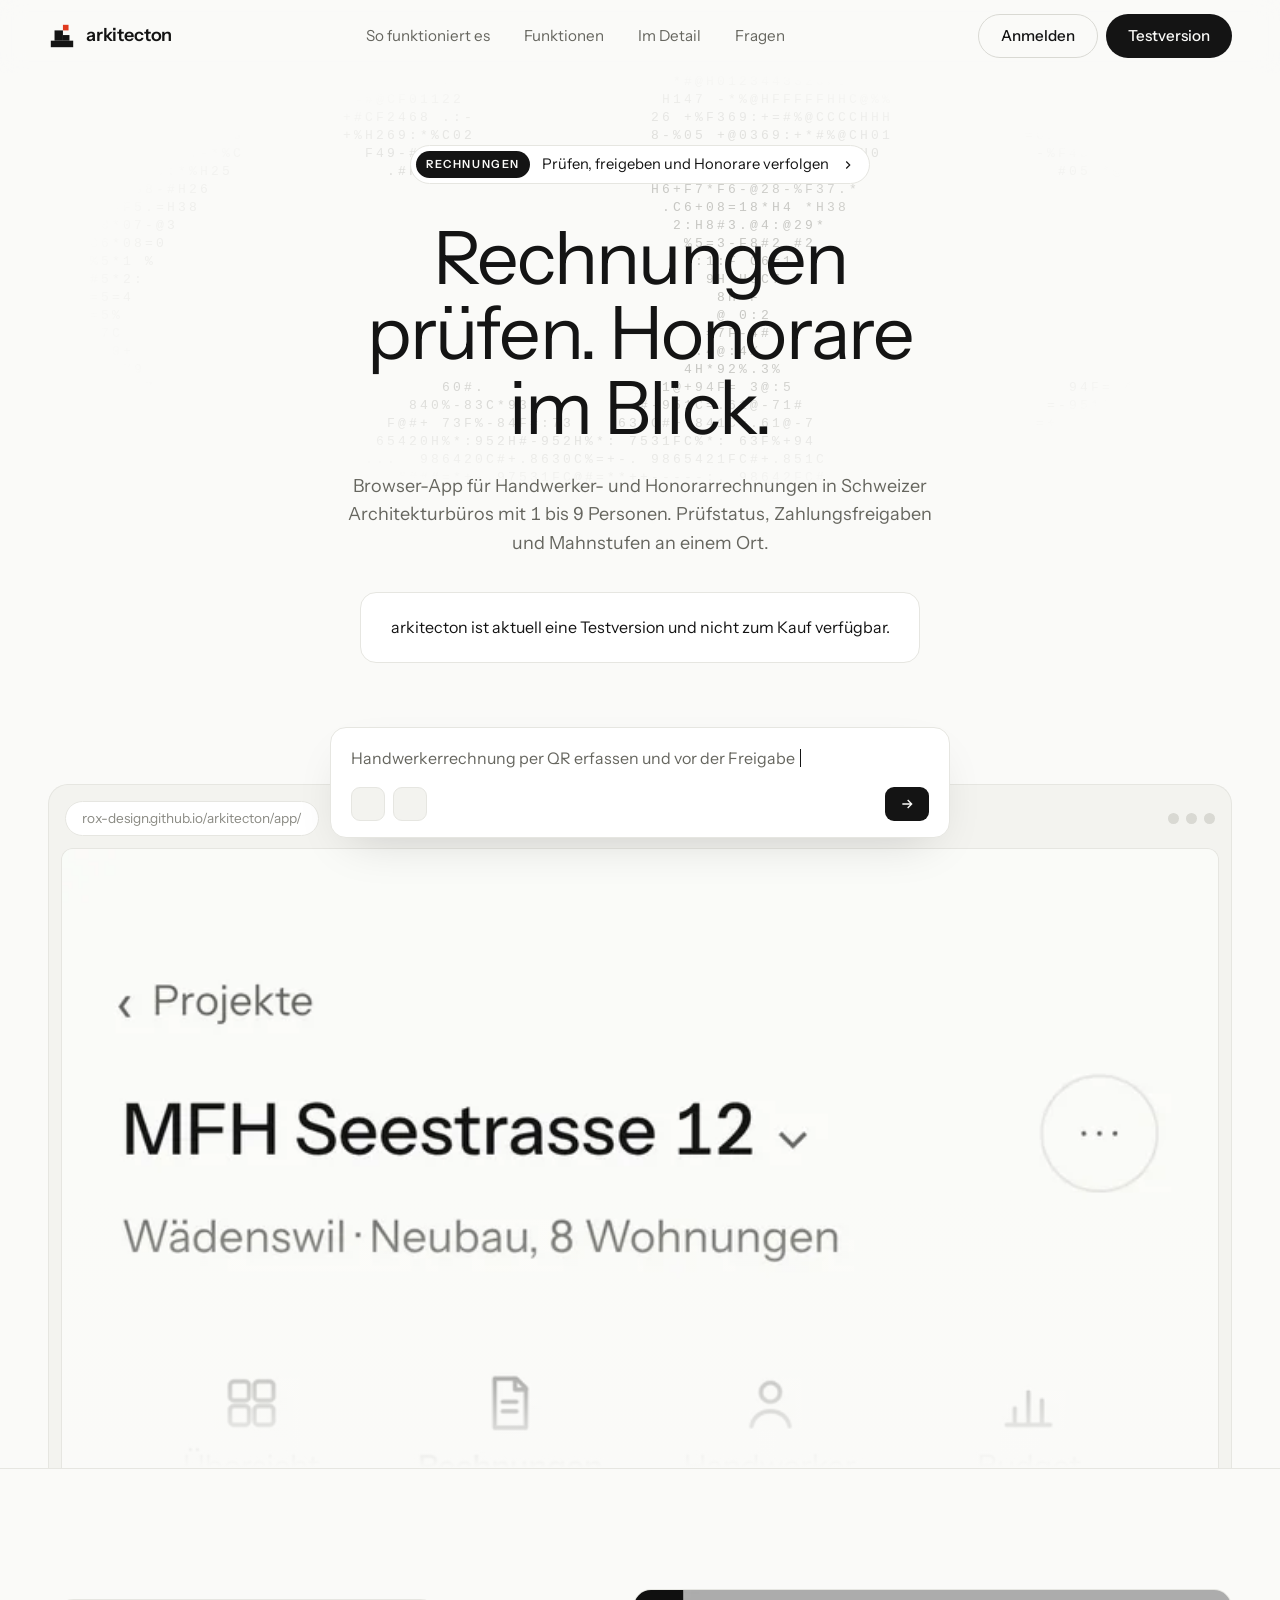
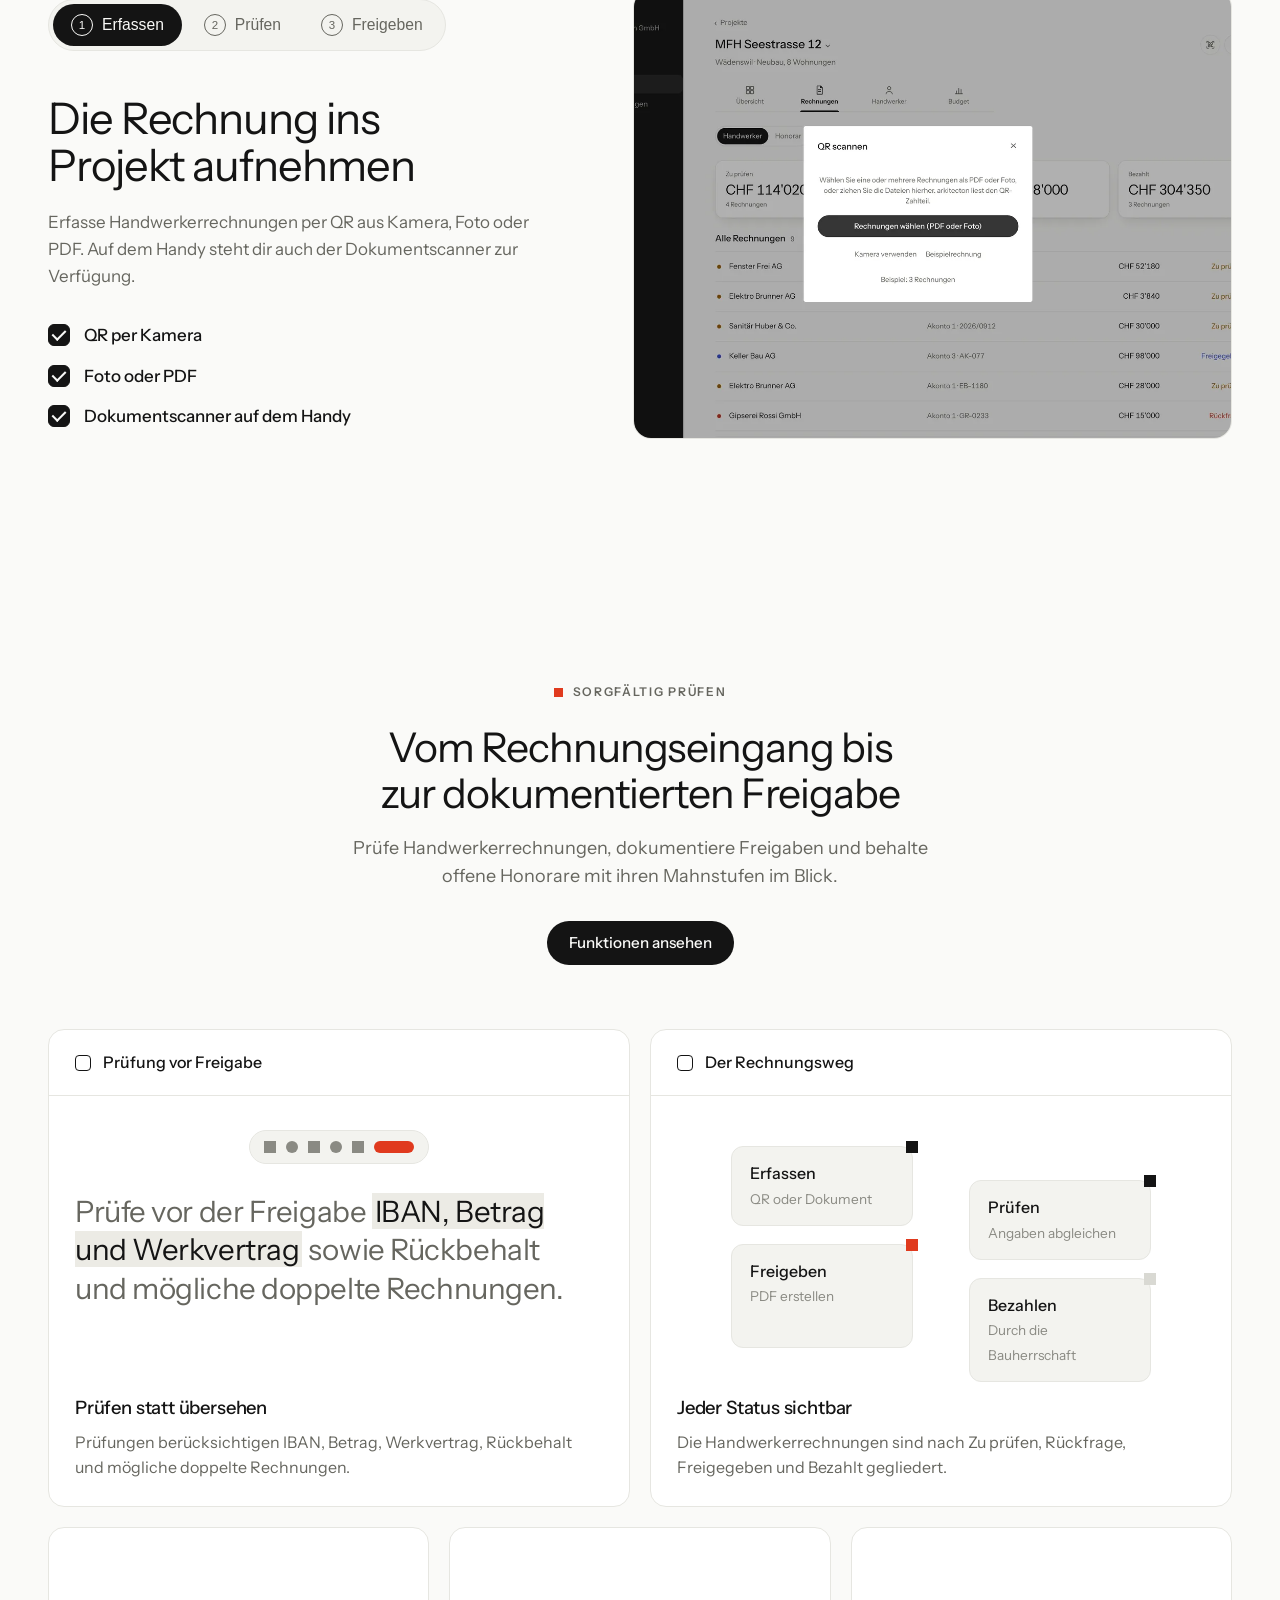
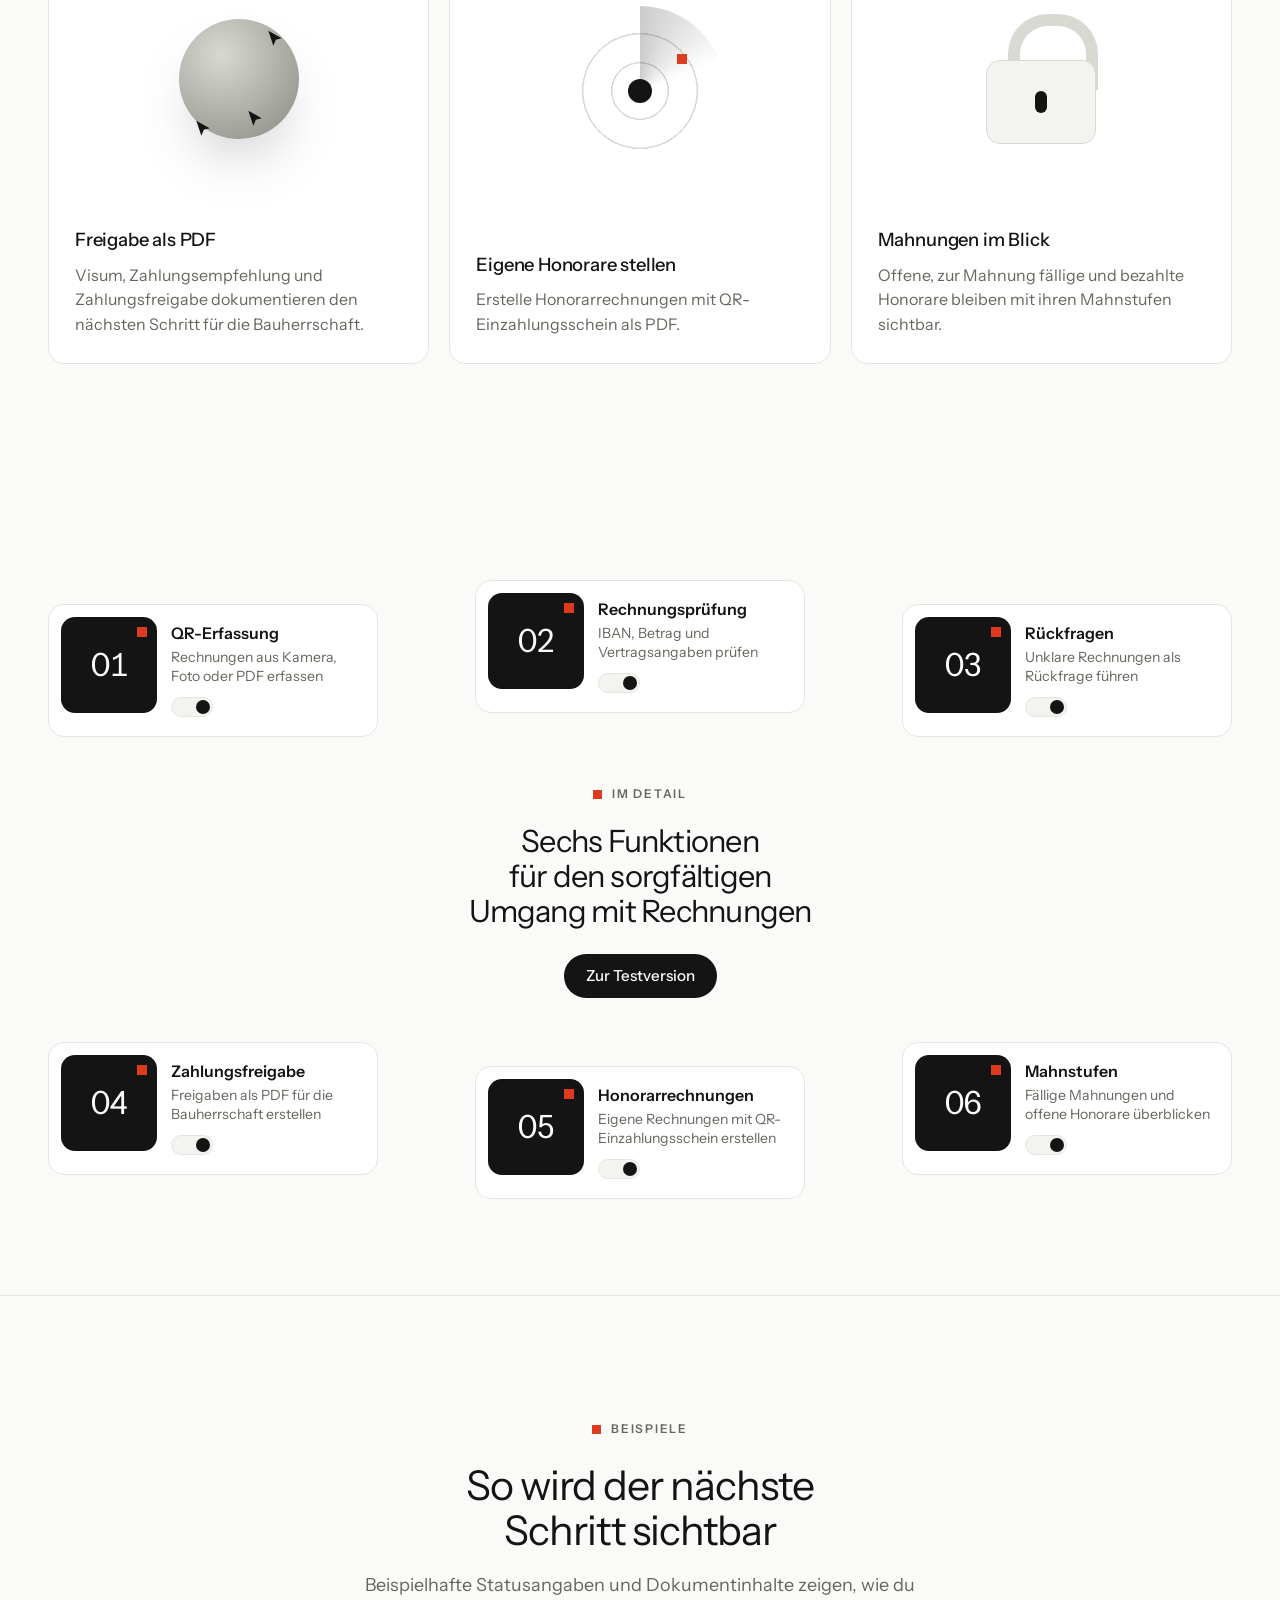
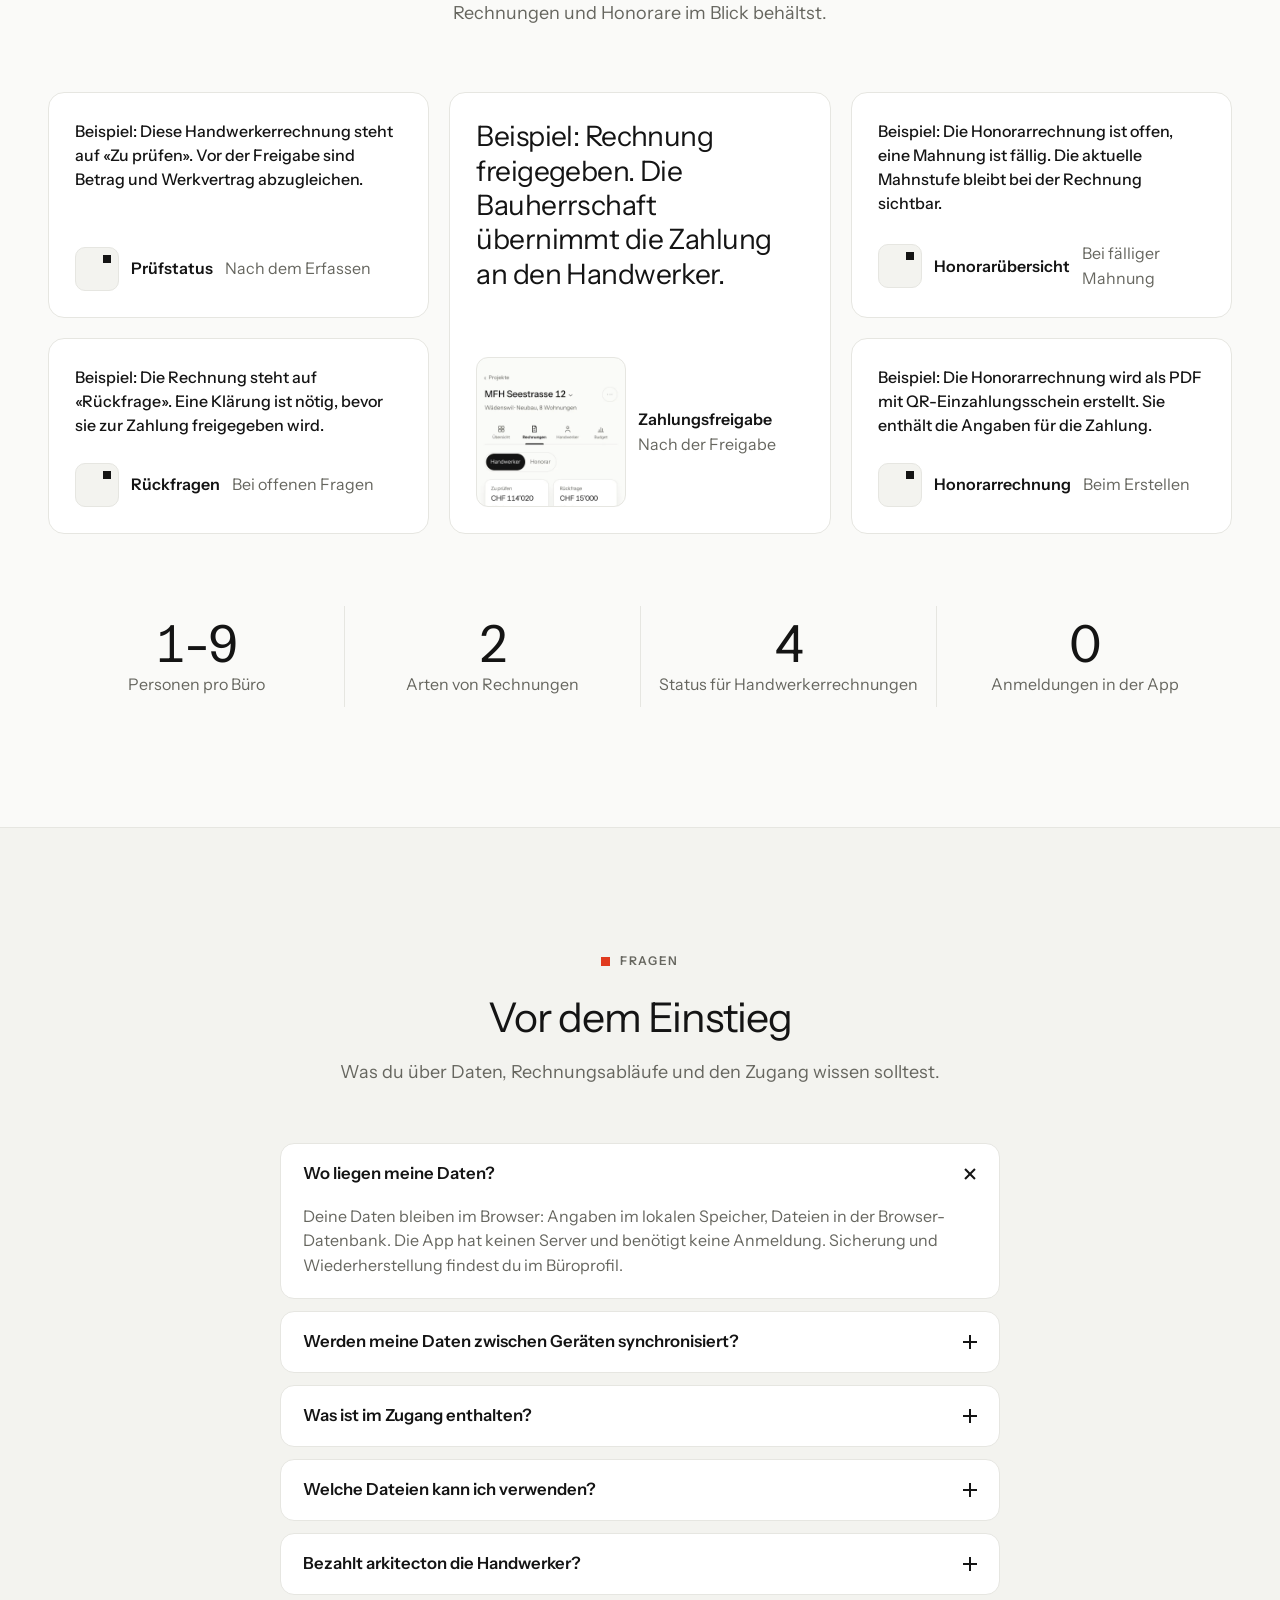
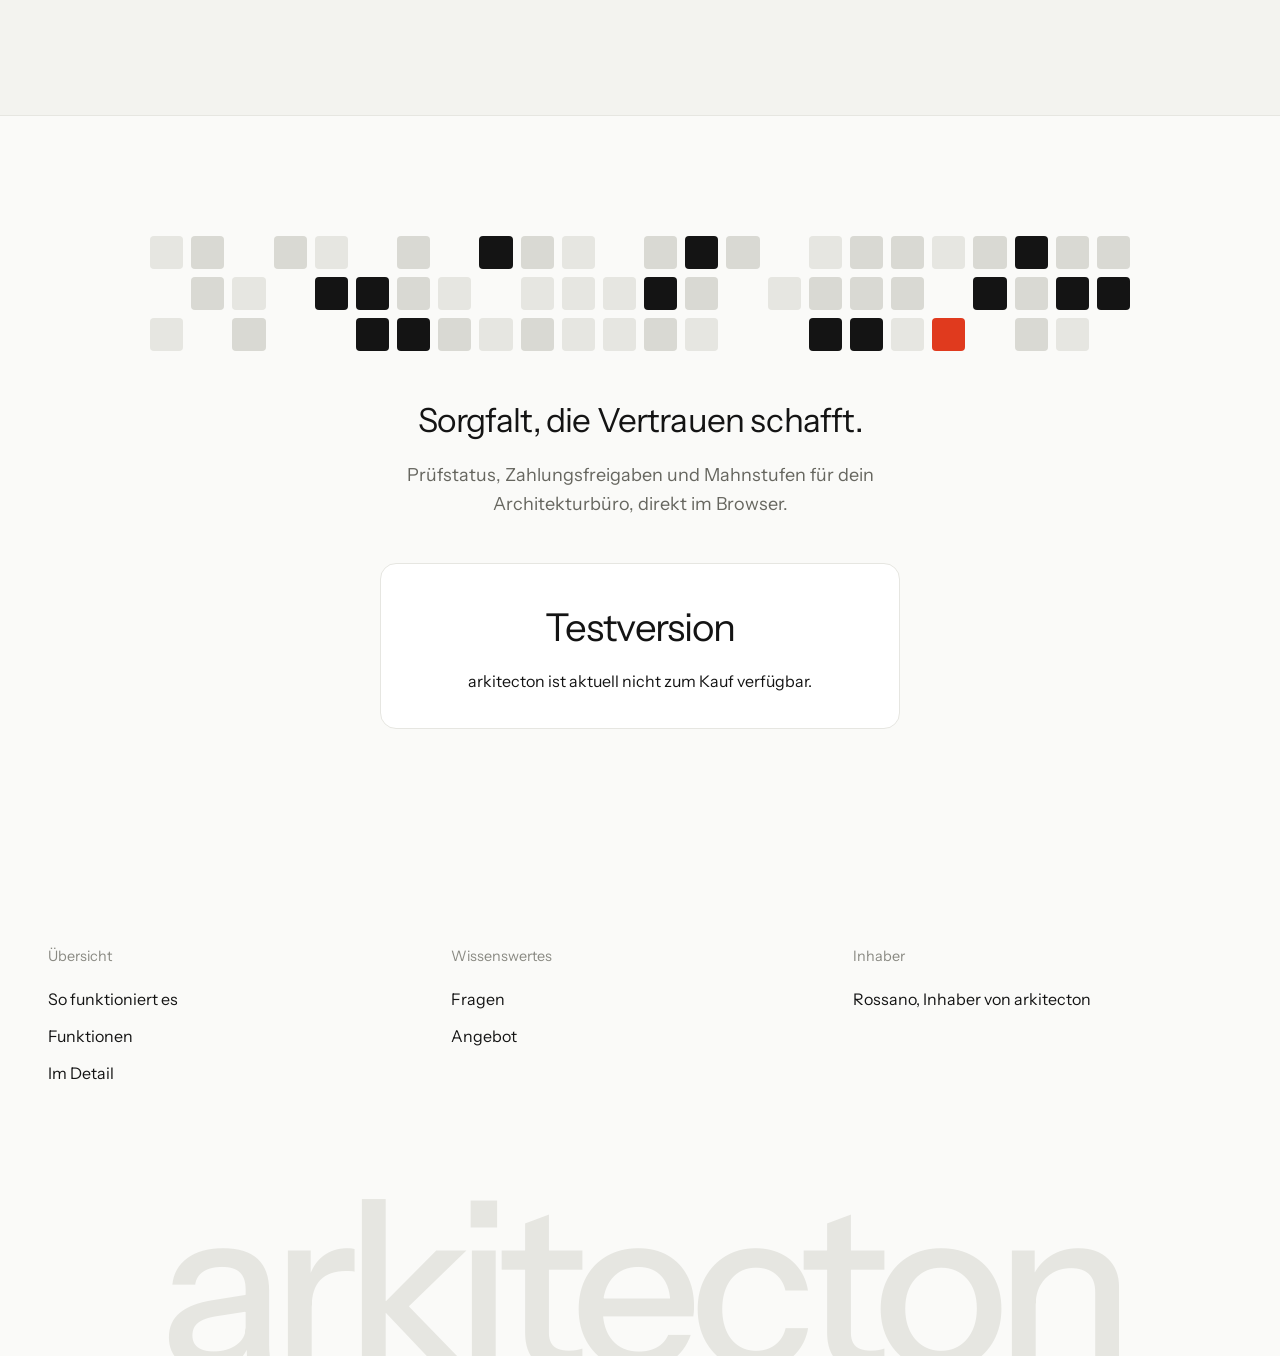
==== commit b166e302: "Landingpage: ganze Breite bis 1600 px, E-Mail von madethis entfernt (Frage «Wie erfahre ich…» ausgeb" ====
--- a/index.html
+++ b/index.html
@@ -24,7 +24,7 @@
 a{color:inherit}
 h1,h2,h3{margin:0;font-weight:400;letter-spacing:-.025em;text-wrap:balance}
 p{margin:0}
-.wrap{max-width:1200px;margin:0 auto;padding:0 32px}
+.wrap{max-width:1600px;margin:0 auto;padding:0 48px}
 :focus-visible{outline:2px solid var(--ink);outline-offset:3px;border-radius:6px}
 .btn{display:inline-flex;align-items:center;justify-content:center;min-height:44px;padding:0 22px;border-radius:999px;background:var(--ink);color:var(--bg);text-decoration:none;font-weight:500;font-size:.95rem;border:0;cursor:pointer;transition:transform .2s}
 .btn:hover{transform:translateY(-1px)}
@@ -245,10 +245,10 @@
     <a class="pill" href="#so"><b>RECHNUNGEN</b>Prüfen, freigeben und Honorare verfolgen<svg viewBox="0 0 24 24" fill="none" stroke="currentColor" stroke-width="2" aria-hidden="true"><path d="m9 6 6 6-6 6"/></svg></a>
     <h1>Rechnungen prüfen. Honorare im Blick.</h1>
     <p class="lead">Browser-App für Handwerker- und Honorarrechnungen in Schweizer Architekturbüros mit 1 bis 9 Personen. Prüfstatus, Zahlungsfreigaben und Mahnstufen an einem Ort.</p>
-    <div class="card note"><p>arkitecton ist aktuell eine Testversion und nicht zum Kauf verfügbar.</p><p>Du möchtest hören, wenn die App bereit ist? Schreib an <a href="mailto:team@arkitecton.madethis.app">team@arkitecton.madethis.app</a>.</p></div>
+    <div class="card note"><p>arkitecton ist aktuell eine Testversion und nicht zum Kauf verfügbar.</p></div>
     <div class="stage">
       <div class="card prompt" aria-hidden="true"><div class="tx" id="typed"></div><div class="row"><i class="sq"></i><i class="sq"></i><span class="go"><svg viewBox="0 0 24 24" fill="none" stroke-width="2"><path d="M5 12h14M13 6l6 6-6 6"/></svg></span></div></div>
-      <div class="browser"><div class="bar"><span class="url">rox-design.github.io/arkitecton/</span><span class="dots"><i></i><i></i><i></i></span></div>
+      <div class="browser"><div class="bar"><span class="url">rox-design.github.io/arkitecton/app/</span><span class="dots"><i></i><i></i><i></i></span></div>
         <div class="shot"><picture><source media="(max-width:600px) and (prefers-color-scheme:dark)" srcset="img/landing/phone-dark.webp"><source media="(max-width:600px)" srcset="img/landing/phone.webp"><source media="(prefers-color-scheme:dark)" srcset="img/landing/hero-dark.webp"><img src="img/landing/hero.webp" width="1800" height="1125" alt="arkitecton am Computer: Rechnungen eines Projekts mit den Kacheln Zu prüfen, Rückfrage, Freigegeben und Bezahlt"></picture></div></div>
     </div>
   </div>
@@ -316,7 +316,6 @@
     <details open><summary>Wo liegen meine Daten?<i aria-hidden="true"></i></summary><p class="a">Deine Daten bleiben im Browser: Angaben im lokalen Speicher, Dateien in der Browser-Datenbank. Die App hat keinen Server und benötigt keine Anmeldung. Sicherung und Wiederherstellung findest du im Büroprofil.</p></details>
     <details><summary>Werden meine Daten zwischen Geräten synchronisiert?<i aria-hidden="true"></i></summary><p class="a">Nein. Eine Synchronisierung zwischen Geräten ist noch nicht verfügbar. Die Daten liegen lokal im jeweiligen Browser.</p></details>
     <details><summary>Was ist im Zugang enthalten?<i aria-hidden="true"></i></summary><p class="a">Die Testversion enthält alle Funktionen: Rechnungen erfassen und prüfen, Rückfragen, Freigaben und Zahlungsfreigaben als PDF, Honorarrechnungen mit QR-Einzahlungsschein und Mahnstufen, Budget nach BKP und Ausschreibungen.</p></details>
-    <details><summary>Wie erfahre ich, wenn die App bereit ist?<i aria-hidden="true"></i></summary><p class="a">Schreib an team@arkitecton.madethis.app. Du erhältst eine Nachricht, sobald arkitecton verfügbar ist.</p></details>
     <details><summary>Welche Dateien kann ich verwenden?<i aria-hidden="true"></i></summary><p class="a">Rechnungen als PDF oder Foto mit Schweizer QR-Code, auf dem Handy auch direkt mit dem Dokumentscanner. Budget und Offerten kannst du als Excel einlesen und ausgeben.</p></details>
     <details><summary>Bezahlt arkitecton die Handwerker?<i aria-hidden="true"></i></summary><p class="a">Nein. Du prüfst und genehmigst die Rechnungen und erstellst die Zahlungsunterlagen. Die Bauherrschaft bezahlt die Handwerker.</p></details>
   </div>
@@ -326,7 +325,7 @@
   <div class="mosaic" id="mosaic" aria-hidden="true"></div>
   <h2>Sorgfalt, die Vertrauen schafft.</h2>
   <p class="lead">Prüfstatus, Zahlungsfreigaben und Mahnstufen für dein Architekturbüro, direkt im Browser.</p>
-  <div class="card cta reveal"><h3>Testversion</h3><p>arkitecton ist aktuell nicht zum Kauf verfügbar.</p><p>Du möchtest hören, wenn die App bereit ist? Schreib an <a href="mailto:team@arkitecton.madethis.app">team@arkitecton.madethis.app</a>.</p></div>
+  <div class="card cta reveal"><h3>Testversion</h3><p>arkitecton ist aktuell nicht zum Kauf verfügbar.</p></div>
 </div></section>
 </main>
 
@@ -334,7 +333,7 @@
   <div class="cols">
     <div><h4>Übersicht</h4><a href="#so">So funktioniert es</a><a href="#funktionen">Funktionen</a><a href="#detail">Im Detail</a></div>
     <div><h4>Wissenswertes</h4><a href="#fragen">Fragen</a><a href="#testversion">Angebot</a></div>
-    <div><h4>Inhaber</h4><a href="mailto:team@arkitecton.madethis.app">team@arkitecton.madethis.app</a><span>Rossano, Inhaber von arkitecton</span></div>
+    <div><h4>Inhaber</h4><span>Rossano, Inhaber von arkitecton</span></div>
   </div>
   <div class="word" aria-hidden="true">arkitecton</div>
 </div></footer>
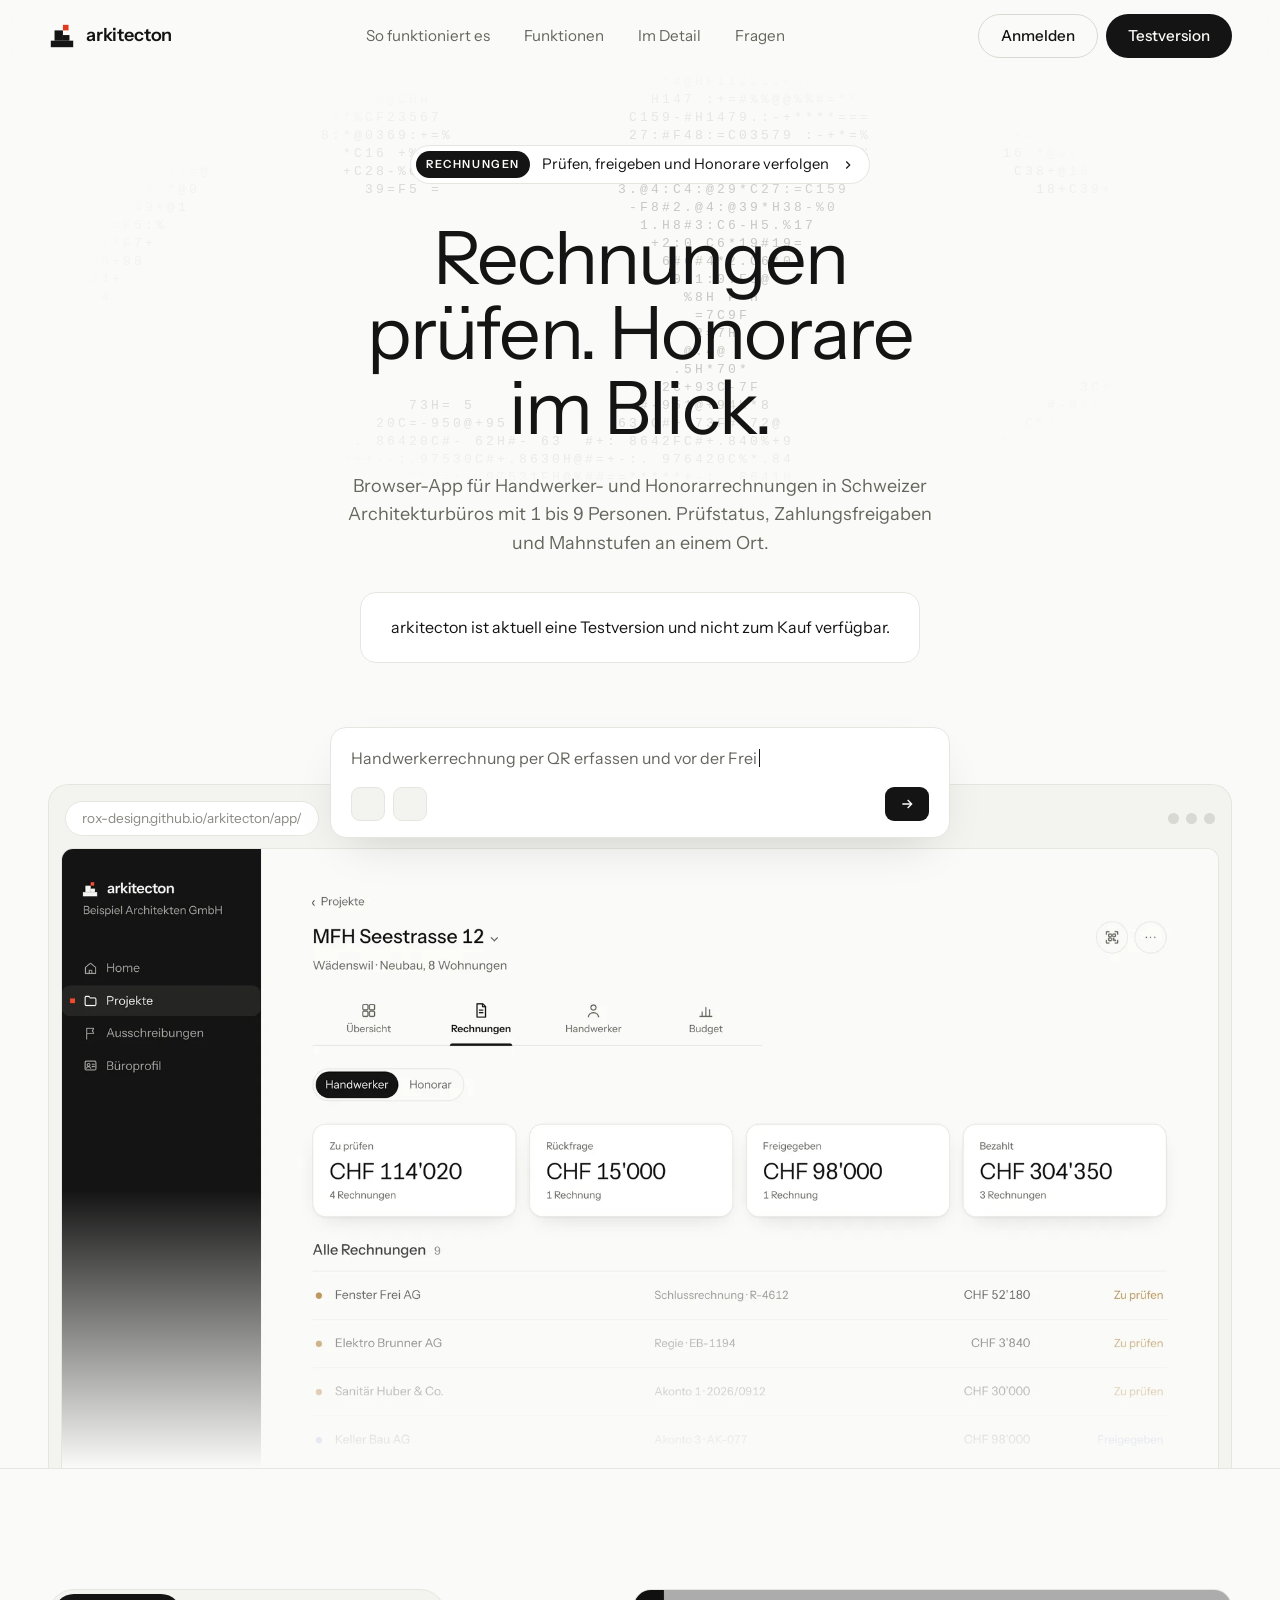
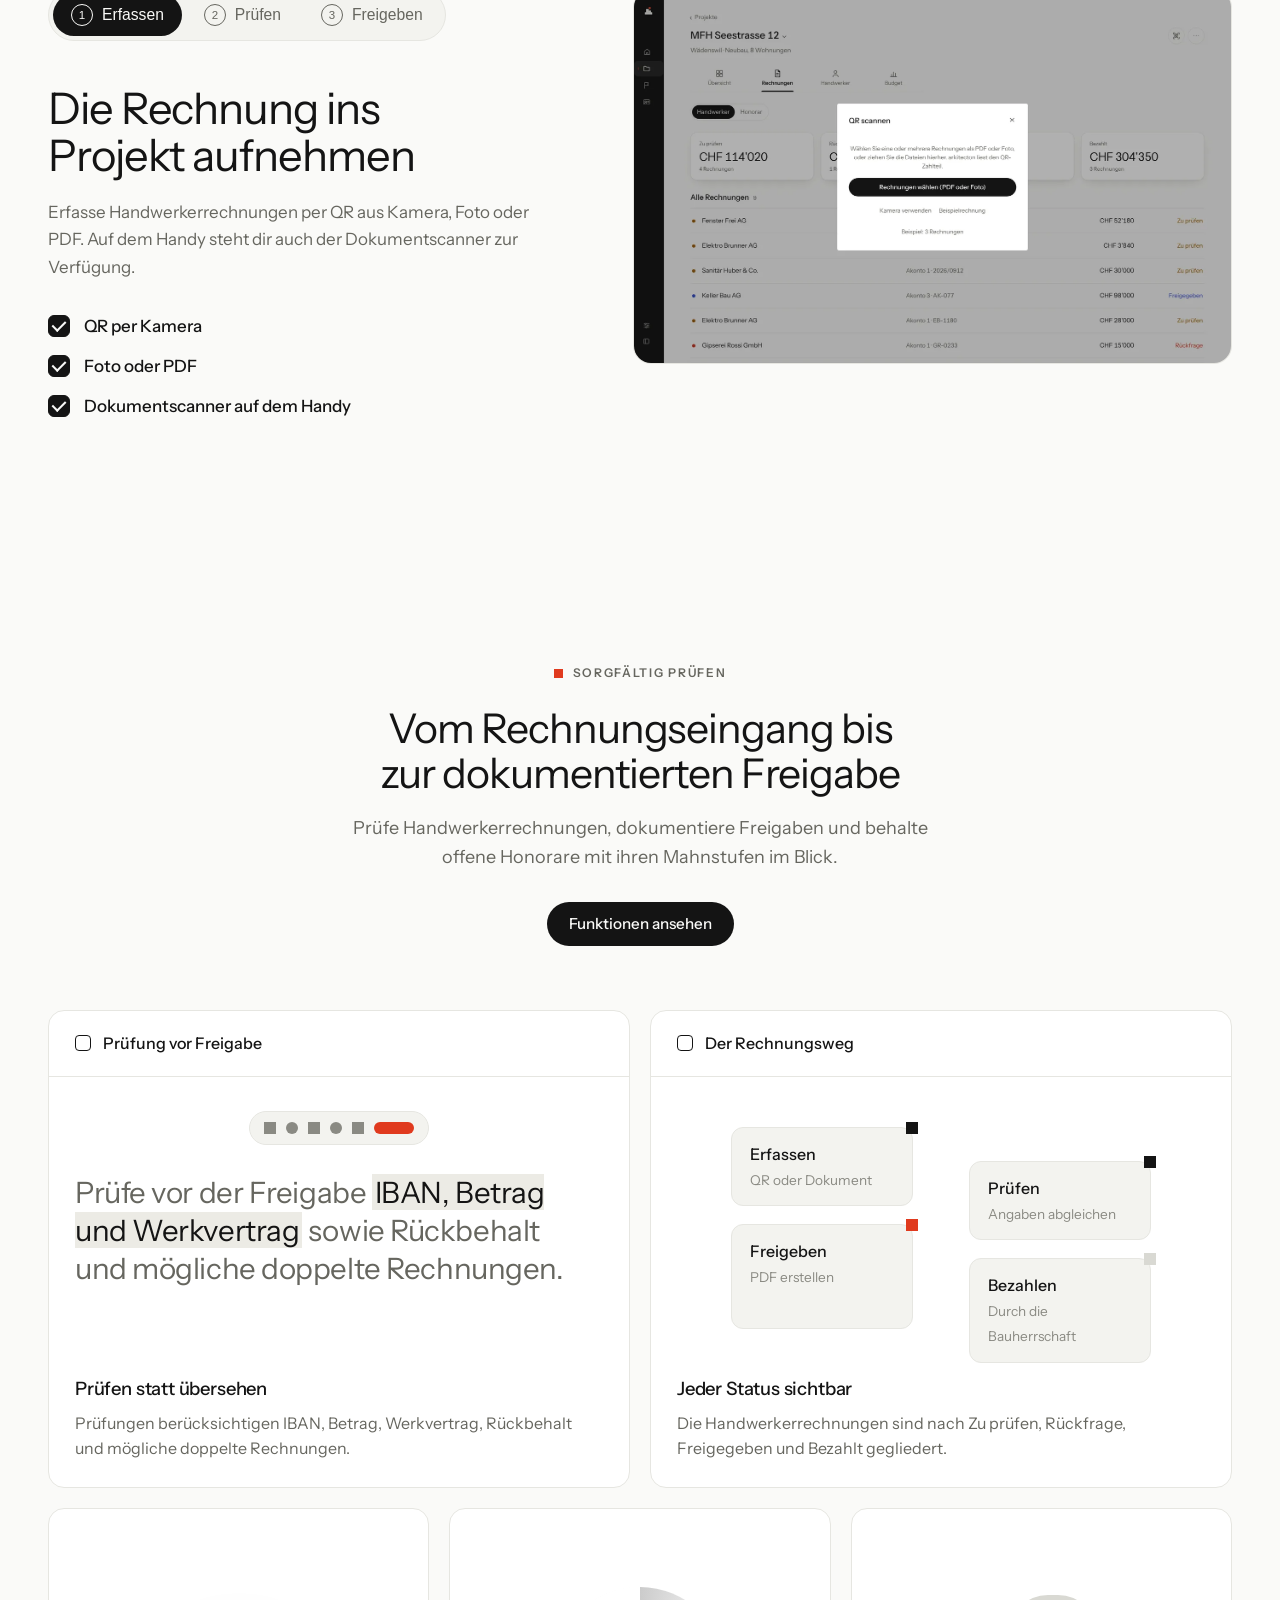
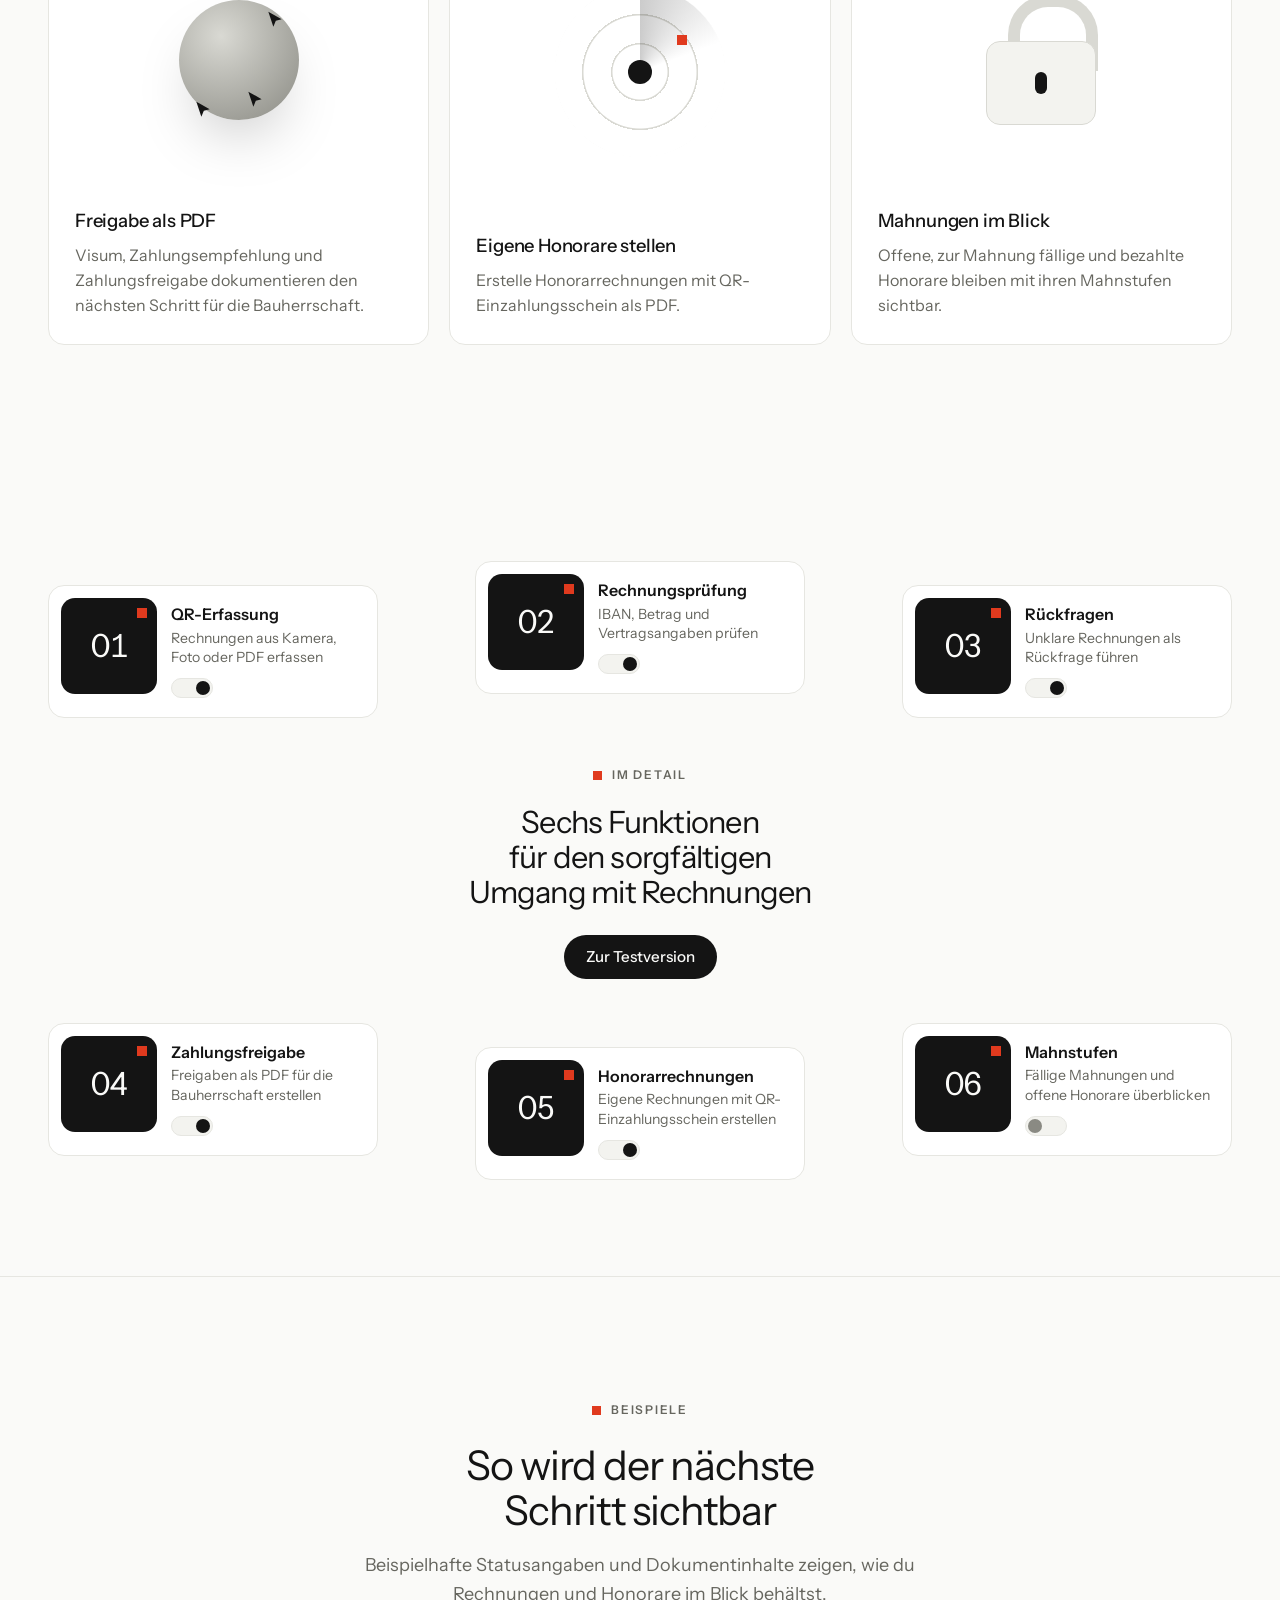
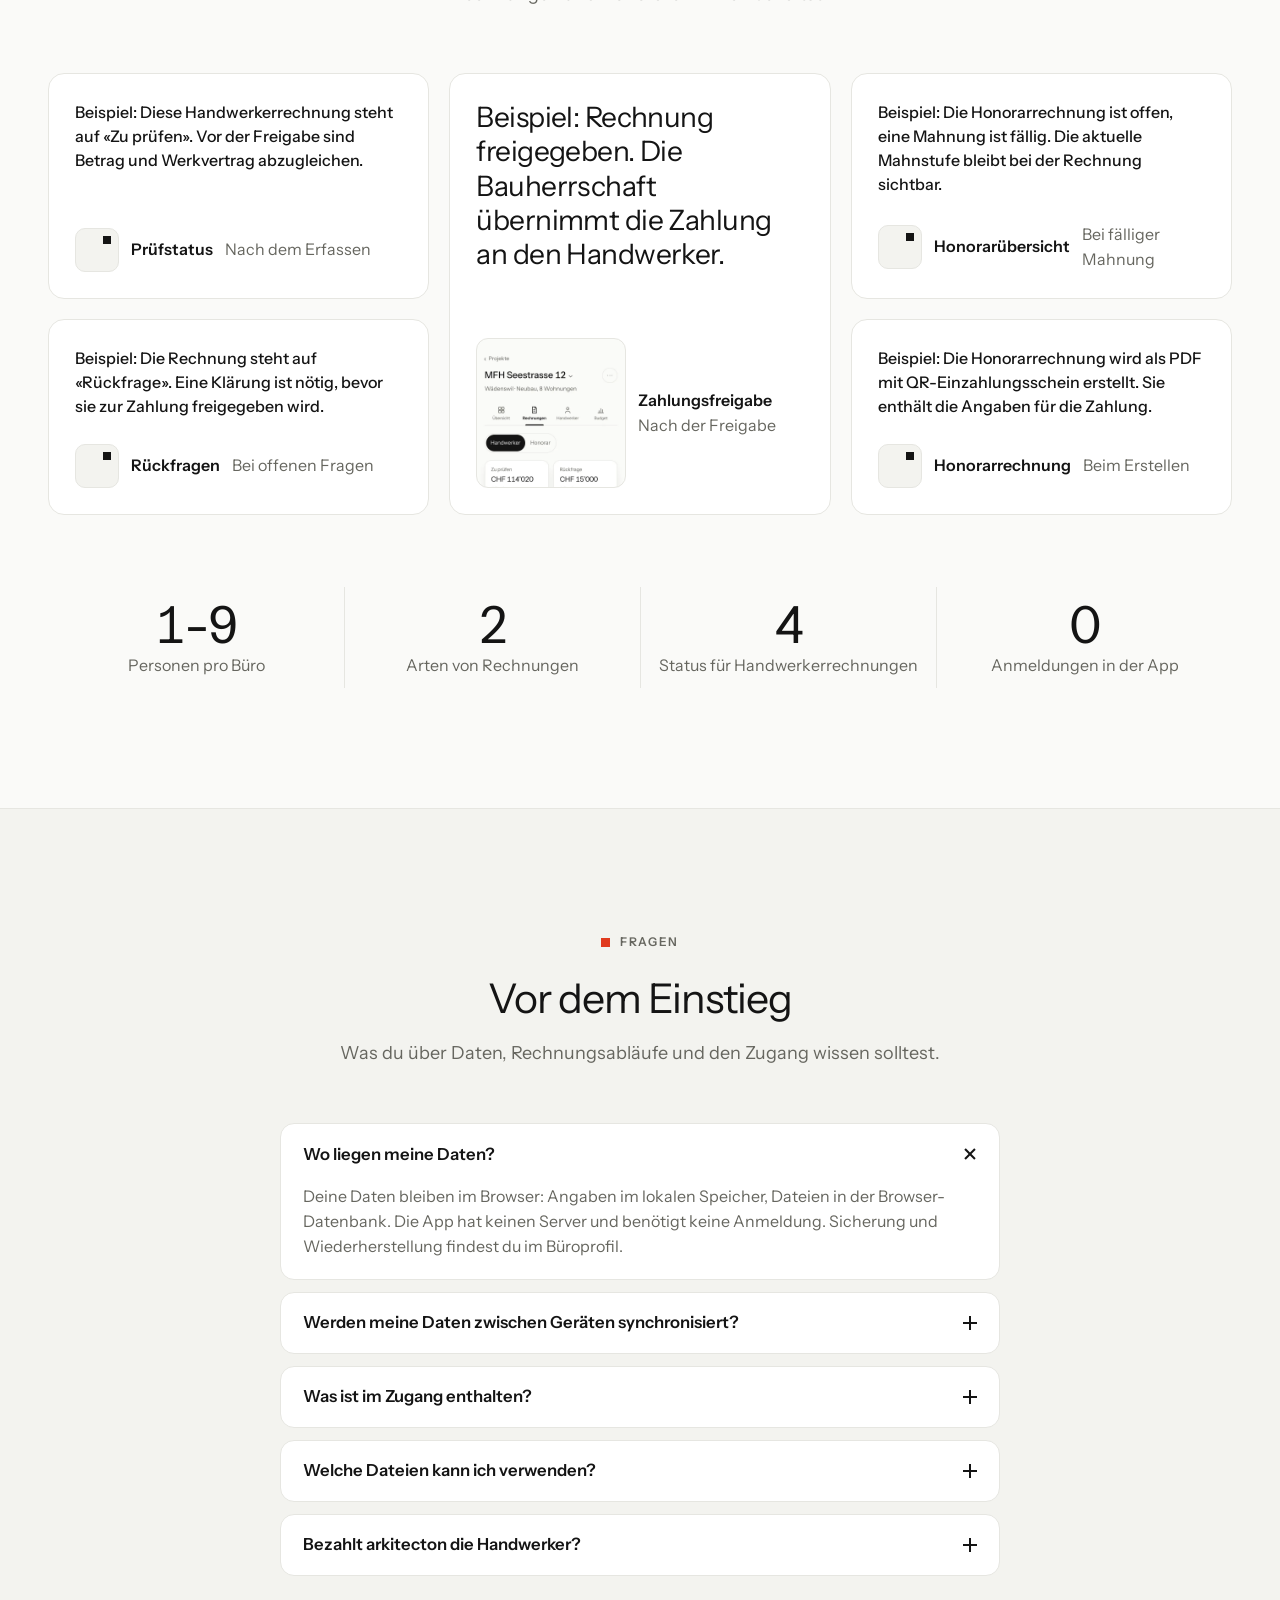
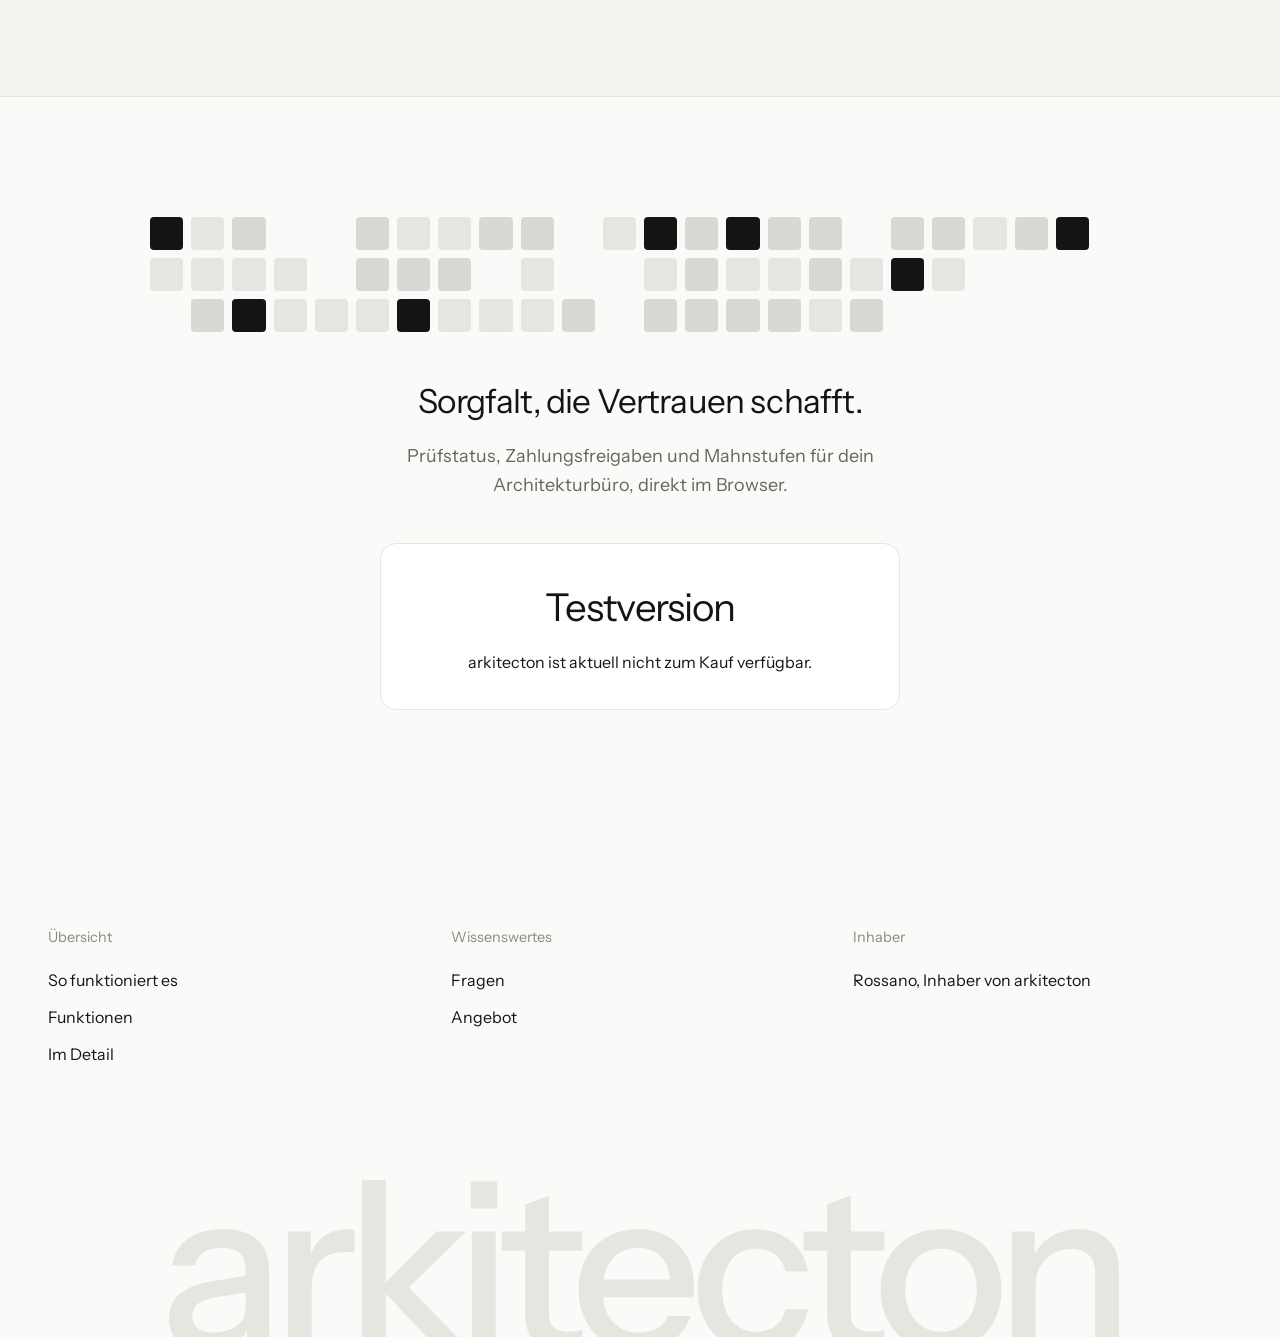
==== commit a7048360: "Landingpage: Bilder zu Erfassen, Prüfen, Freigeben mit eingeklappter Leiste und ganz sichtbar (16:10" ====
--- a/index.html
+++ b/index.html
@@ -79,7 +79,7 @@
 .rule{border-top:1px solid var(--line)}
 
 /* So funktioniert es */
-.how{display:grid;grid-template-columns:1fr 1.15fr;gap:64px;align-items:center}
+.how{display:grid;grid-template-columns:1fr 1.15fr;gap:64px;align-items:start}
 .tabs{display:inline-flex;gap:4px;padding:4px;border-radius:999px;background:var(--soft);border:1px solid var(--line)}
 .tabs button{display:flex;align-items:center;gap:9px;min-height:42px;padding:0 18px;border:0;border-radius:999px;background:none;color:var(--muted);font-size:.98rem;cursor:pointer;transition:background .25s,color .25s}
 .tabs button span{width:22px;height:22px;border:1px solid currentColor;border-radius:50%;display:grid;place-items:center;font-size:.72rem}
@@ -93,8 +93,8 @@
 .checks li.on i::after{content:"";position:absolute;left:6px;top:2px;width:6px;height:11px;border:solid var(--bg);border-width:0 2px 2px 0;transform:rotate(45deg)}
 .panel{transition:opacity .35s}
 .panel.fade{opacity:0}
-.photo{position:relative;border-radius:18px;overflow:hidden;border:1px solid var(--line);background:var(--soft);aspect-ratio:4/3}
-.photo img{position:absolute;inset:0;width:100%;height:100%;object-fit:cover;object-position:62% top;transition:opacity .45s}
+.photo{position:relative;border-radius:18px;overflow:hidden;border:1px solid var(--line);background:var(--soft);aspect-ratio:16/10}
+.photo img{position:absolute;inset:0;width:100%;height:100%;object-fit:cover;object-position:left top;transition:opacity .45s}
 .photo img.hide{opacity:0}
 
 /* Sorgfältig prüfen */
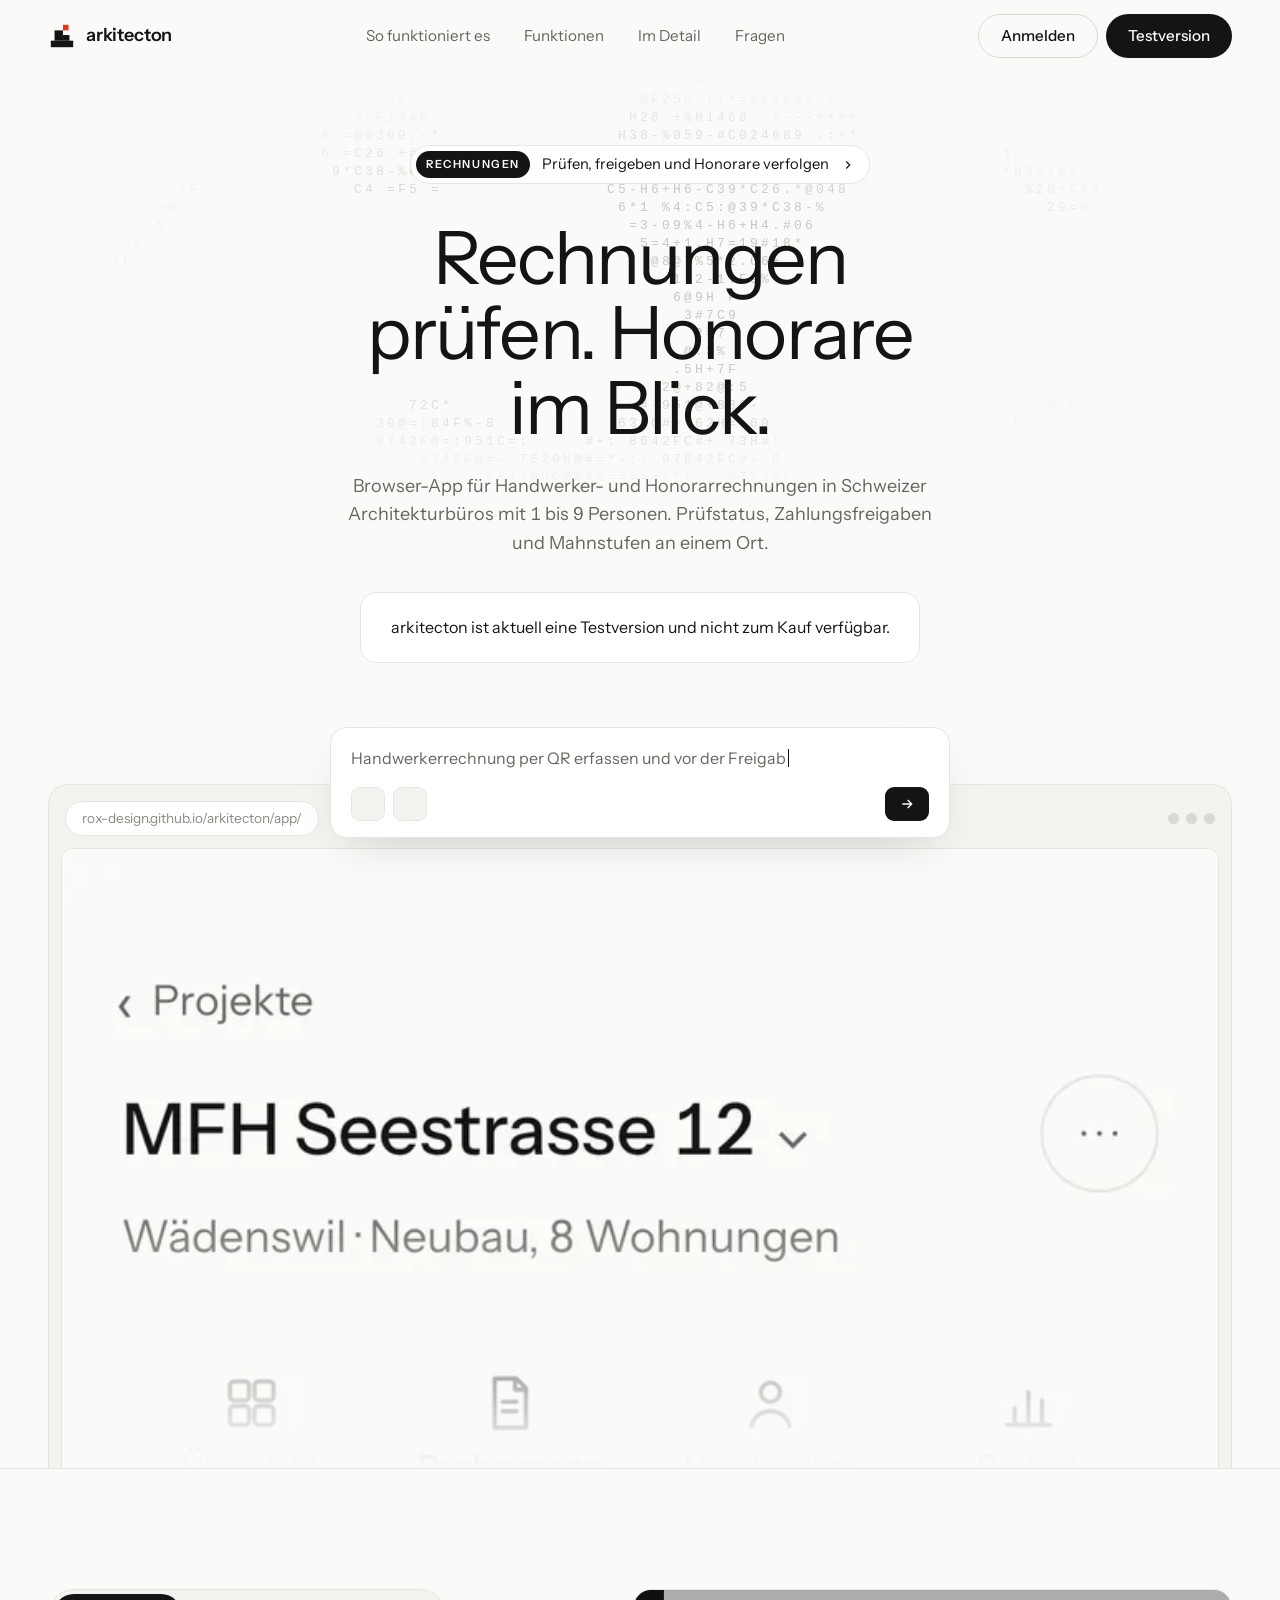
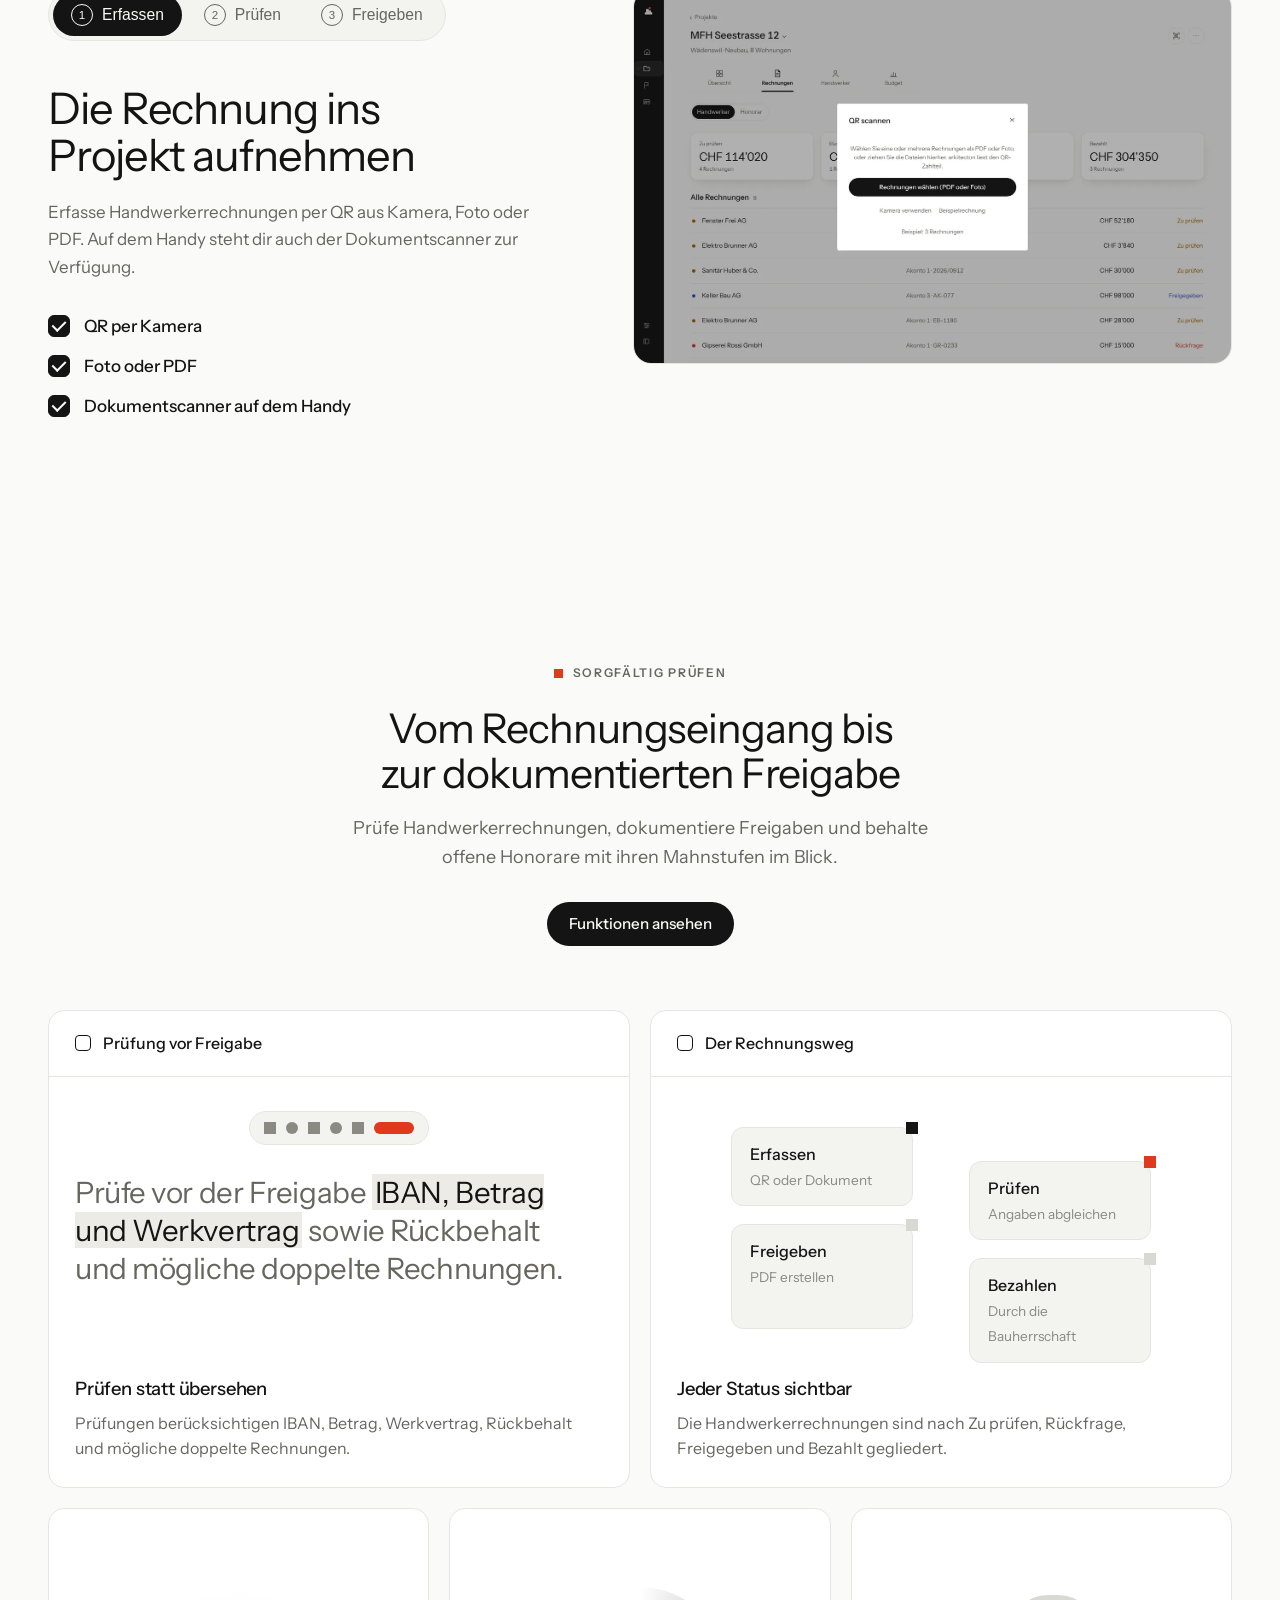
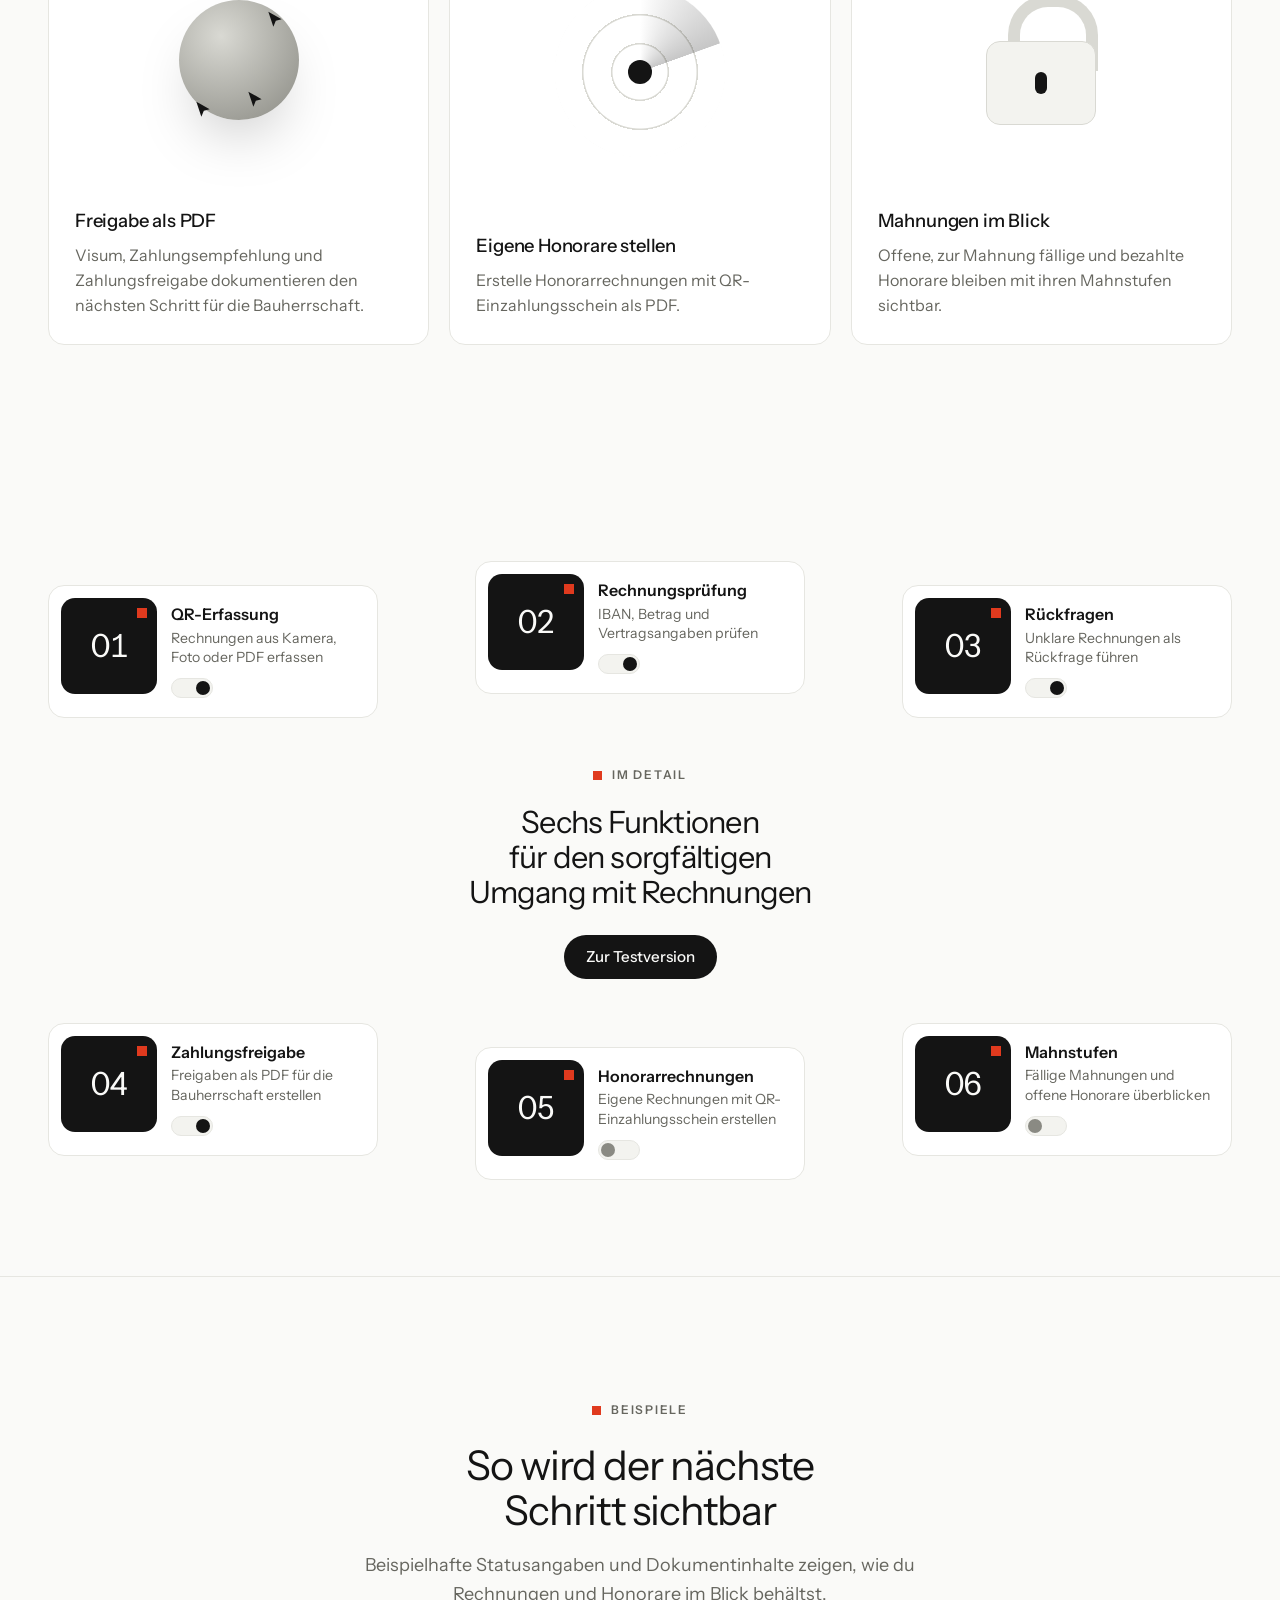
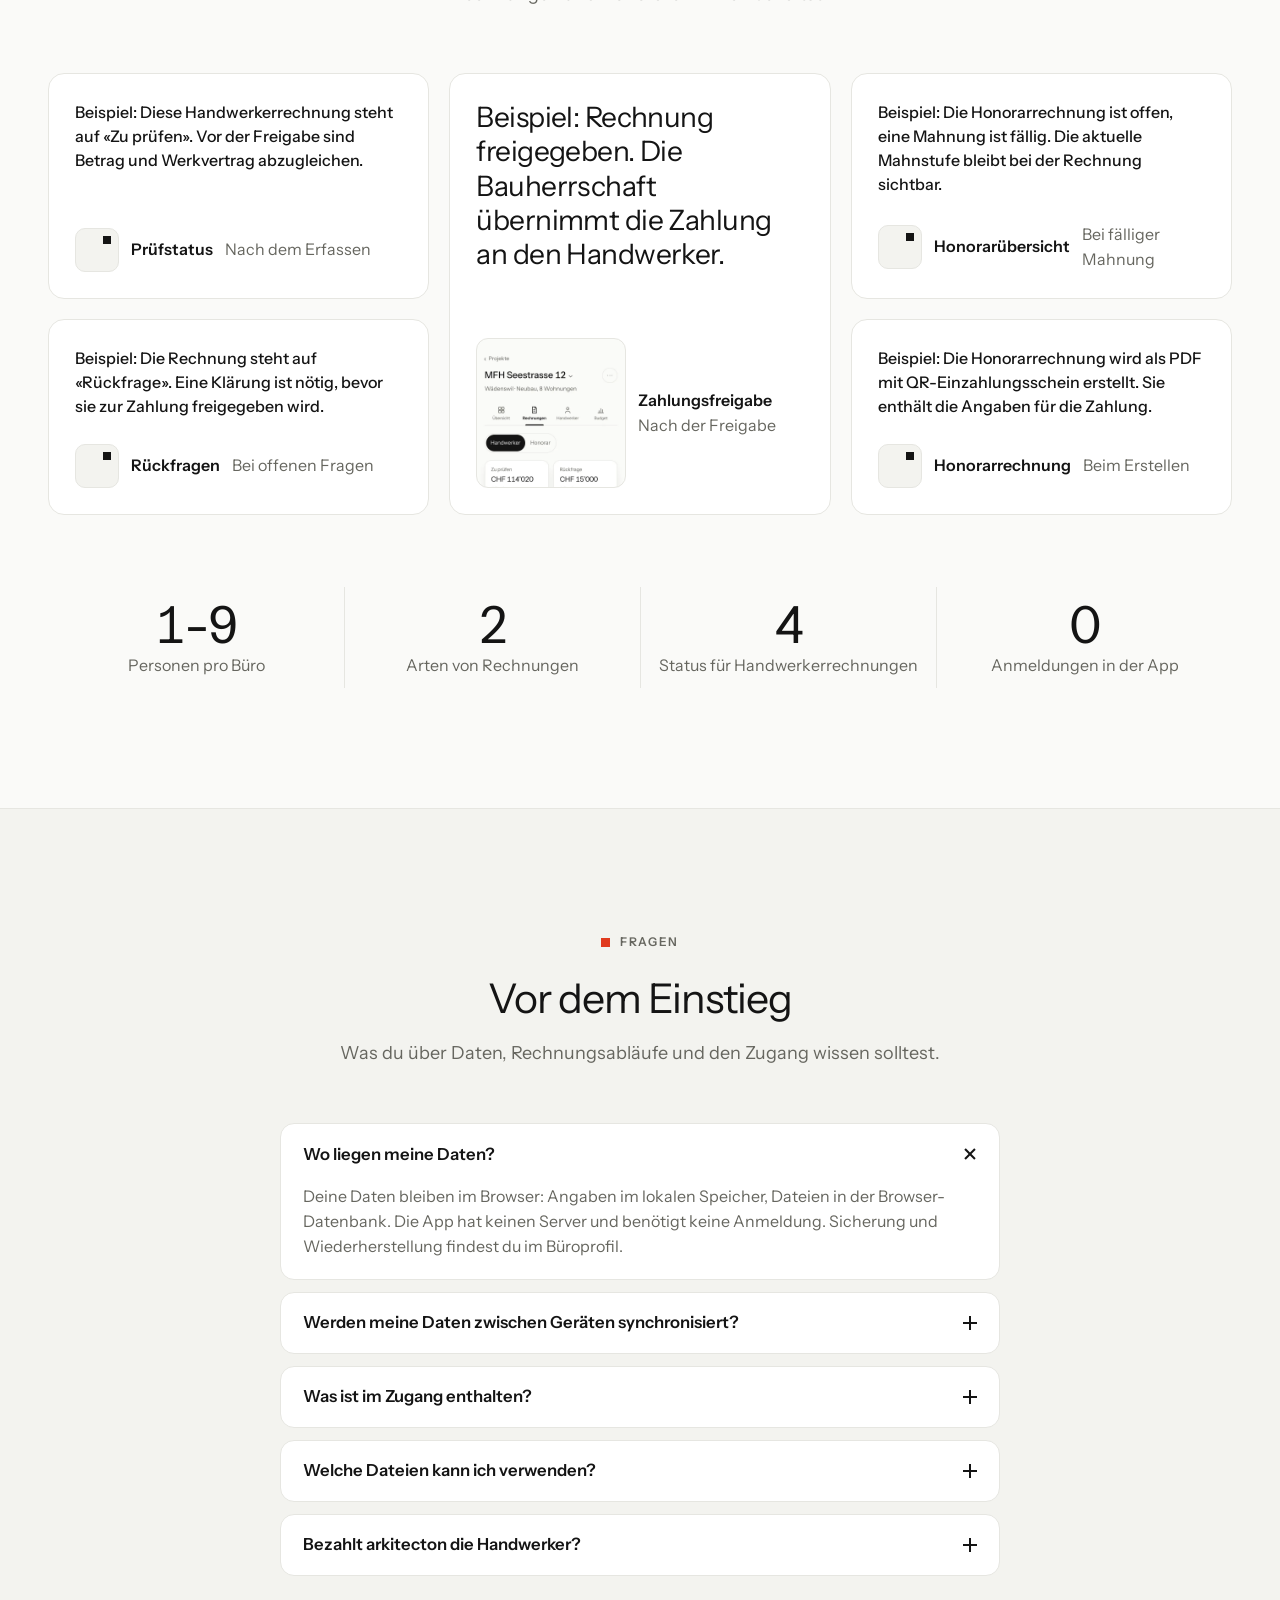
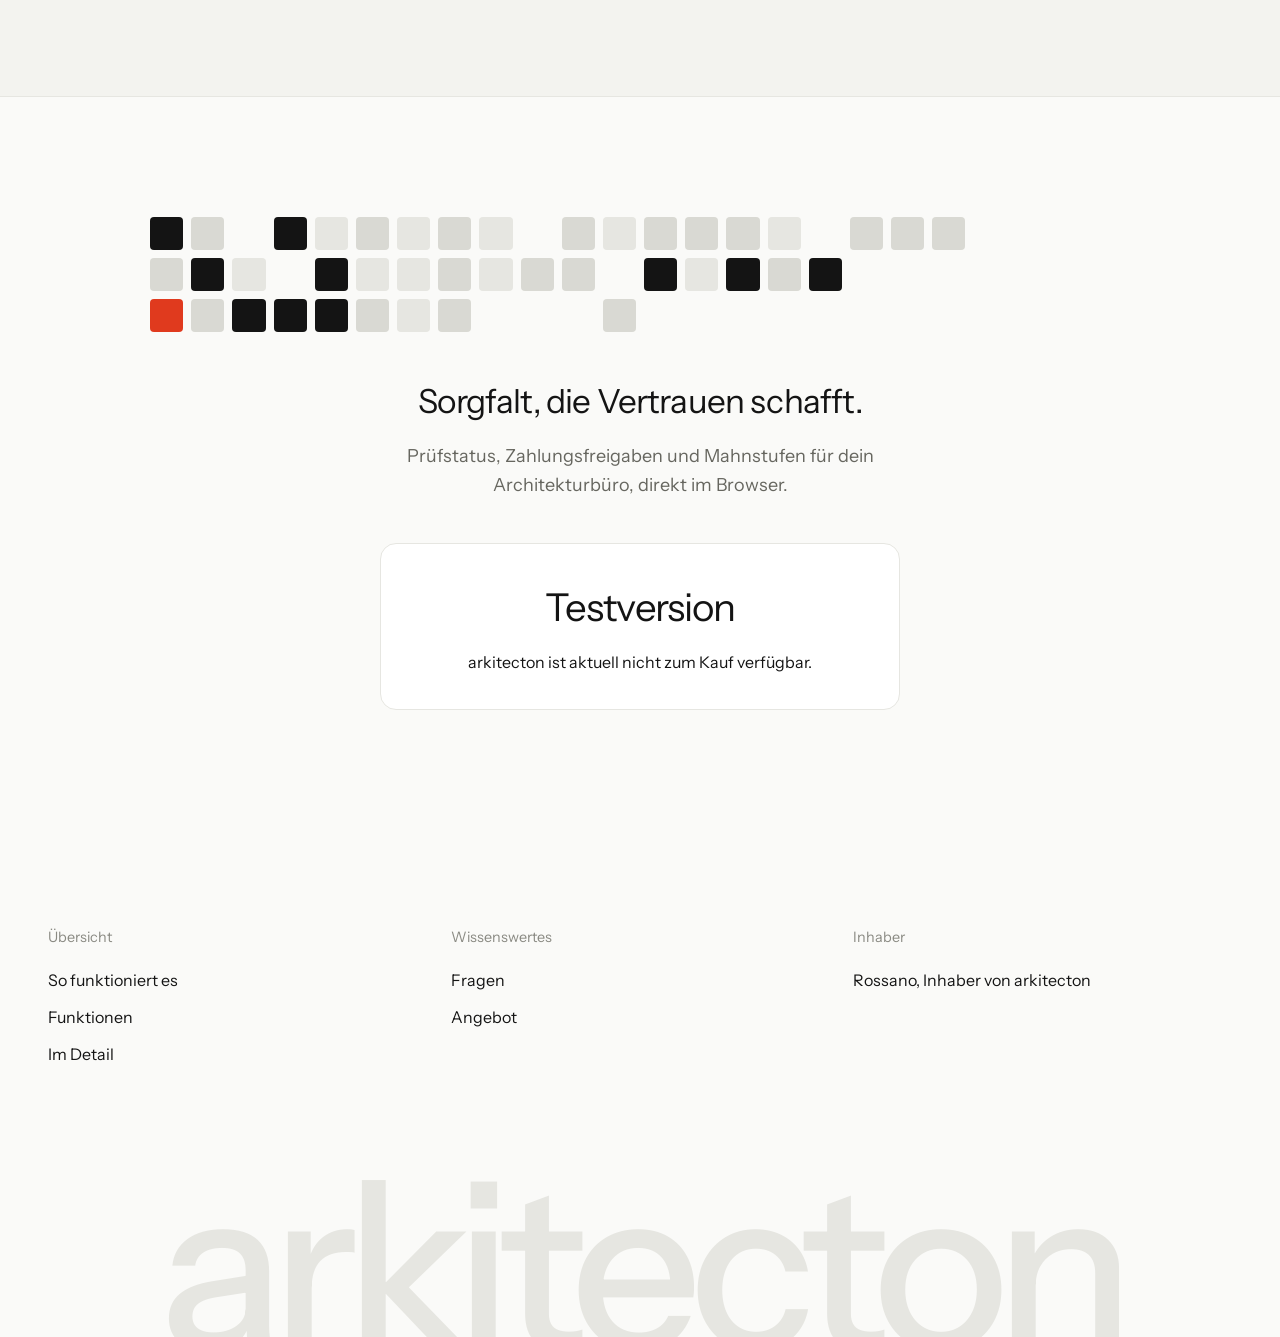
==== commit 0f32db35: "Landingpage: rotes Quadrat im Radar leuchtet nur auf, wenn der Strahl darüber fährt, und verblasst d" ====
--- a/index.html
+++ b/index.html
@@ -132,9 +132,11 @@
 .c1{left:58%;top:30%}.c2{left:36%;top:66%;animation-delay:1s}.c3{left:52%;top:62%;animation-delay:2s}
 @keyframes cur{0%,100%{transform:translate(0,0)}50%{transform:translate(-10px,-8px)}}
 .radar{width:170px;height:170px;border-radius:50%;position:relative;background:repeating-radial-gradient(circle,transparent 0 27px,var(--line2) 28px 29px)}
-.radar::before{content:"";position:absolute;inset:0;border-radius:50%;background:conic-gradient(from 0deg,color-mix(in srgb,var(--ink) 22%,transparent),transparent 70deg);animation:spin 4s linear infinite}
+.radar::before{content:"";position:absolute;inset:0;border-radius:50%;background:conic-gradient(from 0deg,transparent 0deg,color-mix(in srgb,var(--ink) 24%,transparent) 70deg,transparent 70.5deg);animation:spin 4s linear infinite}
 .radar::after{content:"";position:absolute;left:50%;top:50%;width:24px;height:24px;margin:-12px;border-radius:50%;background:var(--ink)}
-.radar i{position:absolute;width:10px;height:10px;background:var(--mark);left:72%;top:28%;animation:pulse 2s infinite}
+/* the red square lights up only when the leading edge of the beam passes over it (at about 53 degrees), then fades */
+.radar i{position:absolute;width:10px;height:10px;background:var(--mark);left:72%;top:28%;opacity:0;animation:blip 4s linear -.19s infinite}
+@keyframes blip{0%{opacity:1;transform:scale(1.2)}8%{opacity:1;transform:scale(1)}40%{opacity:0}100%{opacity:0}}
 @keyframes spin{to{transform:rotate(360deg)}}
 .lock{position:relative;width:110px;height:130px}
 .lock::before{content:"";position:absolute;left:22px;top:0;width:66px;height:64px;border:12px solid var(--line2);border-bottom:0;border-radius:40px 40px 0 0;animation:shackle 3.2s ease-in-out infinite}
@@ -228,7 +230,7 @@
 }
 @media (max-width:480px){.hd{gap:10px}.acts{gap:6px}.acts .btn{padding:0 14px;font-size:.88rem}}
 @media (max-width:380px){.logo .lw{display:none}}
-@media (prefers-reduced-motion:reduce){*,*::before,*::after{animation:none!important;transition:none!important}.reveal,.mosaic i{opacity:1;transform:none}}
+@media (prefers-reduced-motion:reduce){*,*::before,*::after{animation:none!important;transition:none!important}.reveal,.mosaic i,.radar i{opacity:1;transform:none}}
 </style>
 </head>
 <body>
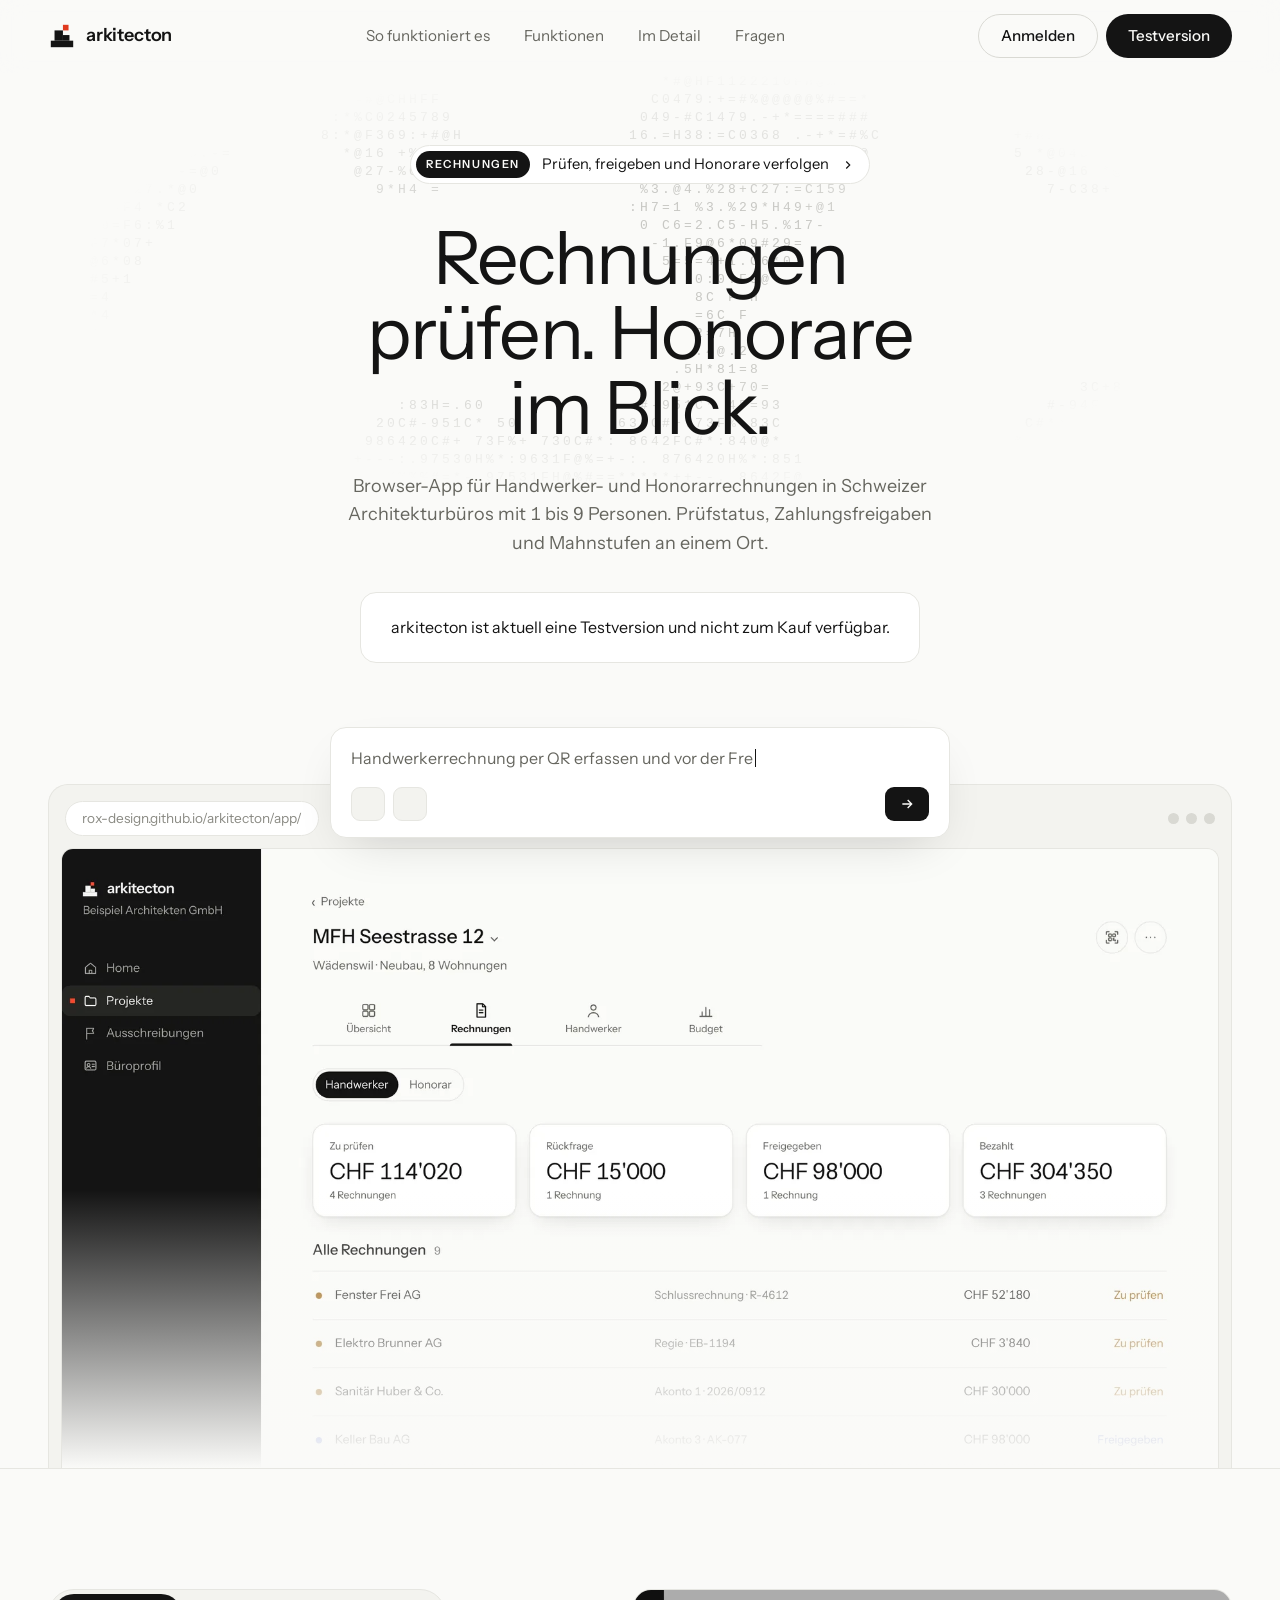
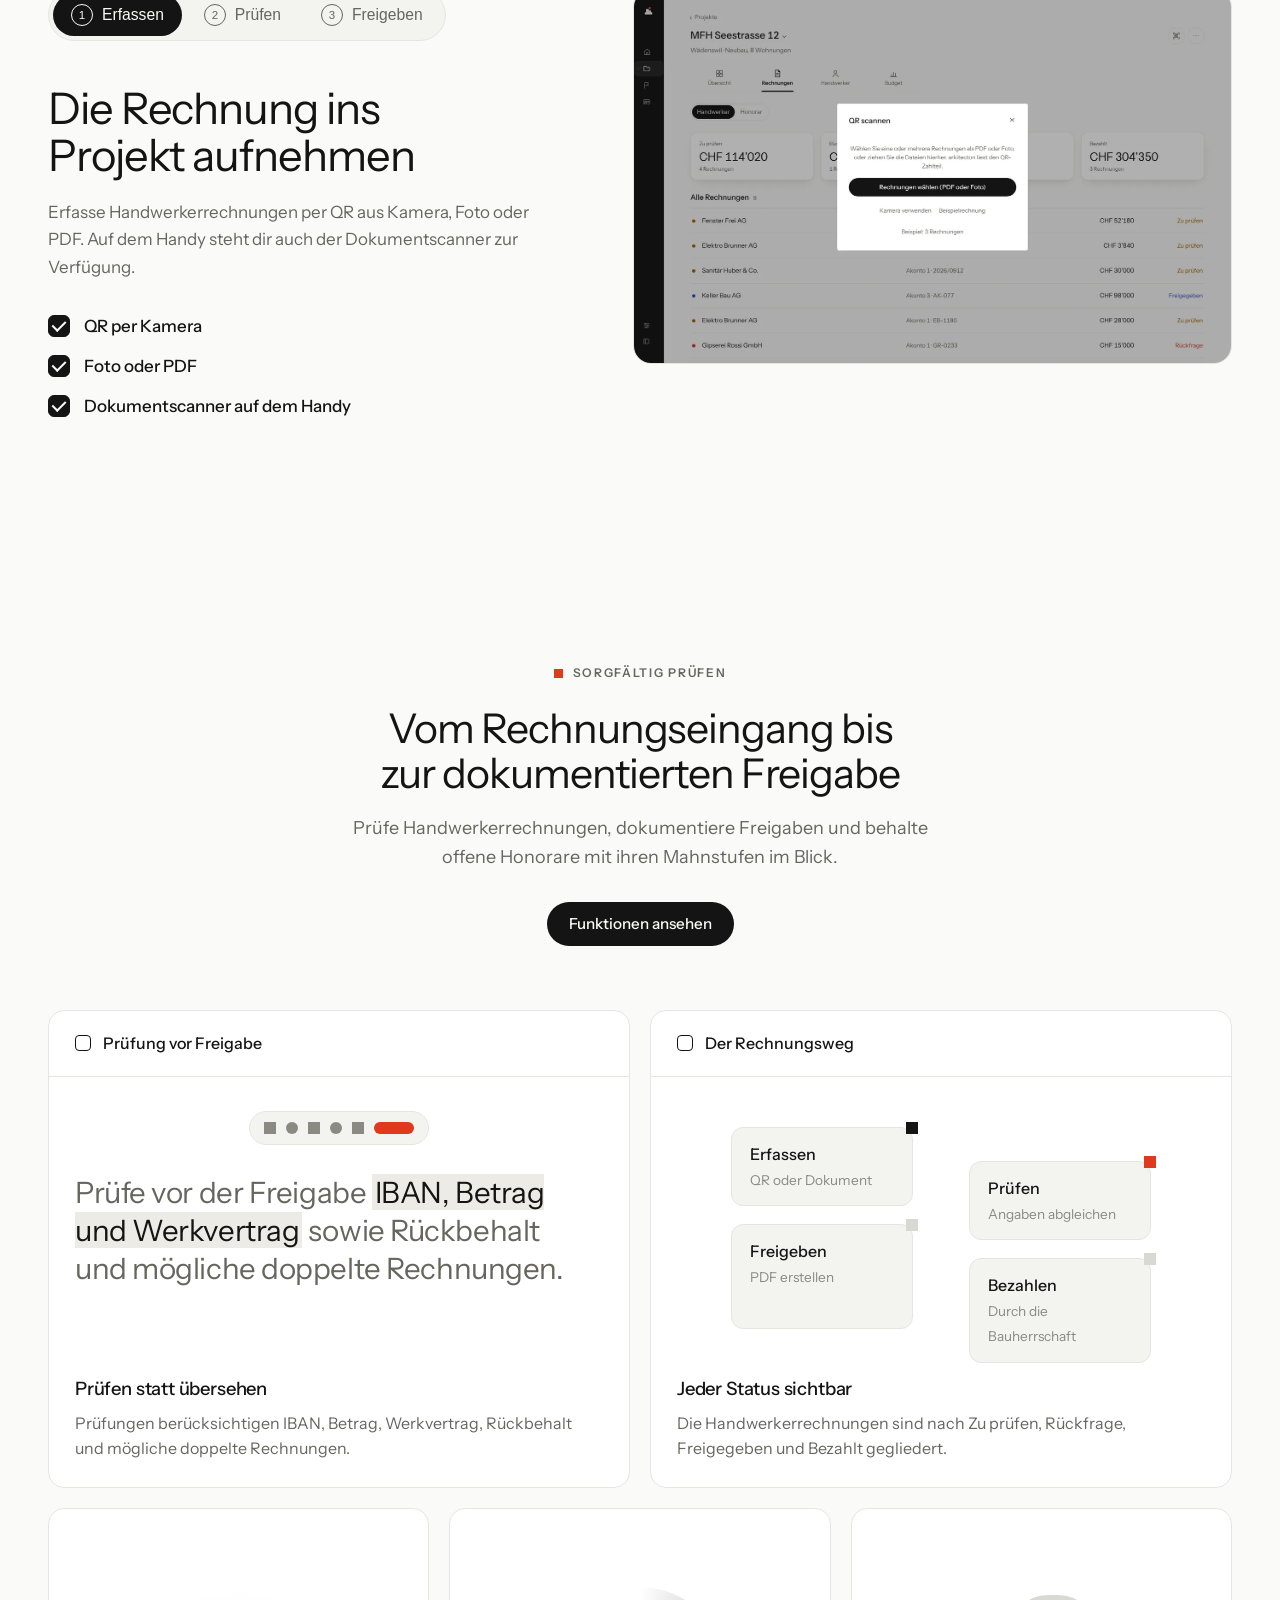
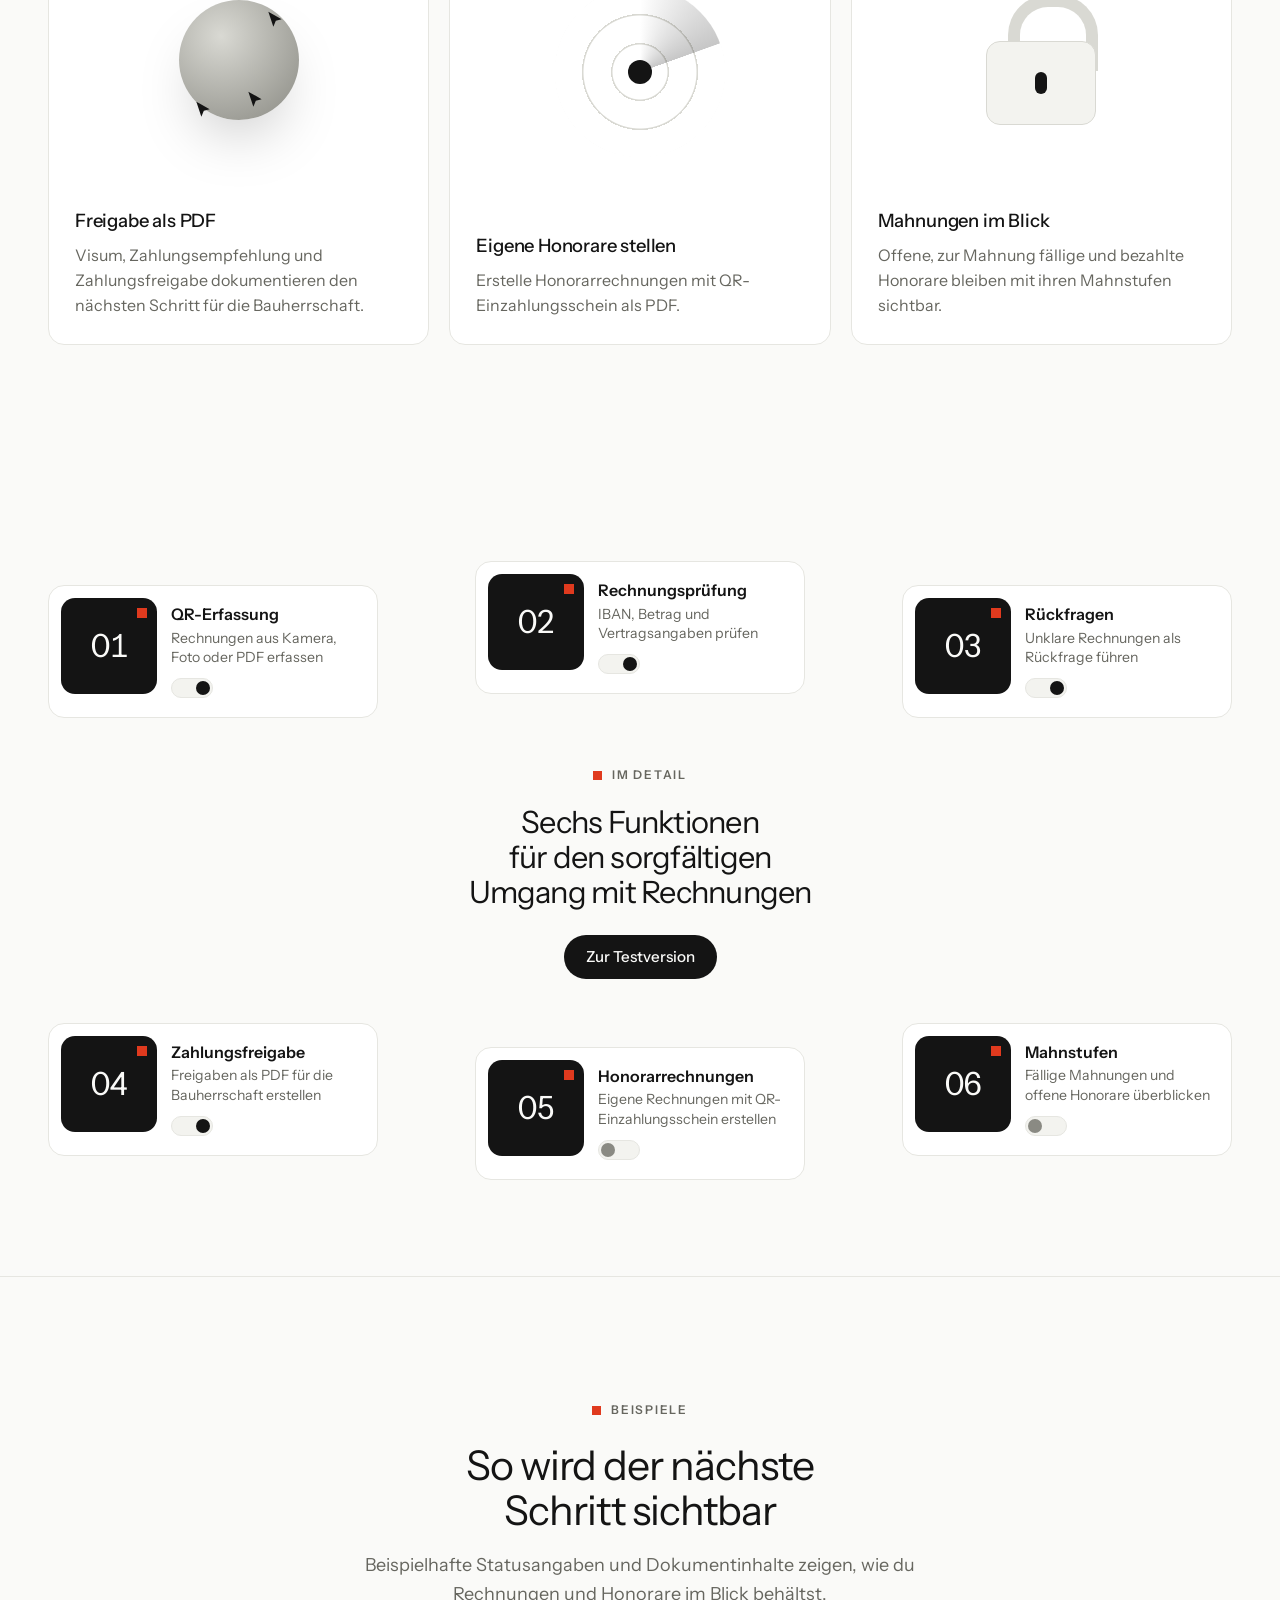
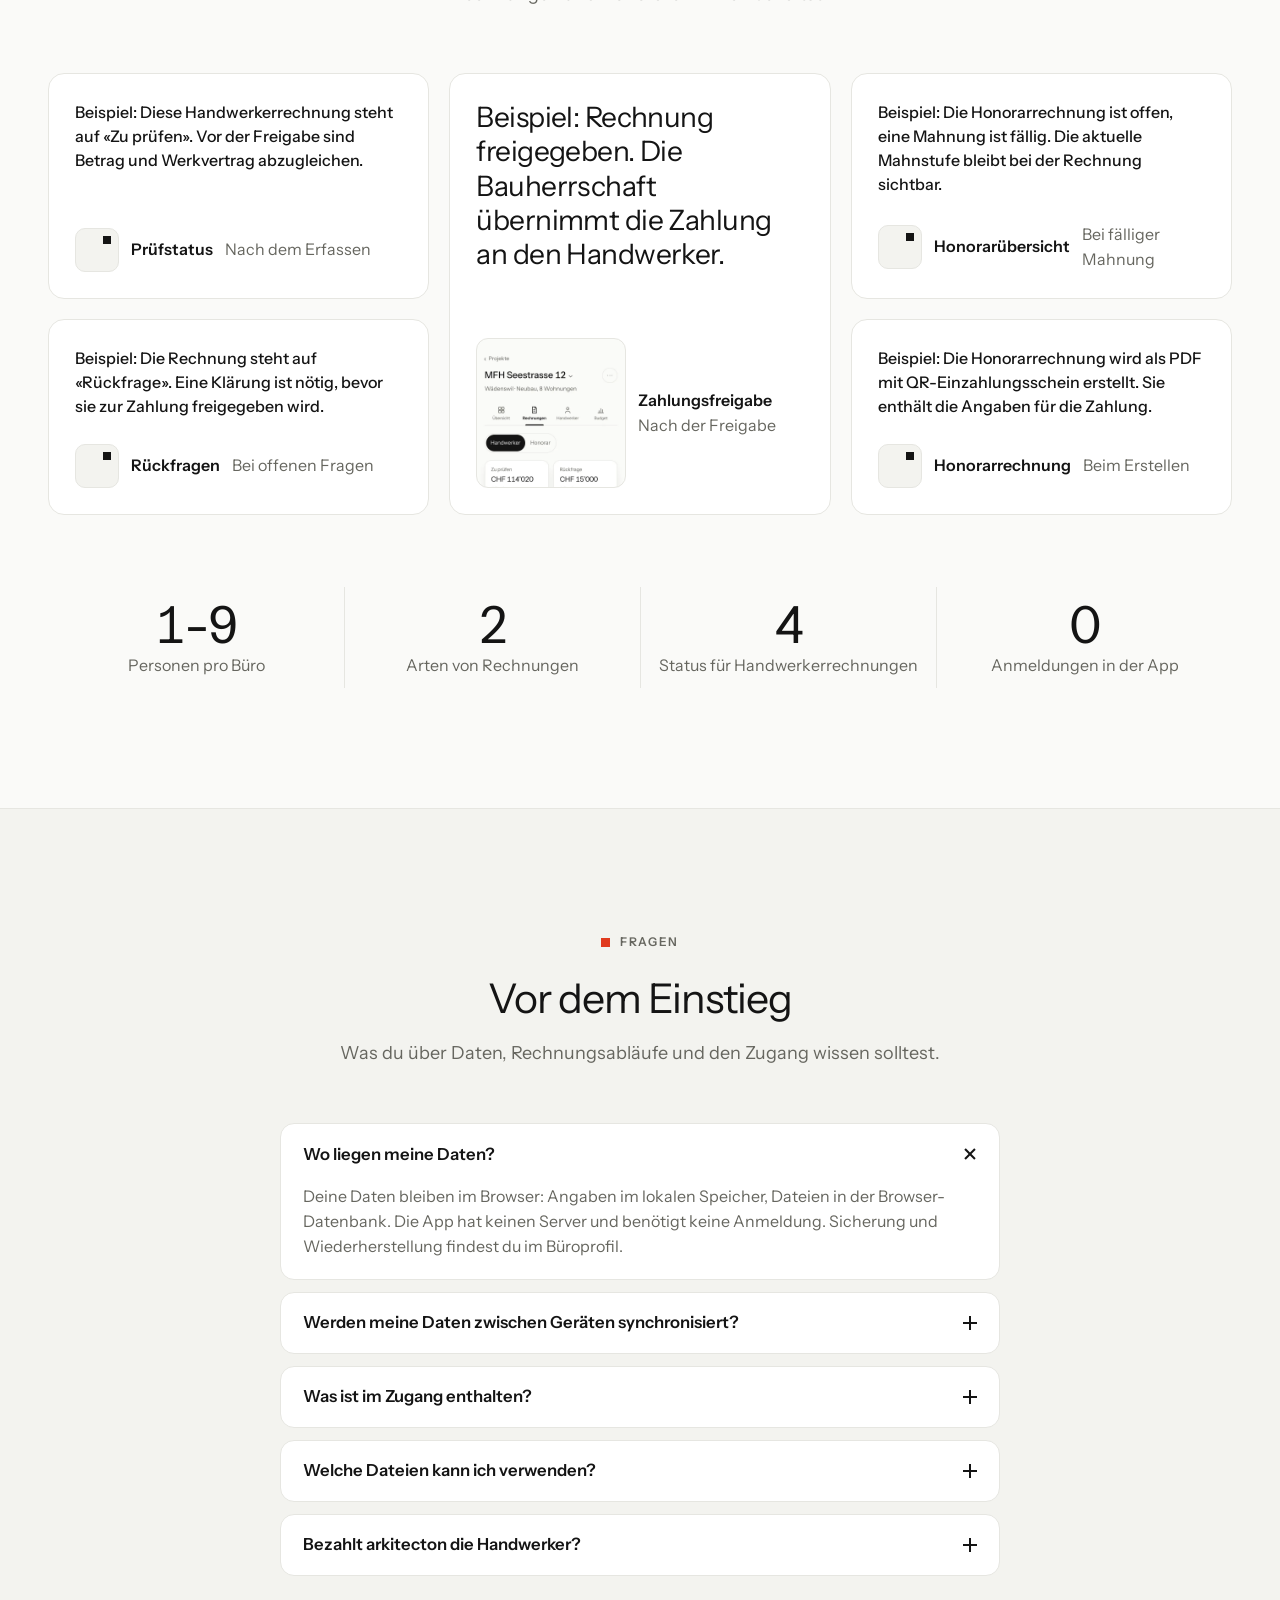
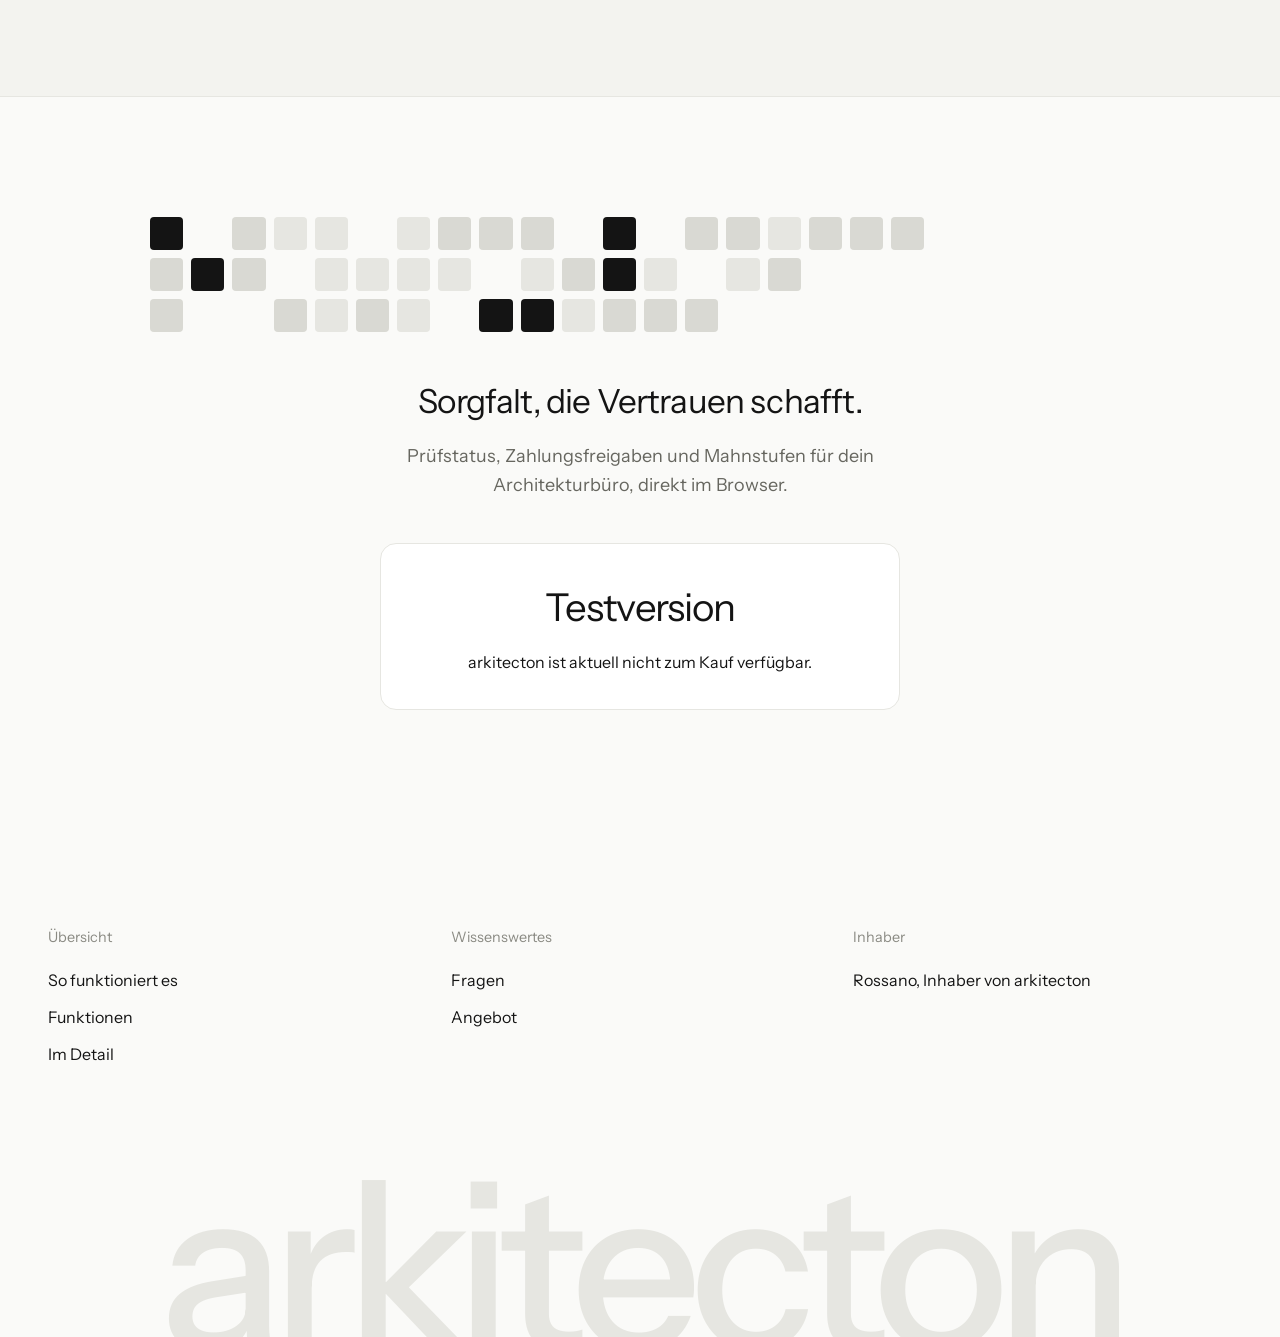
==== commit 376c773d: "Anmeldung auf der Landingpage: «Anmelden» öffnet die Anmeldemaske login/ (noch ohne Server, führt zu" ====
--- a/index.html
+++ b/index.html
@@ -237,7 +237,7 @@
 <header id="hd"><div class="wrap hd">
   <a class="logo" href="#top" aria-label="arkitecton, nach oben"><svg viewBox="0 0 30 30" aria-hidden="true"><rect class="mk-ink" x="3" y="20" width="24" height="7"/><rect class="mk-ink" x="7" y="9" width="9" height="11"/><rect class="mk-ink" x="16" y="14" width="7" height="6"/><rect class="mk-red" x="16" y="3" width="6" height="6"/></svg><span class="lw">arkitecton</span></a>
   <nav class="top" aria-label="Seite"><a href="#so">So funktioniert es</a><a href="#funktionen">Funktionen</a><a href="#detail">Im Detail</a><a href="#fragen">Fragen</a></nav>
-  <span class="acts"><a class="btn ghost" href="app/">Anmelden</a><a class="btn" href="app/">Testversion</a></span>
+  <span class="acts"><a class="btn ghost" href="login/">Anmelden</a><a class="btn" href="app/">Testversion</a></span>
 </div></header>
 
 <main id="top">
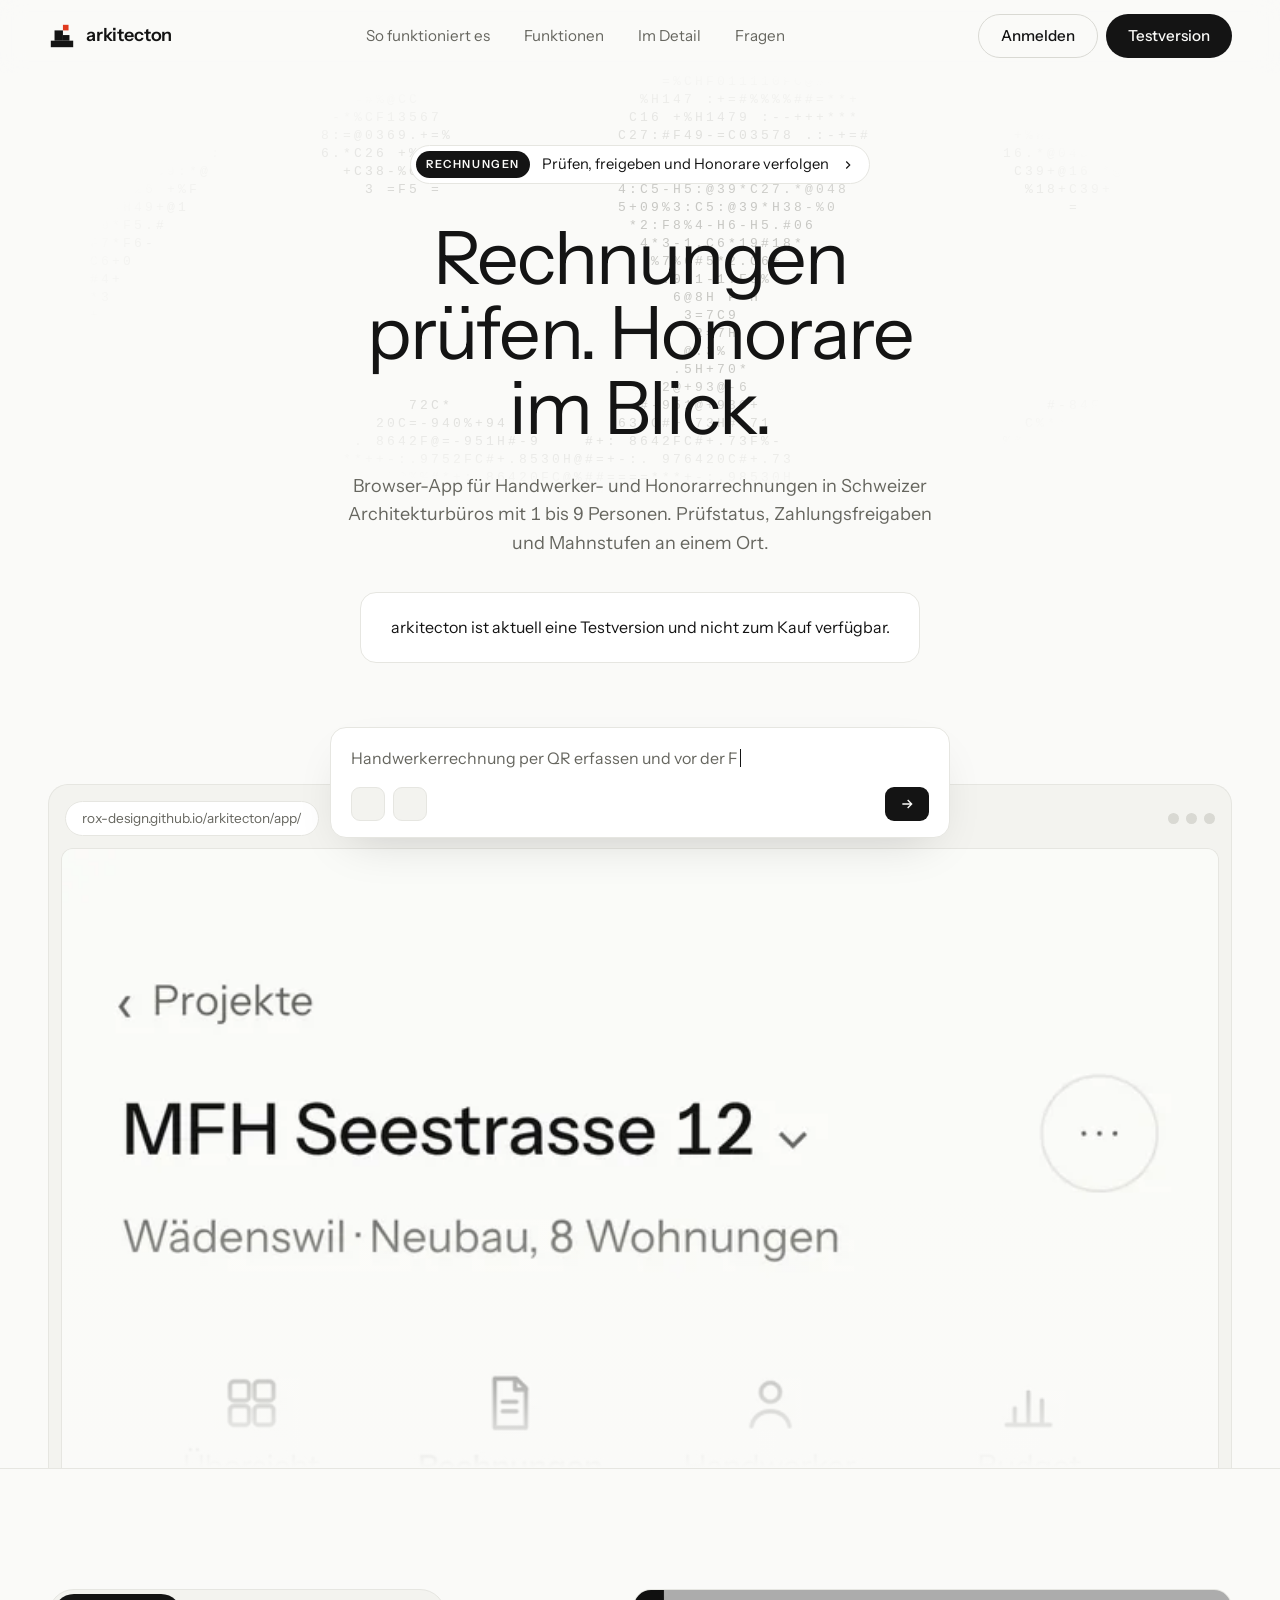
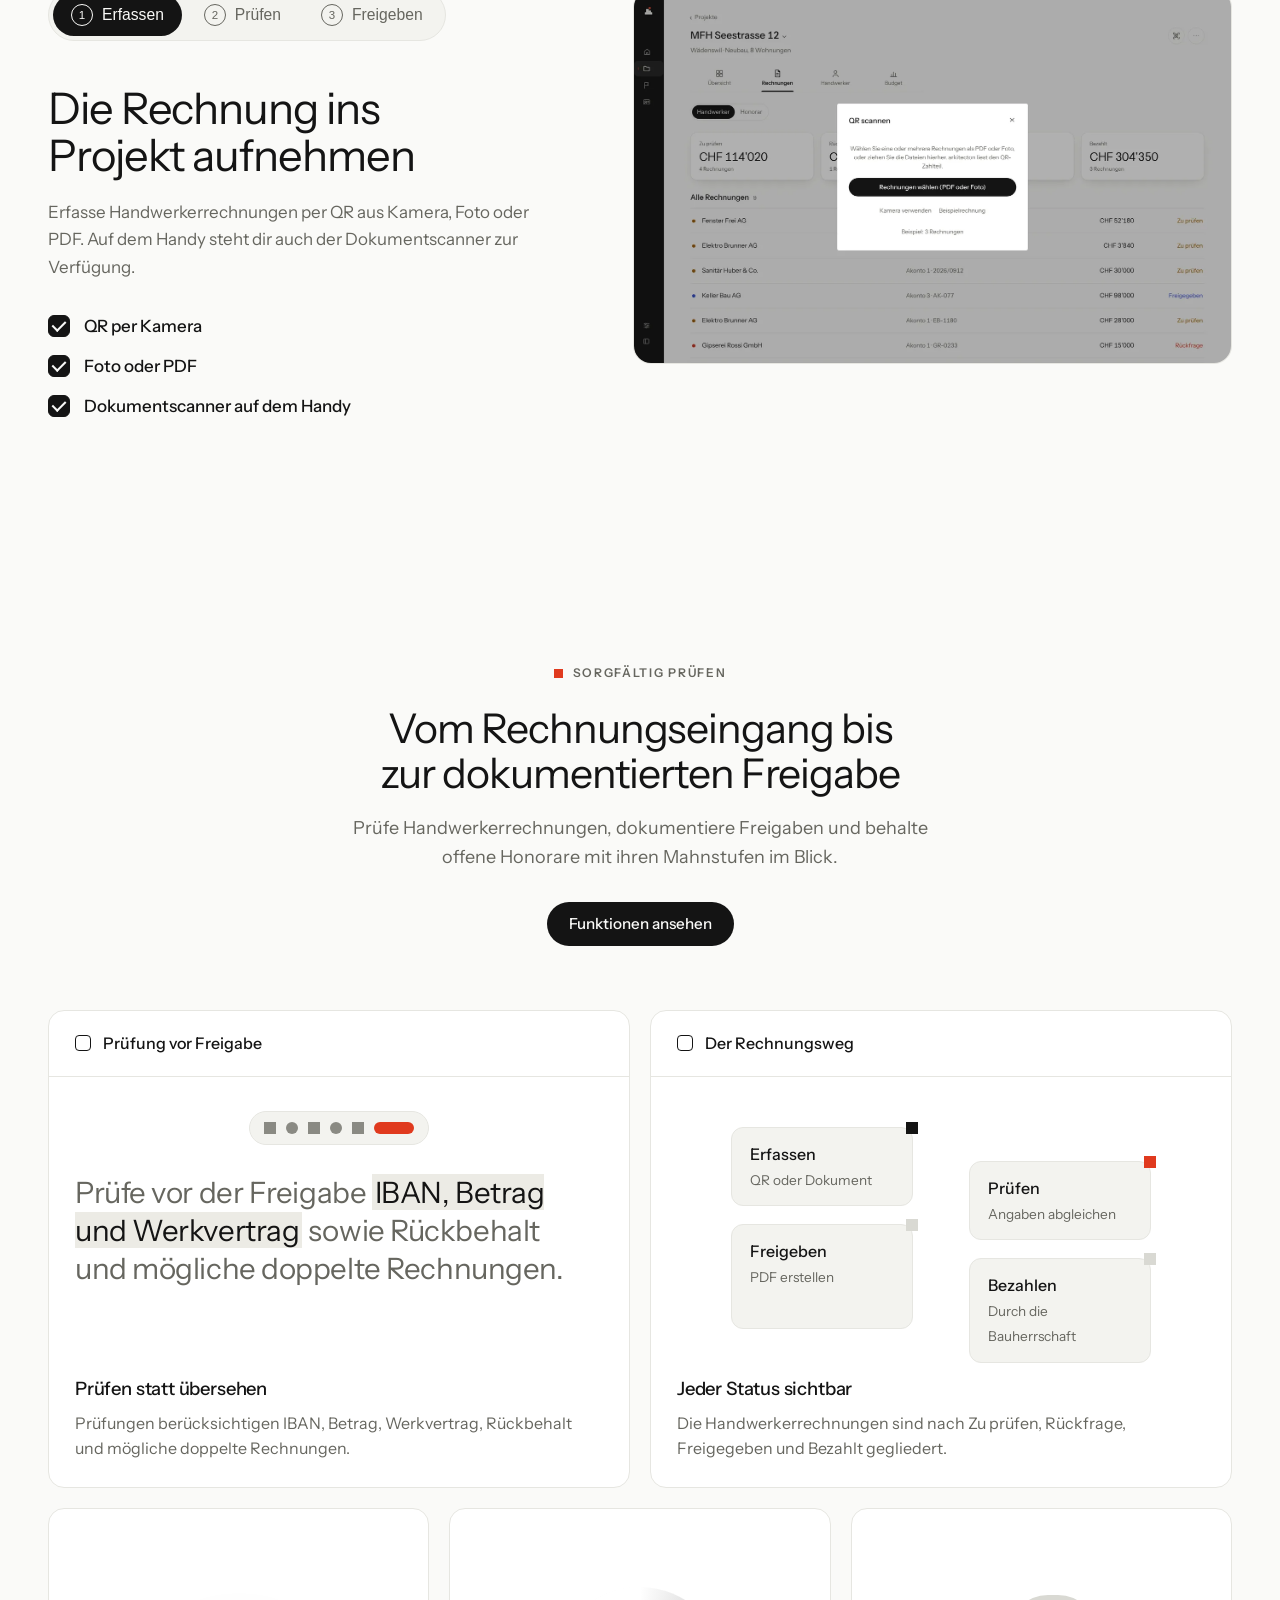
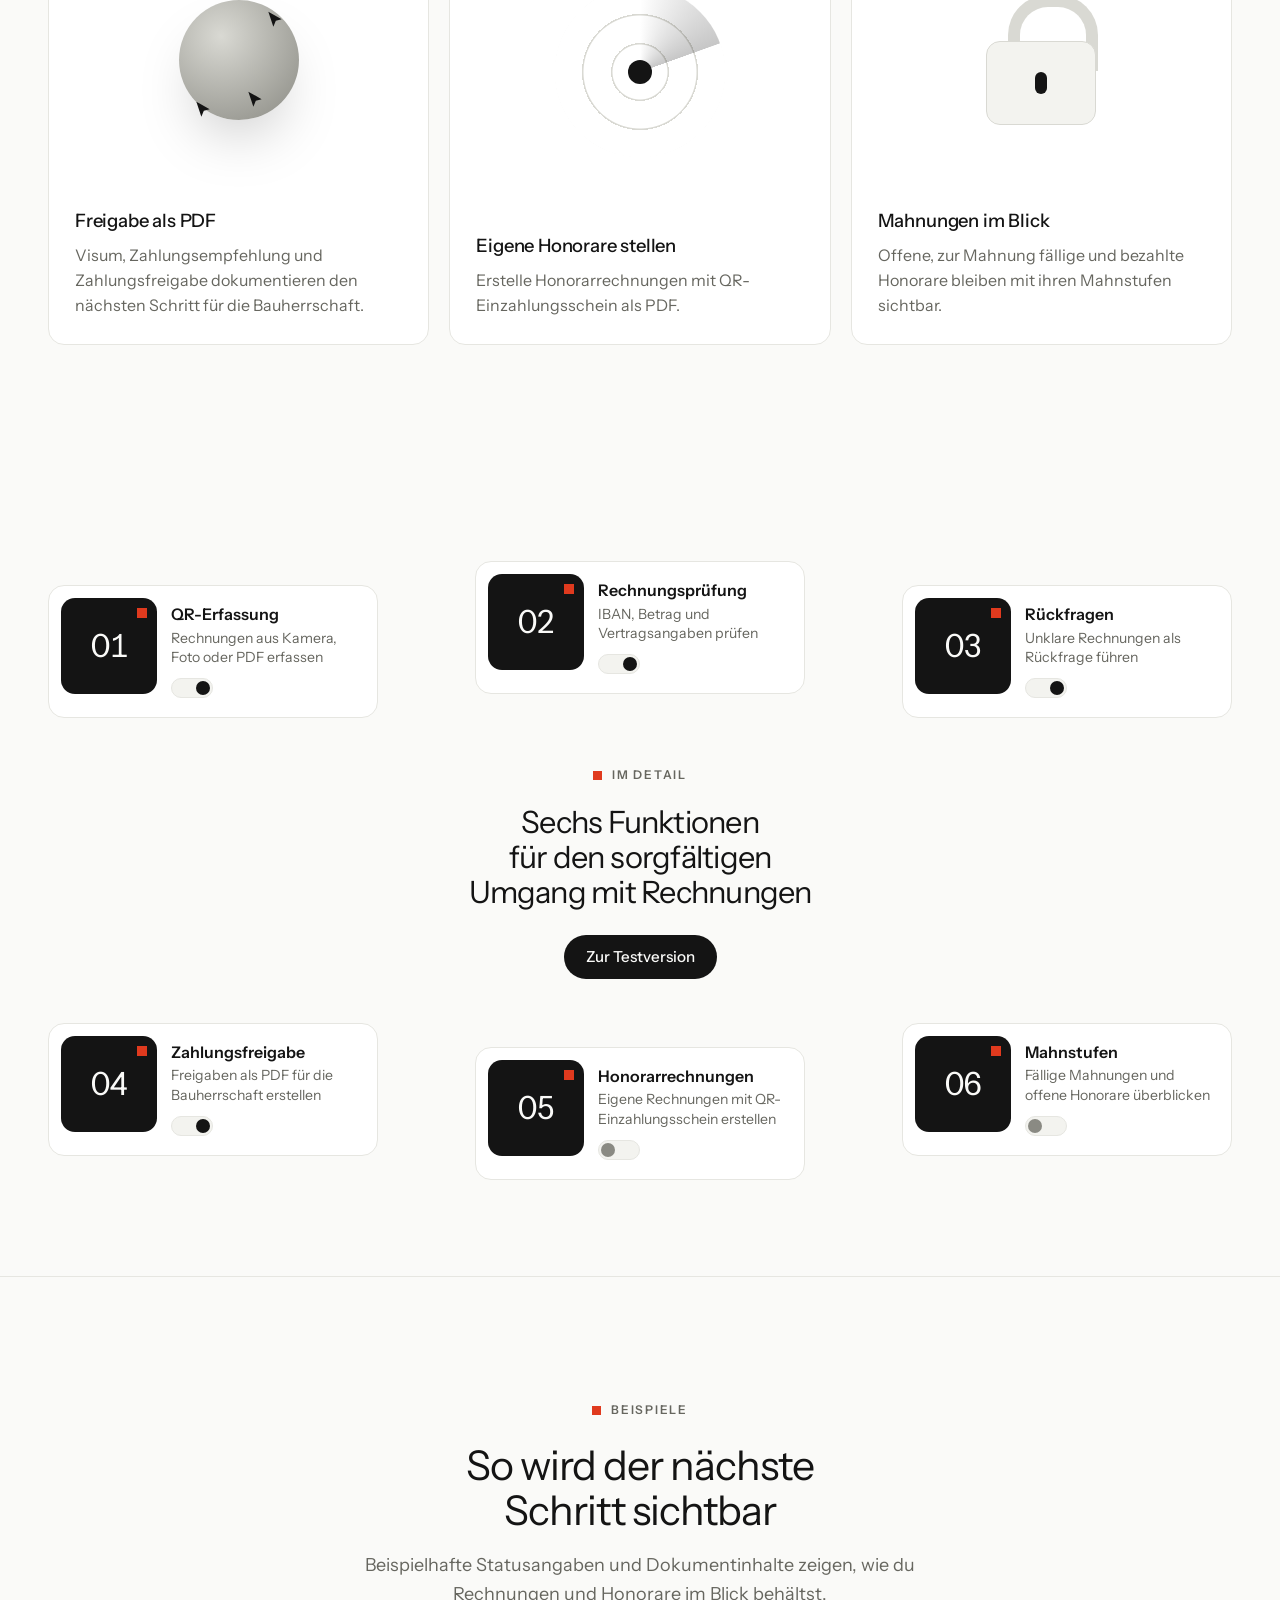
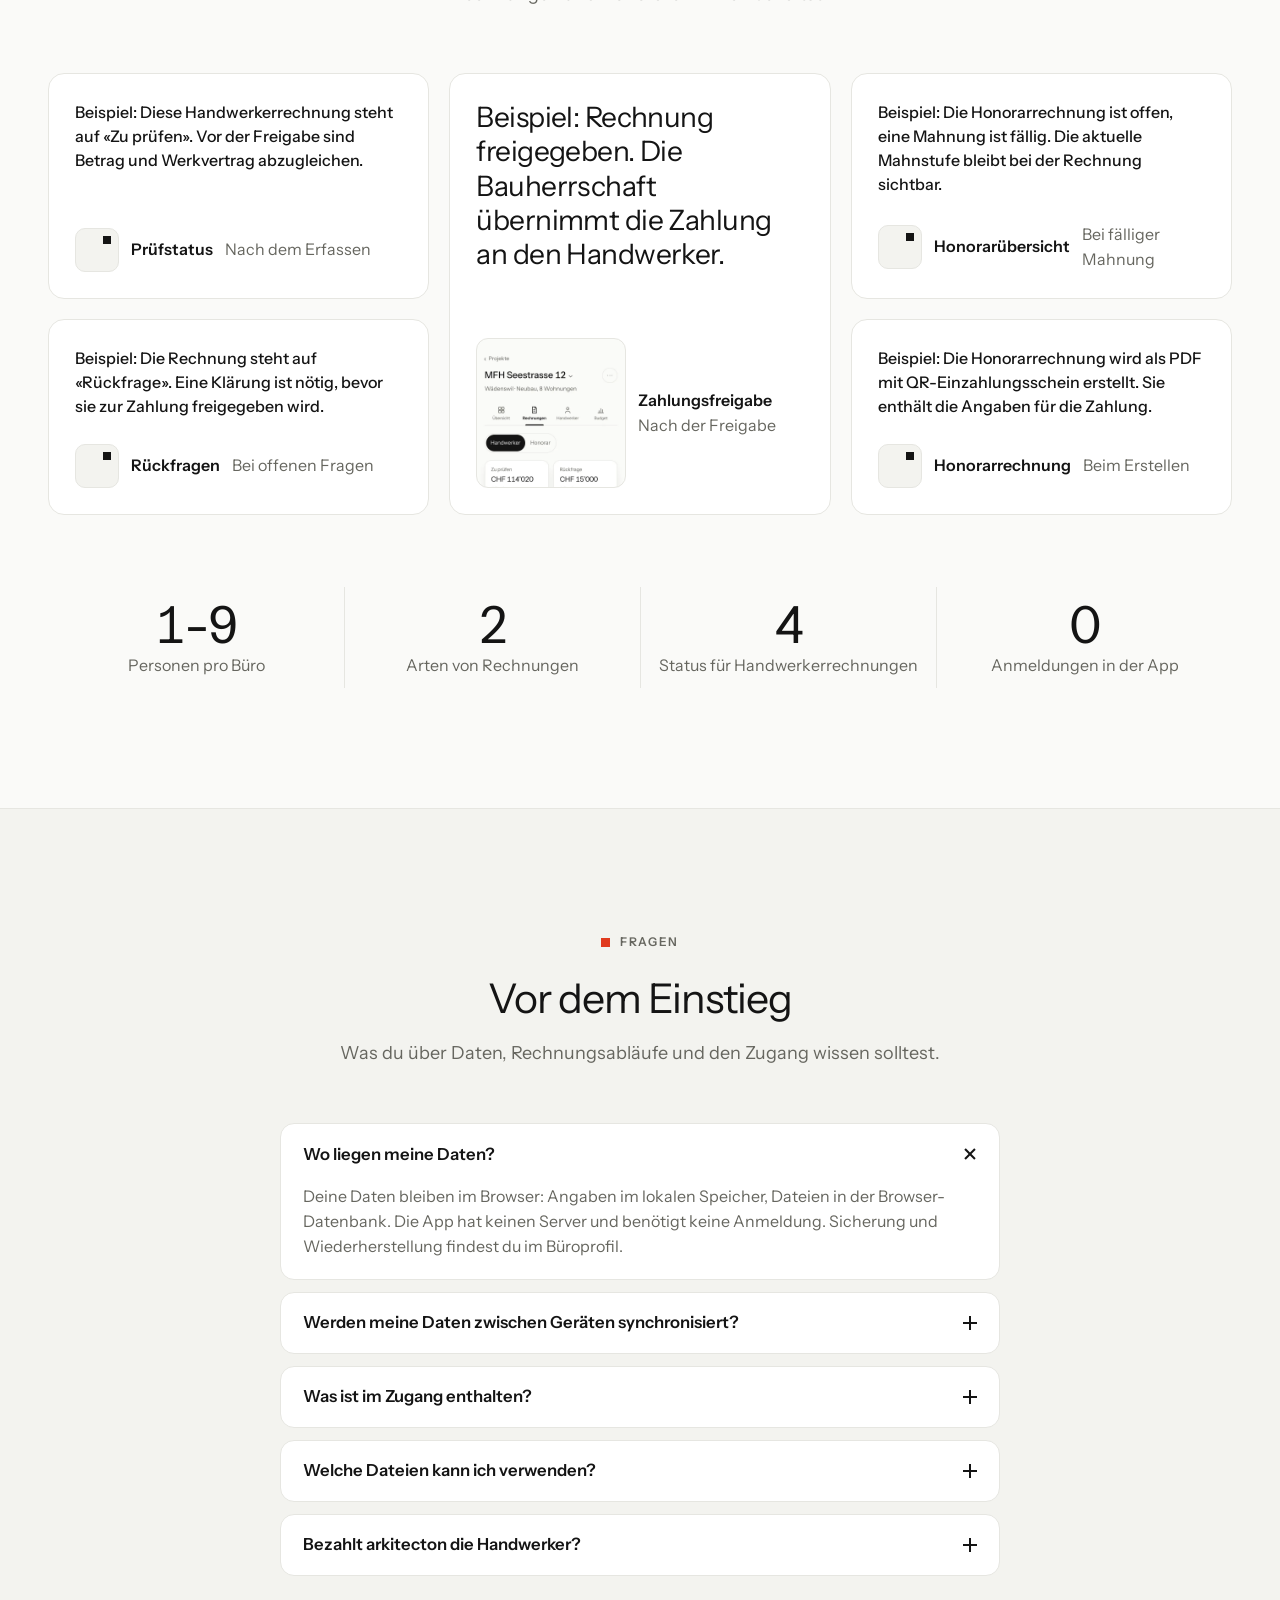
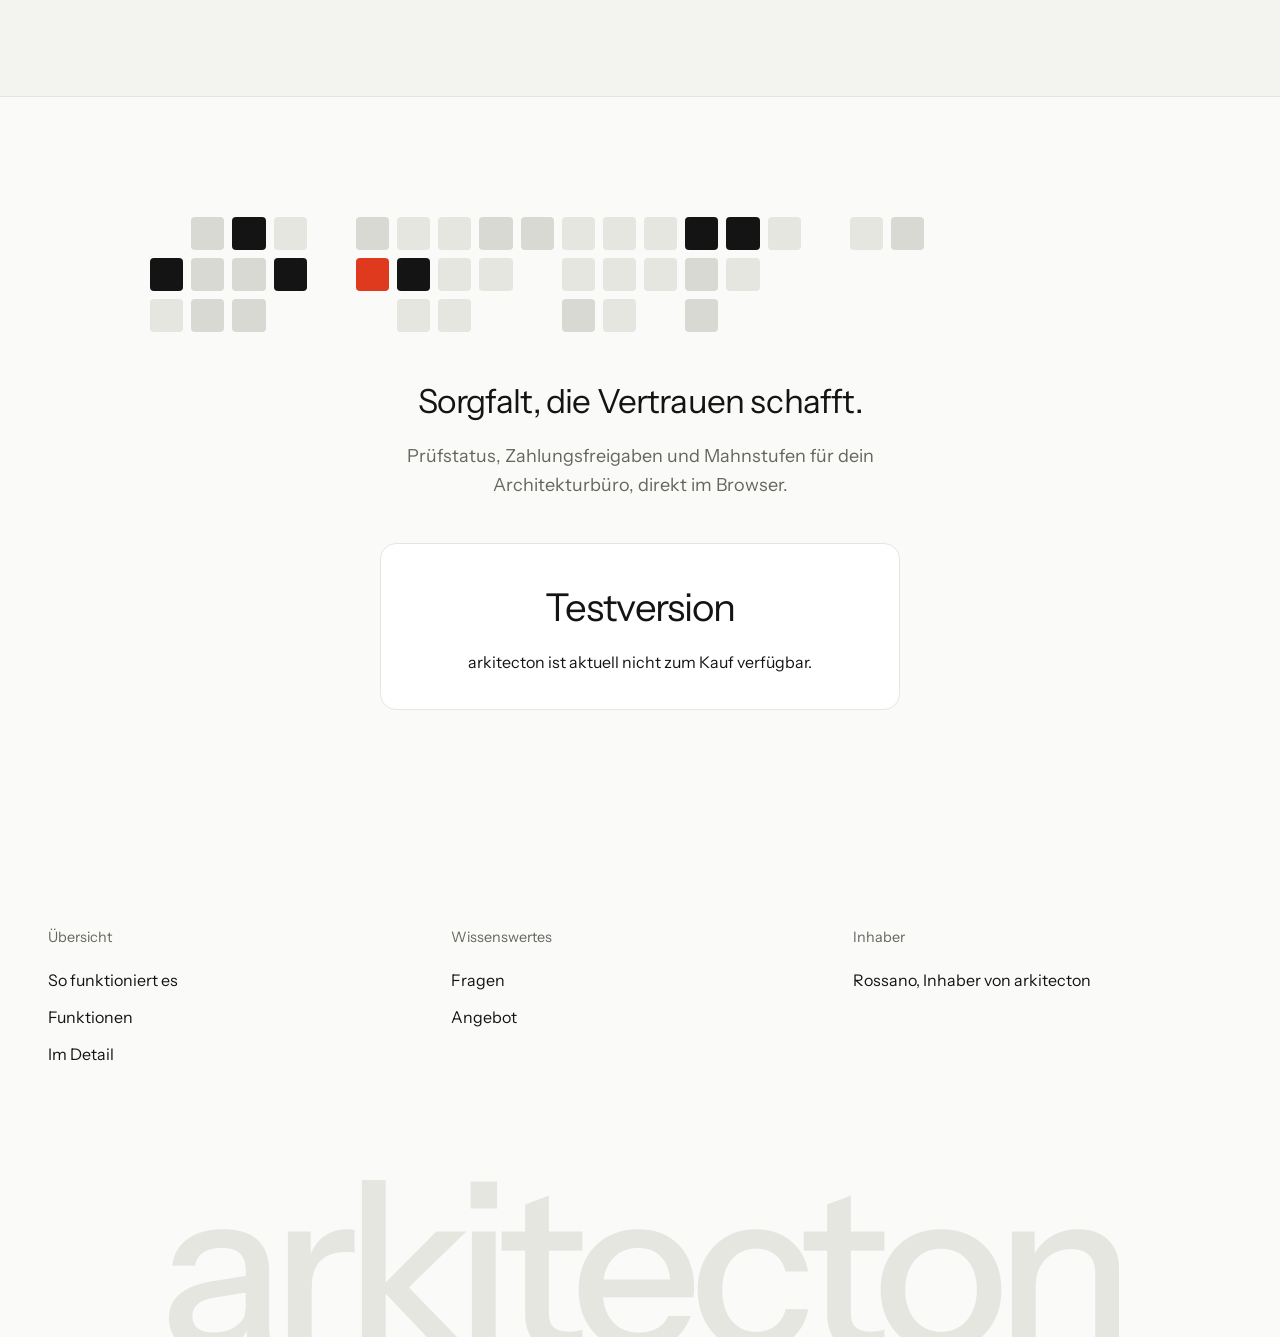
==== commit 624cfd18: "Prüfbefunde behoben: 320 px, Englisch, Barrierefreiheit, Home-Titel, Beispieldaten, toter Code - Lan" ====
--- a/index.html
+++ b/index.html
@@ -41,7 +41,7 @@
 header{position:sticky;top:0;z-index:20;background:color-mix(in srgb,var(--bg) 86%,transparent);backdrop-filter:blur(12px);-webkit-backdrop-filter:blur(12px);border-bottom:1px solid transparent;transition:border-color .3s}
 header.sc{border-bottom-color:var(--line)}
 .hd{display:flex;align-items:center;justify-content:space-between;height:72px;gap:24px}
-.logo{display:flex;align-items:center;gap:10px;text-decoration:none;font-weight:600;font-size:1.125rem;letter-spacing:-.01em}
+.logo{display:flex;align-items:center;min-height:40px;min-width:40px;gap:10px;text-decoration:none;font-weight:600;font-size:1.125rem;letter-spacing:-.01em}
 .logo svg{width:28px;height:28px}
 .mk-ink{fill:var(--ink)}.mk-red{fill:var(--mark)}
 nav.top{display:flex;gap:6px}
@@ -70,7 +70,7 @@
 @keyframes blink{50%{opacity:0}}
 .browser{position:relative;border:1px solid var(--line);border-bottom:0;border-radius:20px 20px 0 0;background:var(--soft);padding:12px 12px 0;overflow:hidden}
 .browser .bar{display:flex;align-items:center;gap:12px;padding:4px 4px 12px}
-.browser .url{font-size:.85rem;color:var(--faint);border:1px solid var(--line);background:var(--raise);border-radius:999px;padding:6px 16px}
+.browser .url{font-size:.85rem;color:var(--muted);border:1px solid var(--line);background:var(--raise);border-radius:999px;padding:6px 16px}
 .browser .dots{margin-left:auto;display:flex;gap:7px}.browser .dots i{width:11px;height:11px;border-radius:50%;background:var(--line2)}
 .browser .shot{position:relative;border-radius:12px 12px 0 0;overflow:hidden;border:1px solid var(--line);border-bottom:0;max-height:620px}
 .browser .shot img{display:block;width:100%;height:auto}
@@ -123,7 +123,7 @@
 .flow{display:grid;grid-template-columns:1fr 1fr;gap:18px 56px;width:min(420px,100%)}
 .node{position:relative;padding:14px 18px;border:1px solid var(--line);background:var(--soft);border-radius:12px}
 .node:nth-child(even){transform:translateY(34px)}
-.node b{display:block;font-weight:500}.node small{color:var(--faint);font-size:.85rem}
+.node b{display:block;font-weight:500}.node small{color:var(--muted);font-size:.85rem}
 .node::after{content:"";position:absolute;right:-6px;top:-6px;width:12px;height:12px;background:var(--line2);transition:background .3s}
 .node.on::after{background:var(--ink)}.node.now::after{background:var(--mark)}
 .orb{width:120px;height:120px;border-radius:50%;background:radial-gradient(circle at 35% 30%,var(--line2),var(--faint));box-shadow:0 30px 60px -20px rgba(0,0,0,.25)}
@@ -204,7 +204,7 @@
 .cta p{margin-top:12px}
 footer{padding:96px 0 0;overflow:hidden}
 .cols{display:grid;grid-template-columns:repeat(3,1fr);gap:24px}
-.cols h4{margin:0 0 14px;font-weight:400;color:var(--faint);font-size:.9rem}
+.cols h4{margin:0 0 14px;font-weight:400;color:var(--muted);font-size:.9rem}
 .cols a,.cols span{display:block;text-decoration:none;padding:6px 0}
 .cols a:hover{text-decoration:underline}
 .word{font-size:clamp(5rem,18vw,15rem);line-height:.8;letter-spacing:-.06em;text-align:center;color:var(--line);font-weight:500;margin-top:80px;user-select:none;transform:translateY(12%)}
@@ -230,6 +230,8 @@
 }
 @media (max-width:480px){.hd{gap:10px}.acts{gap:6px}.acts .btn{padding:0 14px;font-size:.88rem}}
 @media (max-width:380px){.logo .lw{display:none}}
+/* small phones: the three steps fit in one row without the number circles */
+@media (max-width:400px){.ex>*,.ex .card *,.fc *{min-width:0}.ex .card{padding:20px}.ex .card p{overflow-wrap:break-word;hyphens:auto}.flow{gap:16px 20px}.stats>div{min-width:0;padding:10px 8px}.stats span{overflow-wrap:break-word;hyphens:auto}.ft b,.ex .tag b{hyphens:auto;overflow-wrap:break-word}.tabs{display:flex;gap:2px}.tabs button{flex:1 1 auto;justify-content:center;padding:0 8px;gap:0;font-size:.9rem}.tabs button span{display:none}}
 @media (prefers-reduced-motion:reduce){*,*::before,*::after{animation:none!important;transition:none!important}.reveal,.mosaic i,.radar i{opacity:1;transform:none}}
 </style>
 </head>
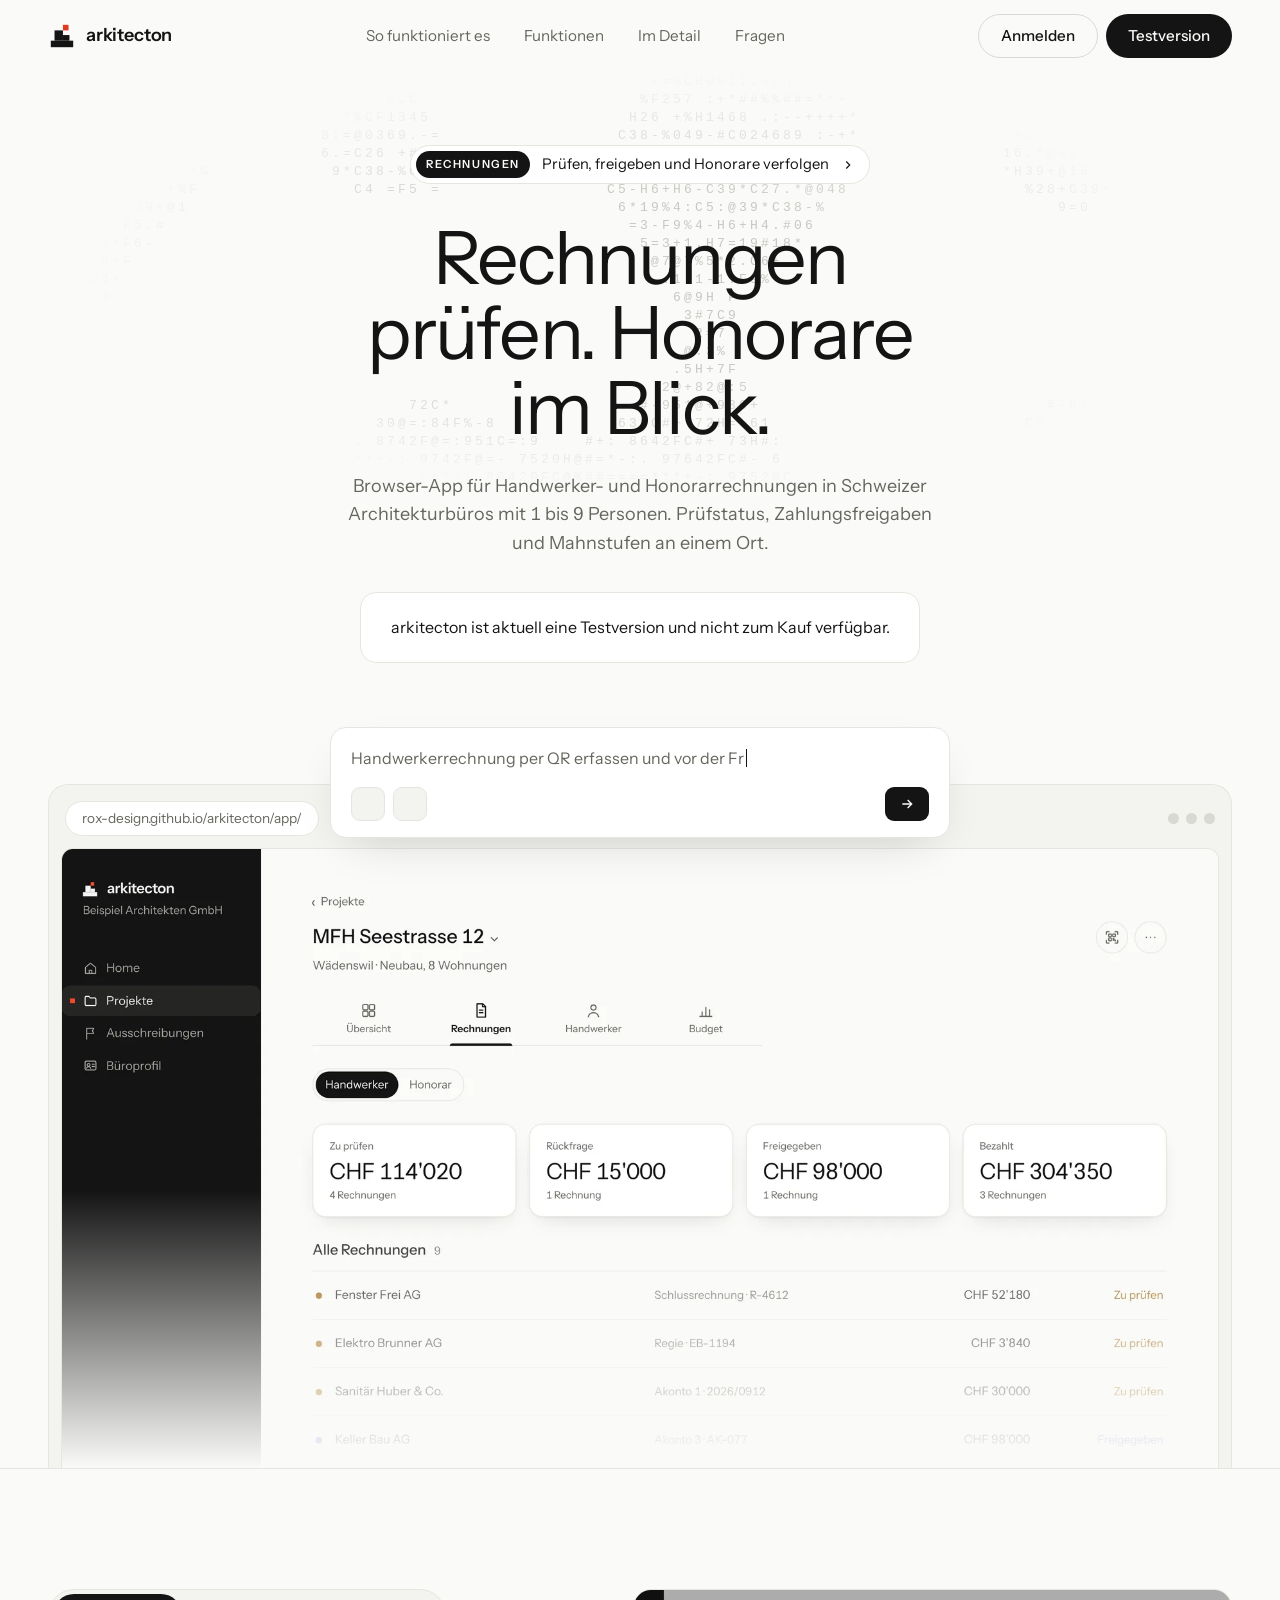
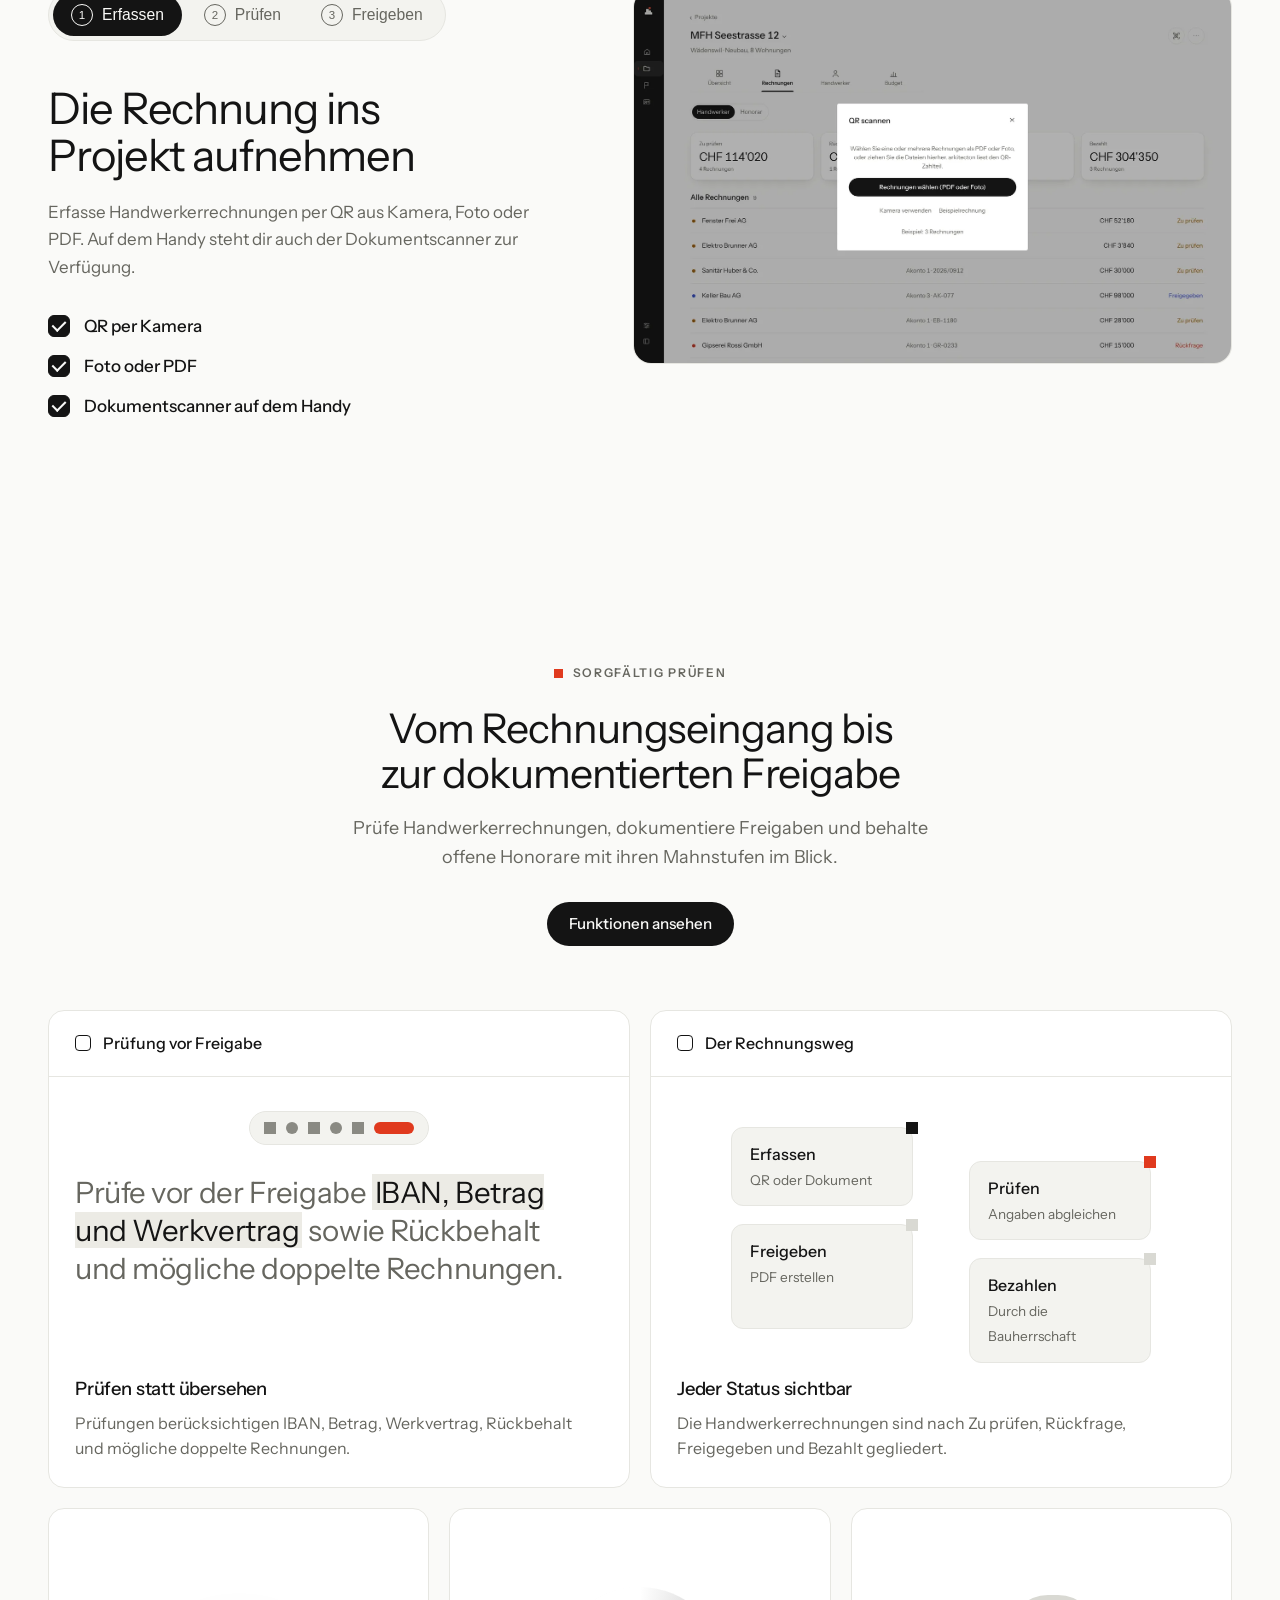
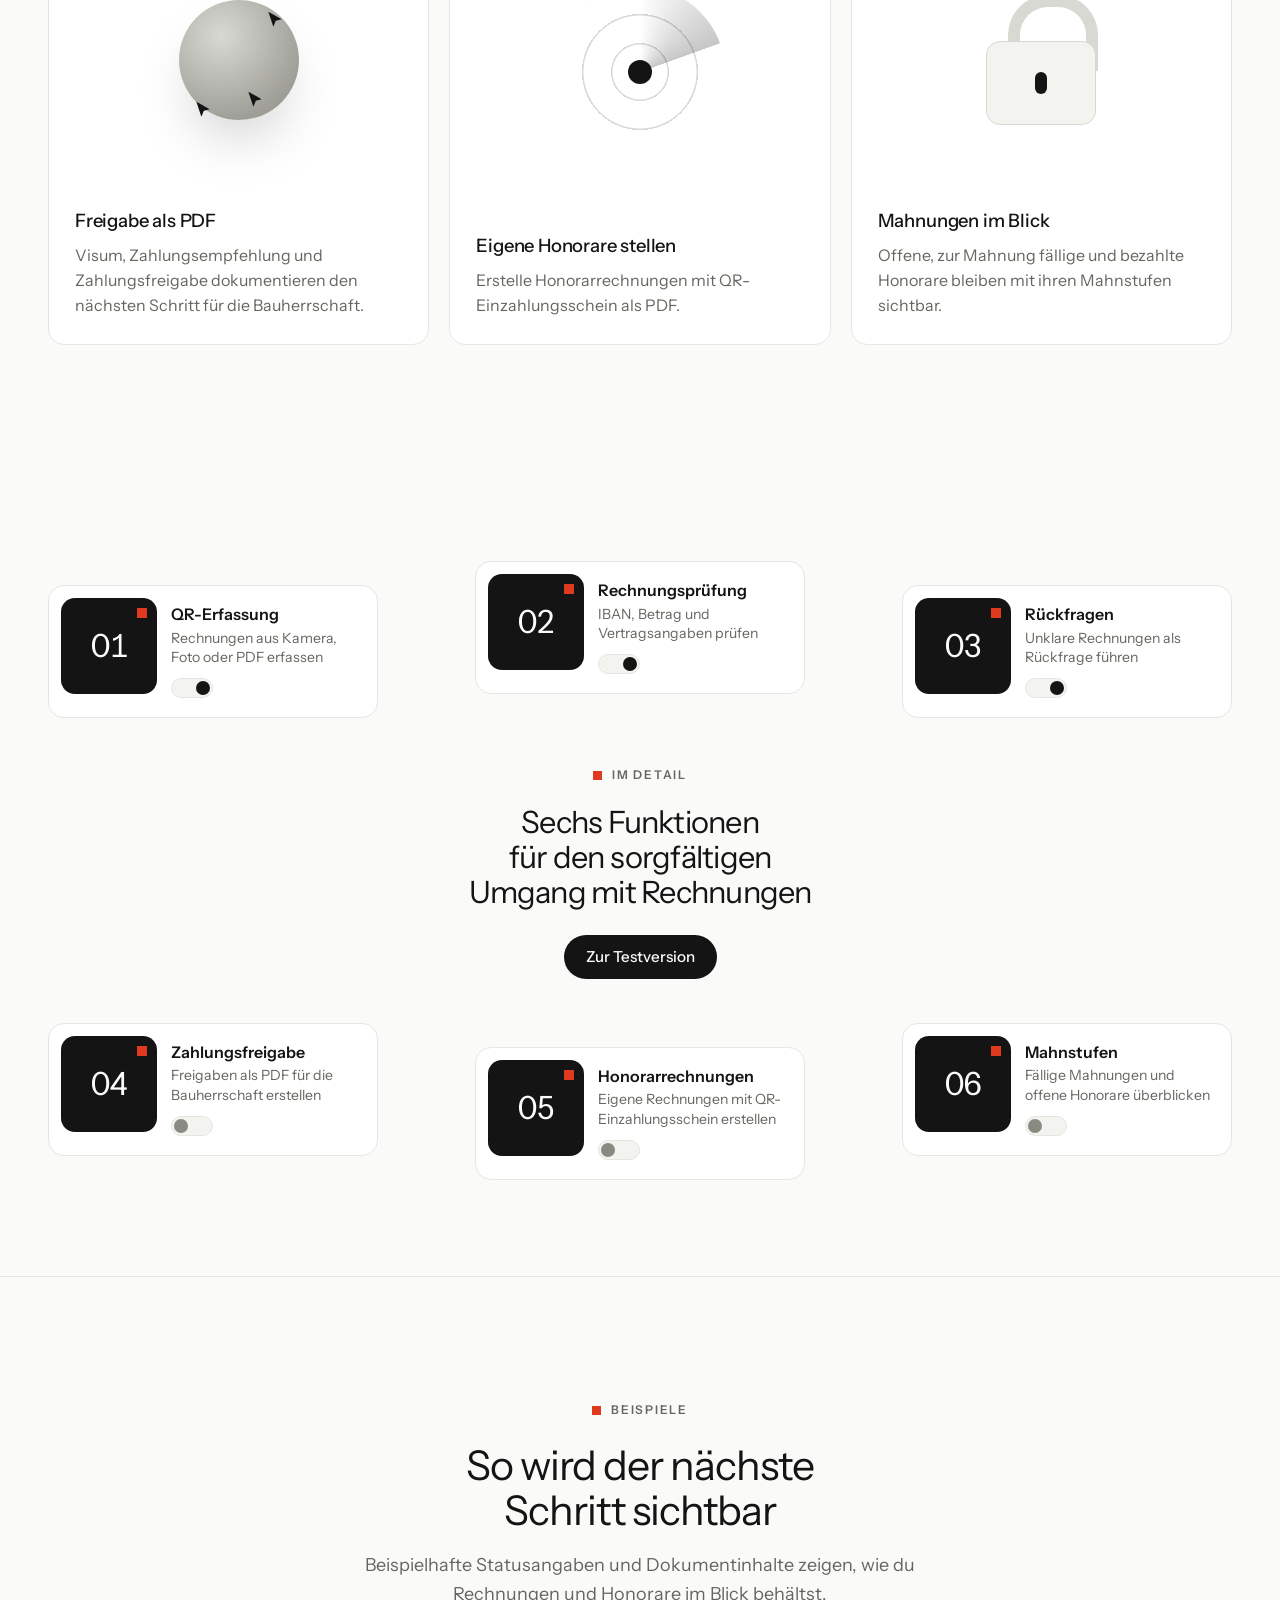
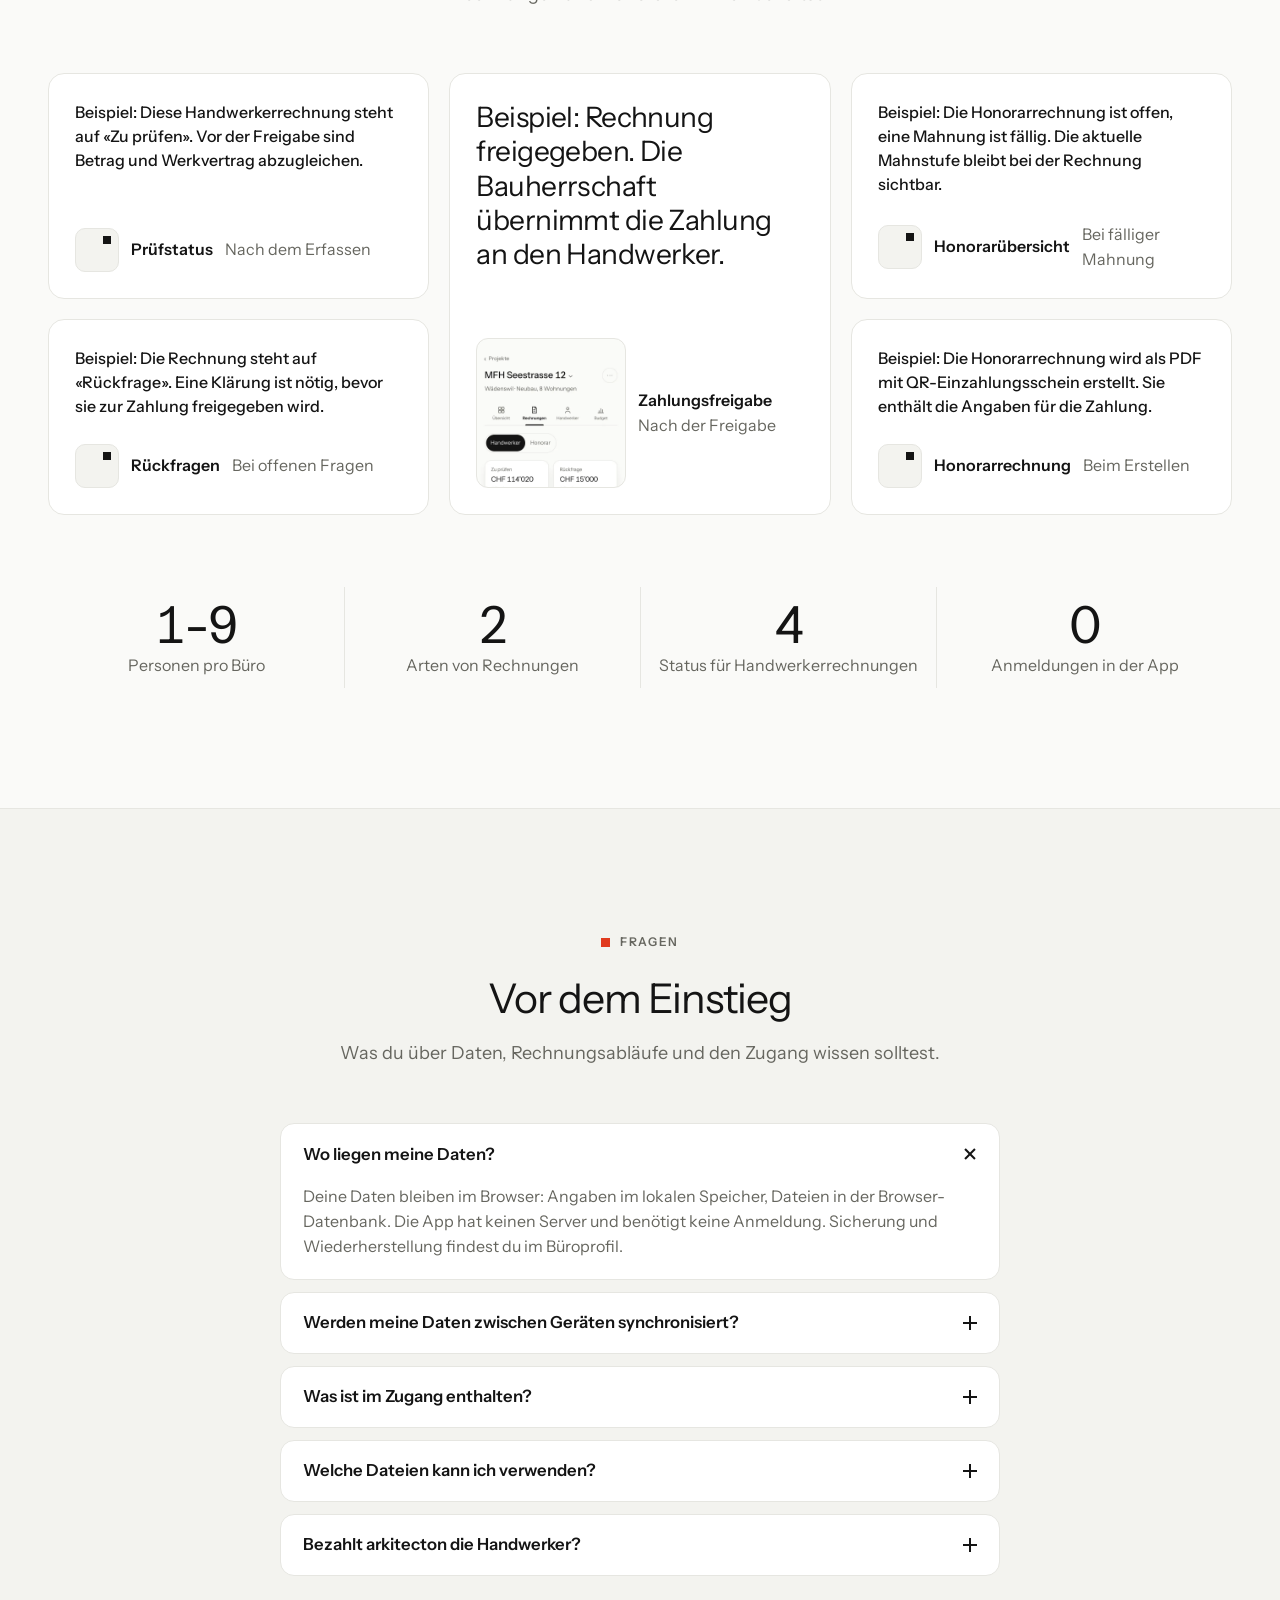
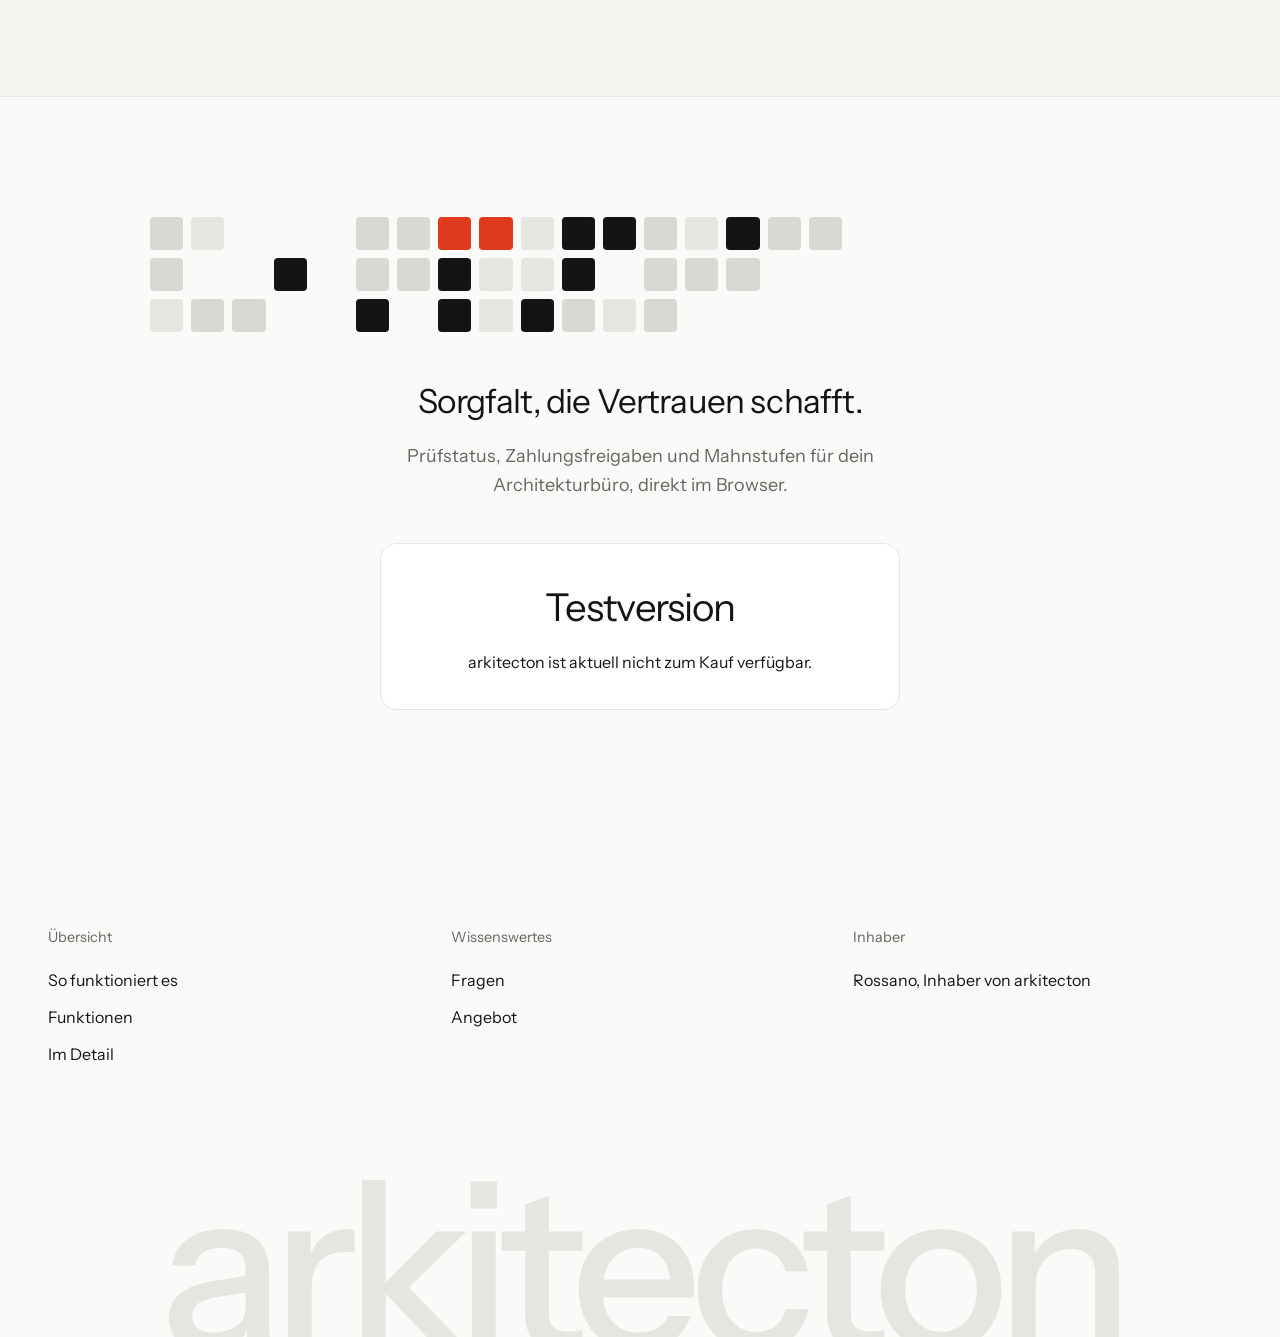
==== commit fea1aac7: "Testzugang mit Code: Testversion und Anmeldung nur mit gültigem Code access.js: Codes als SHA-256 mi" ====
--- a/index.html
+++ b/index.html
@@ -230,6 +230,18 @@
 }
 @media (max-width:480px){.hd{gap:10px}.acts{gap:6px}.acts .btn{padding:0 14px;font-size:.88rem}}
 @media (max-width:380px){.logo .lw{display:none}}
+/* access code dialog: the test version opens only with a code */
+.gate{border:0;padding:0;border-radius:24px;background:var(--raise);color:var(--ink);width:min(420px,calc(100vw - 32px));box-shadow:0 30px 80px rgba(0,0,0,.25)}
+.gate::backdrop{background:rgba(20,20,20,.45)}
+.gate form{display:flex;flex-direction:column;gap:14px;padding:28px}
+.gate h2{margin:0;font-size:1.5rem;font-weight:500;letter-spacing:-.02em}
+.gate p{margin:0;color:var(--muted)}
+.gate label{font-size:.875rem;color:var(--muted)}
+.gate input{font:inherit;font-size:1.0625rem;min-height:48px;padding:0 14px;border:1px solid var(--line2);border-radius:12px;background:var(--bg);color:var(--ink);text-transform:uppercase;letter-spacing:.04em}
+.gate input:focus{outline:2px solid var(--ink);outline-offset:1px}
+.gate .msg{min-height:1.4em;margin:0;color:#b8321a;font-size:.9375rem}
+.gate .row{display:flex;gap:10px;justify-content:flex-end;flex-wrap:wrap}
+.gate .row .btn{flex:1 1 auto;font:inherit;font-weight:500;cursor:pointer}
 /* small phones: the three steps fit in one row without the number circles */
 @media (max-width:400px){.ex>*,.ex .card *,.fc *{min-width:0}.ex .card{padding:20px}.ex .card p{overflow-wrap:break-word;hyphens:auto}.flow{gap:16px 20px}.stats>div{min-width:0;padding:10px 8px}.stats span{overflow-wrap:break-word;hyphens:auto}.ft b,.ex .tag b{hyphens:auto;overflow-wrap:break-word}.tabs{display:flex;gap:2px}.tabs button{flex:1 1 auto;justify-content:center;padding:0 8px;gap:0;font-size:.9rem}.tabs button span{display:none}}
 @media (prefers-reduced-motion:reduce){*,*::before,*::after{animation:none!important;transition:none!important}.reveal,.mosaic i,.radar i{opacity:1;transform:none}}
@@ -398,5 +410,27 @@
   const o=new IntersectionObserver(es=>{if(!es.some(e=>e.isIntersecting))return;o.disconnect();cells.forEach((c,i)=>setTimeout(()=>c.classList.add("v"),RM?0:(i%24)*35+Math.floor(i/24)*90));
     if(!RM)setInterval(()=>{const c=cells[Math.floor(Math.random()*N)];if(c.classList.contains("r"))return;c.classList.toggle("k");},900);},{threshold:.2});o.observe(m);})();
 </script>
+<dialog class="gate" id="gate" aria-labelledby="gateT">
+  <form method="dialog" id="gateF" novalidate>
+    <h2 id="gateT">Zugangscode</h2>
+    <p id="gateP">arkitecton ist in der Testphase. Gib den Code ein, den du erhalten hast.</p>
+    <label for="gateC">Code</label>
+    <input id="gateC" name="code" autocomplete="off" autocapitalize="characters" spellcheck="false" required>
+    <p class="msg" id="gateM" role="alert"></p>
+    <div class="row"><button type="button" class="btn ghost" id="gateX">Abbrechen</button><button type="submit" class="btn">Öffnen</button></div>
+  </form>
+</dialog>
+<script src="access.js?v=20261128c"></script>
+<script>/* the test version and the login open only with a valid access code */
+(function(){
+  var g=document.getElementById("gate"),f=document.getElementById("gateF"),c=document.getElementById("gateC"),m=document.getElementById("gateM"),p=document.getElementById("gateP"),target="app/";
+  var EXP="Dein Testzugang ist abgelaufen. Für einen neuen Zugang melde dich bei Rossano.";
+  function open(to,expired){target=to||"app/";m.textContent=expired?EXP:"";c.value="";g.showModal();c.focus();}
+  document.addEventListener("click",function(e){var a=e.target.closest('a[href="app/"],a[href="login/"]');if(!a)return;if(ACCESS.state()==="ok")return;e.preventDefault();open(a.getAttribute("href"),ACCESS.state()==="expired");});
+  document.getElementById("gateX").addEventListener("click",function(){g.close();});
+  f.addEventListener("submit",function(e){e.preventDefault();var v=c.value.trim();if(!v){m.textContent="Bitte den Code eingeben.";c.focus();return;}
+    ACCESS.check(v).then(function(r){if(r==="ok"){location.href=target;return;}m.textContent=r==="expired"?EXP:"Dieser Code stimmt nicht. Bitte prüfe die Schreibweise.";c.select();});});
+  var q=new URLSearchParams(location.search).get("zugang");if(q){history.replaceState(null,"",location.pathname+location.hash);open("app/",q==="abgelaufen"||ACCESS.state()==="expired");}
+})();</script>
 </body>
 </html>
